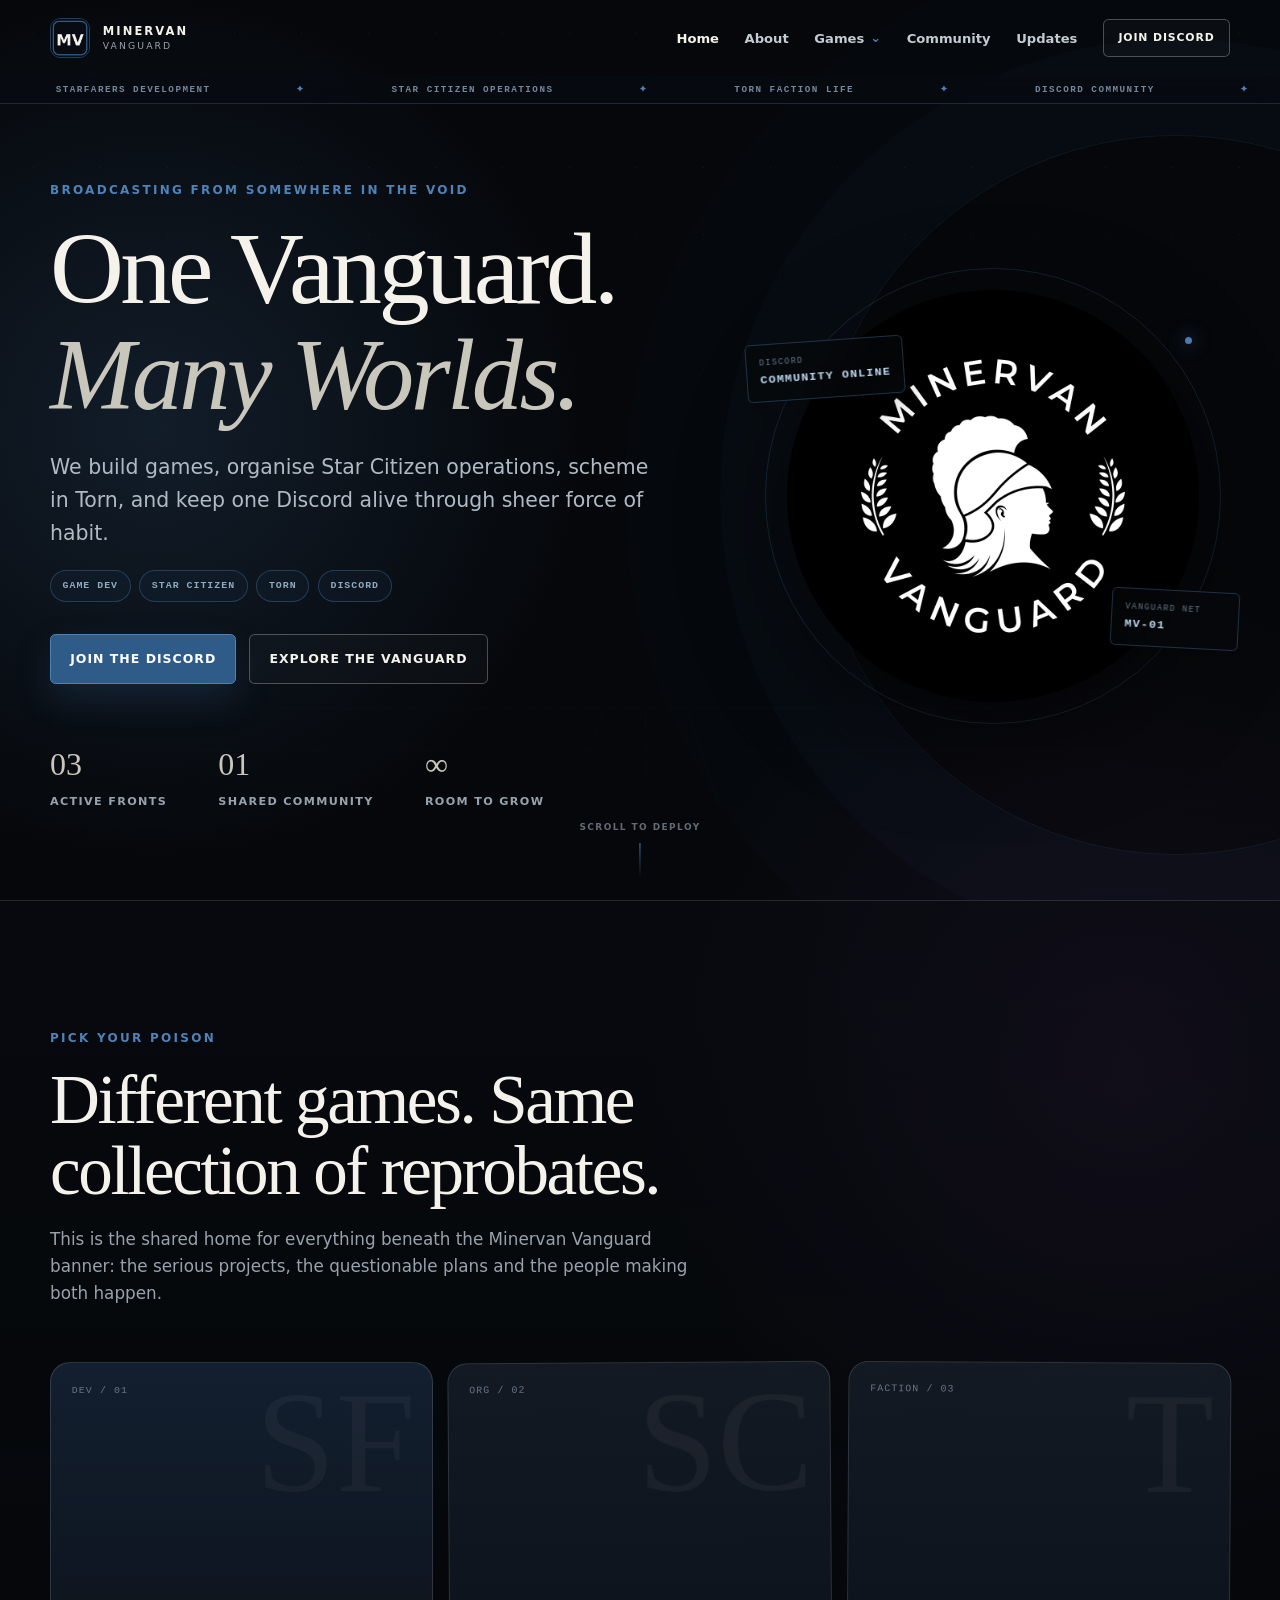
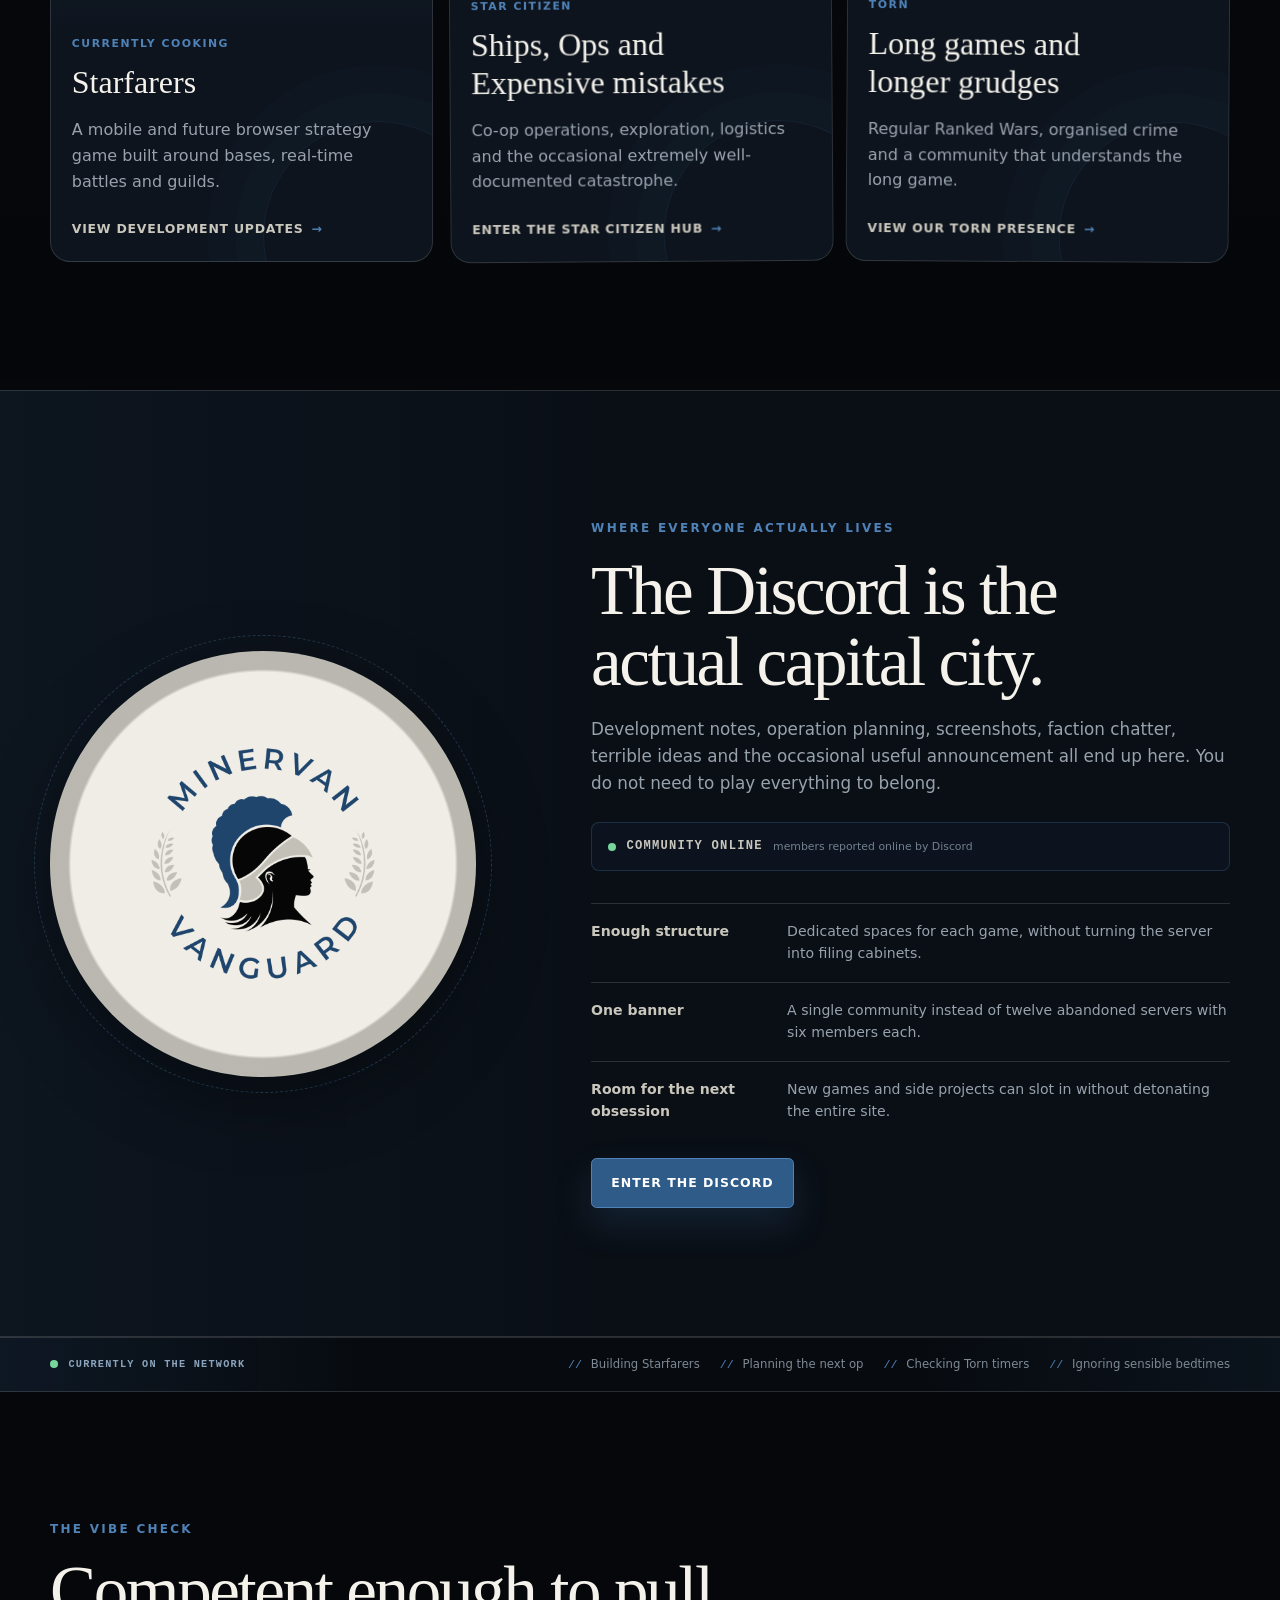
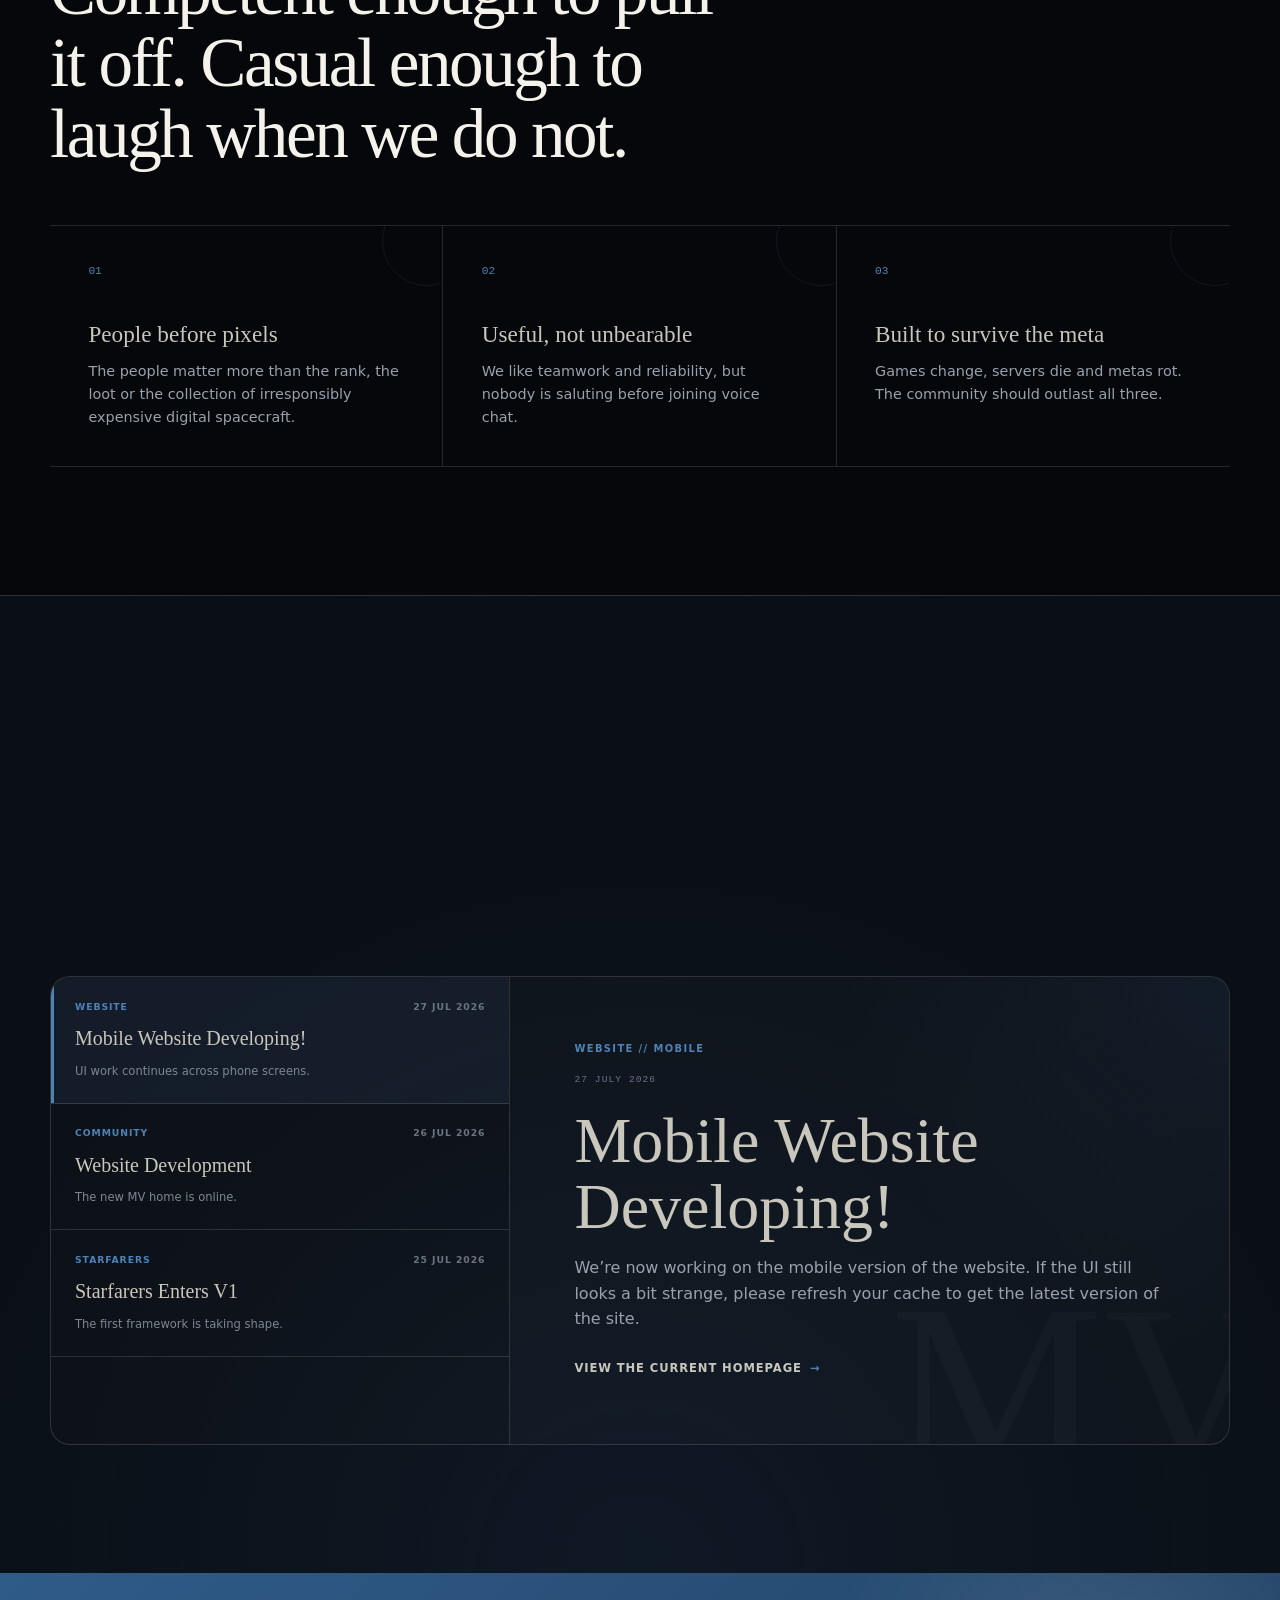
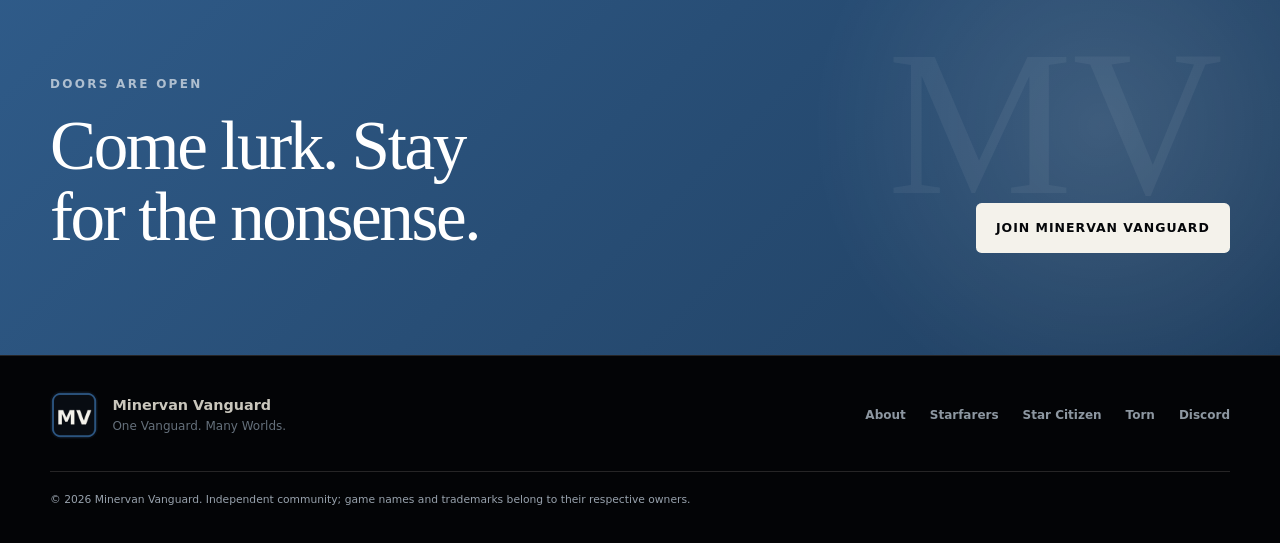
==== index.html @ 2a3d291f "Add files via upload Cloudflare Web Analytics" ====
<!doctype html>
<html lang="en-GB">
<head>
  <meta charset="utf-8"><meta name="viewport" content="width=device-width, initial-scale=1">
  <meta name="theme-color" content="#06090e">
  <meta name="description" content="Minervan Vanguard — an international gaming community, MMO guild and home of Starfarers.">
  <title>Minervan Vanguard | One Vanguard. Many Worlds.</title>
  <link rel="icon" type="image/png" href="./assets/favicon.png">
  <link rel="stylesheet" href="./styles.css?v=7"><link rel="stylesheet" href="./mobile-fix.css?v=3"><link rel="stylesheet" href="./ticker-fix.css?v=1"><link rel="stylesheet" href="./navigation-fix.css?v=2">
  <script src="./site-config.js" defer></script><script src="./script.js?v=7" defer></script>
  <script>
    if (window.location.pathname.endsWith("/index.html")) {
      window.history.replaceState(null, "", "/" + window.location.search + window.location.hash);
    }
  </script>
</head>
<body>
  <a class="skip-link" href="#main-content">Skip to content</a>
  <header class="site-header" data-header>
    <div class="container nav-wrap">
      <a class="brand" href="/" aria-label="Minervan Vanguard home">
        <img src="./assets/favicon.png" alt="" width="40" height="40">
        <span><strong>MINERVAN</strong><small>VANGUARD</small></span>
      </a>
      <button class="nav-toggle" type="button" aria-expanded="false" aria-controls="site-nav" data-nav-toggle>
        <span class="sr-only">Open navigation</span><span></span><span></span><span></span>
      </button>
      <nav class="site-nav" id="site-nav" aria-label="Main navigation" data-nav>
        <a href="/" aria-current="page">Home</a>
        <a href="./about.html">About</a>
        <div class="nav-dropdown" data-nav-dropdown>
          <button class="nav-dropdown-toggle" type="button" aria-expanded="false" data-dropdown-toggle>
            Games <span aria-hidden="true">⌄</span>
          </button>
          <div class="nav-dropdown-menu" data-dropdown-menu>
            <a href="./starfarers.html"><strong>Starfarers</strong><span>Our game in development</span></a><a href="./star-citizen.html"><strong>Star Citizen</strong><span>Organisation hub</span></a><a href="./torn.html"><strong>Torn</strong><span>Faction profile</span></a>
          </div>
        </div>
        <a href="#community">Community</a>
        <a href="#updates">Updates</a>
        <a class="button button-small button-outline js-discord-link" href="#community">Join Discord</a>
      </nav>
    </div>
  </header>
  <div class="signal-strip" aria-hidden="true"><div class="signal-track"><div class="signal-group">
        <span>STARFARERS DEVELOPMENT</span><i>✦</i>
        <span>STAR CITIZEN OPERATIONS</span><i>✦</i>
        <span>TORN FACTION LIFE</span><i>✦</i>
        <span>DISCORD COMMUNITY</span><i>✦</i>
      </div><div class="signal-group">
        <span>STARFARERS DEVELOPMENT</span><i>✦</i>
        <span>STAR CITIZEN OPERATIONS</span><i>✦</i>
        <span>TORN FACTION LIFE</span><i>✦</i>
        <span>DISCORD COMMUNITY</span><i>✦</i>
      </div></div></div>
  <main id="main-content">
    <section class="hero" id="top">
      <div class="hero-grid container">
        <div class="hero-copy reveal">
          <p class="eyebrow">Broadcasting from somewhere in the void</p>
          <h1>One Vanguard.<br><span>Many Worlds.</span></h1>
          <p class="hero-lead">We build games, organise Star Citizen operations, scheme in Torn, and keep one Discord alive through sheer force of habit.</p>
          <div class="hero-tags" aria-label="Community areas"><span>Game Dev</span><span>Star Citizen</span><span>Torn</span><span>Discord</span></div>
          <div class="hero-actions"><a class="button button-primary js-discord-link" href="#community">Join the Discord</a><a class="button button-ghost" href="#divisions">Explore the Vanguard</a></div>
          <dl class="hero-stats" aria-label="Minervan Vanguard at a glance"><div><dt>03</dt><dd>Active fronts</dd></div><div><dt>01</dt><dd>Shared community</dd></div><div><dt>∞</dt><dd>Room to grow</dd></div></dl>
        </div>
        <div class="hero-emblem reveal" aria-label="Minervan Vanguard crest">
          <div class="emblem-orbit" aria-hidden="true"></div>
          <div class="signal-card signal-card-top"><span>DISCORD</span><strong data-discord-count>CONNECTING</strong></div>
          <div class="signal-card signal-card-bottom" aria-hidden="true"><span>VANGUARD NET</span><strong>MV-01</strong></div>
          <img src="./assets/minervan-vanguard-white.png" alt="Minervan Vanguard crest">
        </div>
      </div>
      <div class="hero-scroll" aria-hidden="true"><span>Scroll to deploy</span><i></i></div>
    </section>

    <section class="section intro" id="divisions">
      <div class="container">
        <div class="section-heading reveal"><p class="eyebrow">Pick your poison</p><h2>Different games. Same collection of reprobates.</h2><p>This is the shared home for everything beneath the Minervan Vanguard banner: the serious projects, the questionable plans and the people making both happen.</p></div>
        <div class="division-grid">
          <article class="division-card division-card-game reveal" id="game"><div class="card-code">DEV / 01</div><div class="card-mark">SF</div><div class="card-content"><p class="card-label">Currently cooking</p><h3>Starfarers</h3><p>A mobile and future browser strategy game built around bases, real-time battles and guilds.</p><a class="text-link" href="./starfarers.html">View development updates <span>→</span></a></div></article>
          <article class="division-card reveal" id="star-citizen"><div class="card-code">ORG / 02</div><div class="card-mark">SC</div><div class="card-content"><p class="card-label">Star Citizen</p><h3>Ships, Ops and Expensive mistakes</h3><p>Co-op operations, exploration, logistics and the occasional extremely well-documented catastrophe.</p><a class="text-link" href="./star-citizen.html">Enter the Star Citizen hub <span>→</span></a></div></article>
          <article class="division-card reveal" id="torn"><div class="card-code">FACTION / 03</div><div class="card-mark">T</div><div class="card-content"><p class="card-label">Torn</p><h3>Long games and longer grudges</h3><p>Regular Ranked Wars, organised crime and a community that understands the long game.</p><a class="text-link" href="./torn.html">View our Torn presence <span>→</span></a></div></article>
        </div>
      </div>
    </section>

    <section class="section community-section" id="community">
      <div class="container community-grid">
        <div class="community-logo reveal"><div class="colour-logo-panel"><img src="./assets/minervan-vanguard-colour.png" alt="Coloured Minervan Vanguard crest"></div></div>
        <div class="community-copy reveal"><p class="eyebrow">Where everyone actually lives</p><h2>The Discord is the actual capital city.</h2><p>Development notes, operation planning, screenshots, faction chatter, terrible ideas and the occasional useful announcement all end up here. You do not need to play everything to belong.</p>
          <div class="discord-live-row" aria-live="polite"><span class="pulse-dot"></span><strong data-discord-count>CONNECTING</strong><small>members reported online by Discord</small></div>
          <div class="community-points"><div><strong>Enough structure</strong><span>Dedicated spaces for each game, without turning the server into filing cabinets.</span></div><div><strong>One banner</strong><span>A single community instead of twelve abandoned servers with six members each.</span></div><div><strong>Room for the next obsession</strong><span>New games and side projects can slot in without detonating the entire site.</span></div></div>
          <a class="button button-primary js-discord-link" href="#">Enter the Discord</a><p class="config-note" data-config-note>Add your real invite link in <code>site-config.js</code> to activate this button.</p>
        </div>
      </div>
    </section>

    <section class="now-playing"><div class="container now-playing-grid reveal"><div class="now-playing-label"><span class="pulse-dot"></span>CURRENTLY ON THE NETWORK</div><div class="now-playing-items"><span>Building Starfarers</span><span>Planning the next op</span><span>Checking Torn timers</span><span>Ignoring sensible bedtimes</span></div></div></section>

    <section class="section principles"><div class="container"><div class="section-heading compact reveal"><p class="eyebrow">The vibe check</p><h2>Competent enough to pull it off. Casual enough to laugh when we do not.</h2></div><div class="principle-grid"><article class="reveal"><span>01</span><h3>People before pixels</h3><p>The people matter more than the rank, the loot or the collection of irresponsibly expensive digital spacecraft.</p></article><article class="reveal"><span>02</span><h3>Useful, not unbearable</h3><p>We like teamwork and reliability, but nobody is saluting before joining voice chat.</p></article><article class="reveal"><span>03</span><h3>Built to survive the meta</h3><p>Games change, servers die and metas rot. The community should outlast all three.</p></article></div></div></section>

    <section class="section updates-section" id="updates">
      <div class="container">
        <div class="section-heading split reveal"><div><p class="eyebrow">Network feed</p><h2>Latest from across the Vanguard</h2></div><p>Select a transmission to open the brief. Newest reports appear first.</p></div>
        <div class="news-console reveal">
          <div class="news-list" role="tablist" aria-label="Latest news">
            <button class="news-item is-active" type="button" role="tab" aria-selected="true" aria-controls="news-mobile" data-news-target="news-mobile"><span><b>Website</b><time datetime="2026-07-27">27 Jul 2026</time></span><strong>Mobile Website Developing!</strong><small>UI work continues across phone screens.</small></button>
            <button class="news-item" type="button" role="tab" aria-selected="false" aria-controls="news-website" data-news-target="news-website"><span><b>Community</b><time datetime="2026-07-26">26 Jul 2026</time></span><strong>Website Development</strong><small>The new MV home is online.</small></button>
            <button class="news-item" type="button" role="tab" aria-selected="false" aria-controls="news-starfarers" data-news-target="news-starfarers"><span><b>Starfarers</b><time datetime="2026-07-25">25 Jul 2026</time></span><strong>Starfarers Enters V1</strong><small>The first framework is taking shape.</small></button>
          </div>
          <div class="news-stage">
            <article class="news-detail is-active" id="news-mobile" role="tabpanel"><p class="news-category">WEBSITE // MOBILE</p><time datetime="2026-07-27">27 JULY 2026</time><h3>Mobile Website Developing!</h3><p>We’re now working on the mobile version of the website. If the UI still looks a bit strange, please refresh your cache to get the latest version of the site.</p><a href="#top">View the current homepage <span>→</span></a></article>
            <article class="news-detail" id="news-website" role="tabpanel" hidden><p class="news-category">COMMUNITY // WEBSITE</p><time datetime="2026-07-26">26 JULY 2026</time><h3>Website Development</h3><p>Our new website is up and running. Please be patient while we troubleshoot issues and continue developing it to meet our growing needs.</p><a href="./about.html">Read about the Vanguard <span>→</span></a></article>
            <article class="news-detail" id="news-starfarers" role="tabpanel" hidden><p class="news-category">DEVELOPMENT // V1</p><time datetime="2026-07-25">25 JULY 2026</time><h3>Starfarers Enters V1</h3><p>Starfarers entered its first phase of coding today, with Unity being powered up for the first time and the initial code laid down. The framework is starting to take shape, and we hope to show more on the Starfarers site soon.</p><a href="./starfarers.html">Visit Starfarers <span>→</span></a></article>
          </div>
        </div>
      </div>
    </section>

    <section class="cta-section"><div class="container cta-inner reveal"><div><p class="eyebrow">Doors are open</p><h2>Come lurk. Stay for the nonsense.</h2></div><a class="button button-light js-discord-link" href="#community">Join Minervan Vanguard</a></div></section>
  </main>
  <footer class="site-footer">
    <div class="container footer-grid">
      <div class="footer-brand"><img src="./assets/favicon.png" alt="" width="48" height="48"><div><strong>Minervan Vanguard</strong><span>One Vanguard. Many Worlds.</span></div></div>
      <div class="footer-links"><a href="./about.html">About</a><a href="./starfarers.html">Starfarers</a><a href="./star-citizen.html">Star Citizen</a><a href="./torn.html">Torn</a><a class="js-discord-link" href="#">Discord</a></div>
      <p class="footer-legal">© <span data-current-year></span> Minervan Vanguard. Independent community; game names and trademarks belong to their respective owners.</p>
    </div>
  </footer>
  <!-- Cloudflare Web Analytics --><script type='module' src='https://static.cloudflareinsights.com/beacon.min.js' data-cf-beacon='{"token": "9397f7ea9f2148079393e1a5a0f765e2"}'></script><!-- End Cloudflare Web Analytics -->
</body></html>
---- styles.css ----
:root {
  --ink: #05070a;
  --ink-soft: #0a0f16;
  --panel: #0d141e;
  --panel-light: #111b28;
  --blue: #2f5b89;
  --blue-bright: #4f82b7;
  --ivory: #c9c6bc;
  --paper: #f4f2eb;
  --muted: #98a2ad;
  --line: rgba(244, 242, 235, 0.14);
  --line-strong: rgba(244, 242, 235, 0.28);
  --shadow: 0 24px 70px rgba(0, 0, 0, 0.36);
  --radius: 1.25rem;
  --container: 1180px;
  --header-height: 76px;
}

*,
*::before,
*::after {
  box-sizing: border-box;
}

html {
  scroll-behavior: smooth;
  scroll-padding-top: calc(var(--header-height) + 1.5rem);
}

body {
  margin: 0;
  color: var(--paper);
  background:
    radial-gradient(circle at 16% 5%, rgba(47, 91, 137, 0.15), transparent 31rem),
    radial-gradient(circle at 91% 22%, rgba(47, 91, 137, 0.08), transparent 28rem),
    var(--ink);
  font-family: Inter, ui-sans-serif, system-ui, -apple-system, BlinkMacSystemFont, "Segoe UI", sans-serif;
  line-height: 1.6;
  overflow-x: hidden;
}

body::before {
  position: fixed;
  inset: 0;
  z-index: -1;
  content: "";
  pointer-events: none;
  opacity: 0.35;
  background-image:
    radial-gradient(circle, rgba(255,255,255,0.24) 0.7px, transparent 0.9px),
    radial-gradient(circle, rgba(79,130,183,0.22) 0.7px, transparent 0.9px);
  background-size: 67px 67px, 113px 113px;
  background-position: 0 0, 34px 17px;
  mask-image: linear-gradient(to bottom, black, transparent 80%);
}

img {
  display: block;
  max-width: 100%;
}

a {
  color: inherit;
  text-decoration: none;
}

button,
a {
  -webkit-tap-highlight-color: transparent;
}

button {
  font: inherit;
}

h1,
h2,
h3,
p {
  margin-top: 0;
}

h1,
h2,
h3 {
  text-wrap: balance;
}

h1,
h2 {
  font-family: Georgia, "Times New Roman", serif;
  font-weight: 500;
  line-height: 1.03;
  letter-spacing: -0.035em;
}

h1 {
  max-width: 880px;
  margin-bottom: 1.5rem;
  font-size: clamp(3.4rem, 8vw, 7.7rem);
}

h1 span {
  color: var(--ivory);
  font-style: italic;
}

h2 {
  margin-bottom: 1.2rem;
  font-size: clamp(2.5rem, 5.4vw, 5rem);
}

h3 {
  line-height: 1.17;
}

p {
  color: var(--muted);
}

.container {
  width: min(calc(100% - 2.5rem), var(--container));
  margin-inline: auto;
}

.section {
  position: relative;
  padding: clamp(5.5rem, 10vw, 9rem) 0;
}

.sr-only {
  position: absolute;
  width: 1px;
  height: 1px;
  padding: 0;
  margin: -1px;
  overflow: hidden;
  clip: rect(0, 0, 0, 0);
  white-space: nowrap;
  border: 0;
}

.skip-link {
  position: fixed;
  top: 0.75rem;
  left: 0.75rem;
  z-index: 999;
  padding: 0.75rem 1rem;
  color: var(--ink);
  background: var(--paper);
  transform: translateY(-150%);
  transition: transform 160ms ease;
}

.skip-link:focus {
  transform: translateY(0);
}

.eyebrow {
  margin-bottom: 1rem;
  color: var(--blue-bright);
  font-size: 0.75rem;
  font-weight: 800;
  letter-spacing: 0.19em;
  text-transform: uppercase;
}

.site-header {
  position: fixed;
  top: 0;
  right: 0;
  left: 0;
  z-index: 100;
  min-height: var(--header-height);
  border-bottom: 1px solid transparent;
  transition:
    background 220ms ease,
    border-color 220ms ease,
    backdrop-filter 220ms ease;
}

.site-header.is-scrolled {
  background: rgba(5, 7, 10, 0.78);
  border-color: var(--line);
  backdrop-filter: blur(18px);
}

.nav-wrap {
  display: flex;
  align-items: center;
  justify-content: space-between;
  min-height: var(--header-height);
}

.brand {
  display: inline-flex;
  align-items: center;
  gap: 0.8rem;
  letter-spacing: 0.13em;
}

.brand img {
  border: 1px solid rgba(79, 130, 183, 0.45);
  border-radius: 0.65rem;
}

.brand span {
  display: grid;
  line-height: 1.05;
}

.brand strong {
  font-size: 0.72rem;
}

.brand small {
  margin-top: 0.25rem;
  color: var(--muted);
  font-size: 0.58rem;
}

.site-nav {
  display: flex;
  align-items: center;
  gap: clamp(1rem, 2vw, 1.8rem);
}

.site-nav > a:not(.button) {
  position: relative;
  color: #c4cbd2;
  font-size: 0.82rem;
  font-weight: 650;
}

.site-nav > a:not(.button)::after {
  position: absolute;
  right: 0;
  bottom: -0.45rem;
  left: 0;
  height: 1px;
  content: "";
  background: var(--blue-bright);
  transform: scaleX(0);
  transform-origin: right;
  transition: transform 180ms ease;
}

.site-nav > a:not(.button):hover::after,
.site-nav > a:not(.button):focus-visible::after {
  transform: scaleX(1);
  transform-origin: left;
}

.nav-toggle {
  display: none;
  width: 46px;
  height: 42px;
  padding: 0;
  border: 1px solid var(--line);
  border-radius: 0.7rem;
  background: transparent;
}

.nav-toggle span:not(.sr-only) {
  display: block;
  width: 20px;
  height: 1px;
  margin: 5px auto;
  background: var(--paper);
}

.button {
  display: inline-flex;
  align-items: center;
  justify-content: center;
  min-height: 50px;
  padding: 0.78rem 1.2rem;
  border: 1px solid transparent;
  border-radius: 0.35rem;
  font-size: 0.78rem;
  font-weight: 800;
  letter-spacing: 0.08em;
  text-transform: uppercase;
  transition:
    transform 180ms ease,
    border-color 180ms ease,
    background 180ms ease,
    color 180ms ease;
}

.button:hover,
.button:focus-visible {
  transform: translateY(-2px);
}

.button-primary {
  color: white;
  background: var(--blue);
  border-color: var(--blue-bright);
  box-shadow: 0 16px 34px rgba(47, 91, 137, 0.25);
}

.button-primary:hover,
.button-primary:focus-visible {
  background: var(--blue-bright);
}

.button-ghost,
.button-outline {
  color: var(--paper);
  background: rgba(255, 255, 255, 0.025);
  border-color: var(--line-strong);
}

.button-ghost:hover,
.button-ghost:focus-visible,
.button-outline:hover,
.button-outline:focus-visible {
  border-color: var(--ivory);
  background: rgba(255, 255, 255, 0.06);
}

.button-small {
  min-height: 38px;
  padding: 0.55rem 0.9rem;
  font-size: 0.68rem;
}

.button-light {
  color: var(--ink);
  background: var(--paper);
}

.button-light:hover,
.button-light:focus-visible {
  background: white;
}

.button.is-disabled,
.text-link.is-disabled,
.update-card a.is-disabled {
  cursor: not-allowed;
  opacity: 0.5;
}

.hero {
  position: relative;
  display: grid;
  align-items: center;
  min-height: 100svh;
  padding: calc(var(--header-height) + 4rem) 0 5rem;
  overflow: hidden;
}

.hero::before {
  position: absolute;
  top: 15%;
  right: -16rem;
  width: 45rem;
  height: 45rem;
  content: "";
  border: 1px solid rgba(79, 130, 183, 0.14);
  border-radius: 50%;
  box-shadow:
    0 0 0 6rem rgba(79, 130, 183, 0.025),
    0 0 0 12rem rgba(79, 130, 183, 0.018);
}

.hero-grid {
  display: grid;
  grid-template-columns: minmax(0, 1.12fr) minmax(350px, 0.88fr);
  align-items: center;
  gap: clamp(2rem, 8vw, 7rem);
}

.hero-lead {
  max-width: 680px;
  margin-bottom: 2rem;
  font-size: clamp(1.05rem, 1.6vw, 1.28rem);
}

.hero-actions {
  display: flex;
  flex-wrap: wrap;
  gap: 0.8rem;
}

.hero-stats {
  display: flex;
  gap: clamp(1.5rem, 4vw, 3.8rem);
  margin: 3.4rem 0 0;
}

.hero-stats div {
  display: grid;
  gap: 0.2rem;
}

.hero-stats dt {
  color: var(--ivory);
  font-family: Georgia, "Times New Roman", serif;
  font-size: 2rem;
}

.hero-stats dd {
  margin: 0;
  color: var(--muted);
  font-size: 0.7rem;
  font-weight: 700;
  letter-spacing: 0.12em;
  text-transform: uppercase;
}

.hero-emblem {
  position: relative;
  display: grid;
  place-items: center;
  aspect-ratio: 1;
}

.hero-emblem::before,
.hero-emblem::after {
  position: absolute;
  content: "";
  border-radius: 50%;
}

.hero-emblem::before {
  inset: 8%;
  border: 1px solid rgba(201, 198, 188, 0.15);
}

.hero-emblem::after {
  inset: 18%;
  border: 1px dashed rgba(79, 130, 183, 0.25);
  animation: rotate 48s linear infinite reverse;
}

.emblem-orbit {
  position: absolute;
  inset: 2%;
  border: 1px solid rgba(79, 130, 183, 0.22);
  border-radius: 50%;
  animation: rotate 70s linear infinite;
}

.emblem-orbit::after {
  position: absolute;
  top: 15%;
  right: 6%;
  width: 7px;
  height: 7px;
  content: "";
  border-radius: 50%;
  background: var(--blue-bright);
  box-shadow: 0 0 18px var(--blue-bright);
}

.hero-emblem img {
  position: relative;
  z-index: 2;
  width: min(87%, 610px);
  border-radius: 50%;
  filter: drop-shadow(0 28px 55px rgba(0, 0, 0, 0.48));
}

.hero-scroll {
  position: absolute;
  bottom: 1.4rem;
  left: 50%;
  display: grid;
  justify-items: center;
  gap: 0.5rem;
  color: #626c76;
  font-size: 0.56rem;
  font-weight: 700;
  letter-spacing: 0.16em;
  text-transform: uppercase;
  transform: translateX(-50%);
}

.hero-scroll i {
  display: block;
  width: 1px;
  height: 35px;
  background: linear-gradient(var(--blue-bright), transparent);
}

@keyframes rotate {
  to { transform: rotate(360deg); }
}

.intro {
  border-top: 1px solid var(--line);
  background: linear-gradient(180deg, rgba(13, 20, 30, 0.2), transparent);
}

.section-heading {
  max-width: 800px;
  margin-bottom: 3.5rem;
}

.section-heading > p:last-child {
  max-width: 670px;
  font-size: 1.05rem;
}

.section-heading.compact {
  max-width: 900px;
}

.section-heading.split {
  display: grid;
  grid-template-columns: 1.25fr 0.75fr;
  align-items: end;
  max-width: none;
  gap: 3rem;
}

.section-heading.split > p:last-child {
  margin-bottom: 0.6rem;
}

.division-grid {
  display: grid;
  grid-template-columns: repeat(3, 1fr);
  gap: 1rem;
}

.division-card {
  position: relative;
  display: flex;
  min-height: 500px;
  padding: 1.3rem;
  border: 1px solid var(--line);
  border-radius: var(--radius);
  background:
    linear-gradient(180deg, rgba(255,255,255,0.025), transparent 50%),
    var(--panel);
  overflow: hidden;
  transition:
    transform 250ms ease,
    border-color 250ms ease;
}

.division-card:hover {
  z-index: 2;
  border-color: rgba(79, 130, 183, 0.55);
  transform: translateY(-7px);
}

.division-card::before {
  position: absolute;
  inset: 0;
  content: "";
  background: radial-gradient(circle at 80% 10%, rgba(47, 91, 137, 0.2), transparent 42%);
  opacity: 0;
  transition: opacity 250ms ease;
}

.division-card:hover::before {
  opacity: 1;
}

.division-card-game {
  background:
    linear-gradient(180deg, rgba(47, 91, 137, 0.16), transparent 55%),
    var(--panel);
}

.card-code {
  position: absolute;
  top: 1.2rem;
  left: 1.3rem;
  color: #687585;
  font-family: ui-monospace, SFMono-Regular, Menlo, Consolas, monospace;
  font-size: 0.62rem;
  letter-spacing: 0.11em;
}

.card-mark {
  position: absolute;
  top: 0.5rem;
  right: 1rem;
  color: rgba(244, 242, 235, 0.045);
  font-family: Georgia, "Times New Roman", serif;
  font-size: 9rem;
  line-height: 1;
}

.card-content {
  position: relative;
  z-index: 1;
  align-self: end;
  width: 100%;
}

.card-label {
  margin-bottom: 0.75rem;
  color: var(--blue-bright);
  font-size: 0.68rem;
  font-weight: 800;
  letter-spacing: 0.14em;
  text-transform: uppercase;
}

.card-content h3 {
  margin-bottom: 1rem;
  font-family: Georgia, "Times New Roman", serif;
  font-size: 2rem;
  font-weight: 500;
}

.card-content p:not(.card-label) {
  min-height: 5.1rem;
}

.text-link,
.update-card a {
  display: inline-flex;
  gap: 0.5rem;
  align-items: center;
  color: var(--ivory);
  font-size: 0.78rem;
  font-weight: 800;
  letter-spacing: 0.06em;
  text-transform: uppercase;
}

.text-link span,
.update-card a span {
  color: var(--blue-bright);
  transition: transform 170ms ease;
}

.text-link:hover span,
.text-link:focus-visible span,
.update-card a:hover span,
.update-card a:focus-visible span {
  transform: translateX(4px);
}

.community-section {
  border-block: 1px solid var(--line);
  background:
    linear-gradient(90deg, rgba(47, 91, 137, 0.08), transparent 47%),
    var(--ink-soft);
}

.community-grid {
  display: grid;
  grid-template-columns: 0.8fr 1.2fr;
  align-items: center;
  gap: clamp(3rem, 9vw, 8rem);
}

.colour-logo-panel {
  position: relative;
  max-width: 500px;
  padding: 9%;
  border: 1px solid rgba(201, 198, 188, 0.18);
  border-radius: 50%;
  background:
    radial-gradient(circle, rgba(244, 242, 235, 0.98) 0 64%, rgba(201, 198, 188, 0.92) 65% 72%, transparent 73%);
  box-shadow: var(--shadow);
}

.colour-logo-panel::after {
  position: absolute;
  inset: -4%;
  content: "";
  border: 1px dashed rgba(79, 130, 183, 0.32);
  border-radius: 50%;
}

.community-copy > p:not(.eyebrow) {
  max-width: 660px;
  font-size: 1.05rem;
}

.community-points {
  display: grid;
  gap: 1.05rem;
  margin: 2rem 0 2.2rem;
}

.community-points div {
  display: grid;
  grid-template-columns: 180px 1fr;
  gap: 1rem;
  padding-top: 1rem;
  border-top: 1px solid var(--line);
}

.community-points strong {
  color: var(--ivory);
  font-size: 0.88rem;
}

.community-points span {
  color: var(--muted);
  font-size: 0.88rem;
}

.config-note {
  margin: 1rem 0 0;
  font-size: 0.75rem !important;
}

code {
  padding: 0.12rem 0.35rem;
  border: 1px solid var(--line);
  border-radius: 0.25rem;
  color: var(--ivory);
  background: rgba(255,255,255,0.04);
}

.principles {
  background: var(--ink);
}

.principle-grid {
  display: grid;
  grid-template-columns: repeat(3, 1fr);
  gap: 0;
  border-block: 1px solid var(--line);
}

.principle-grid article {
  padding: 2.3rem clamp(1rem, 3vw, 2.4rem);
  border-right: 1px solid var(--line);
}

.principle-grid article:last-child {
  border-right: 0;
}

.principle-grid span {
  display: block;
  margin-bottom: 2.5rem;
  color: var(--blue-bright);
  font-family: ui-monospace, SFMono-Regular, Menlo, Consolas, monospace;
  font-size: 0.7rem;
}

.principle-grid h3 {
  margin-bottom: 0.75rem;
  color: var(--ivory);
  font-family: Georgia, "Times New Roman", serif;
  font-size: 1.45rem;
  font-weight: 500;
}

.principle-grid p {
  margin-bottom: 0;
  font-size: 0.9rem;
}

.updates-section {
  border-top: 1px solid var(--line);
  background:
    radial-gradient(circle at 50% 100%, rgba(47, 91, 137, 0.13), transparent 45rem),
    var(--ink-soft);
}

.updates-grid {
  display: grid;
  grid-template-columns: repeat(3, 1fr);
  gap: 1rem;
}

.update-card {
  padding: 1.5rem;
  border: 1px solid var(--line);
  border-radius: var(--radius);
  background: rgba(255,255,255,0.024);
}

.update-meta {
  display: flex;
  justify-content: space-between;
  gap: 1rem;
  margin-bottom: 3rem;
  color: #697581;
  font-size: 0.63rem;
  font-weight: 800;
  letter-spacing: 0.1em;
  text-transform: uppercase;
}

.update-meta span {
  color: var(--blue-bright);
}

.update-card h3 {
  margin-bottom: 1rem;
  color: var(--ivory);
  font-family: Georgia, "Times New Roman", serif;
  font-size: 1.55rem;
  font-weight: 500;
}

.update-card p {
  min-height: 6rem;
  font-size: 0.9rem;
}

.cta-section {
  padding: clamp(4rem, 8vw, 6.5rem) 0;
  background: var(--blue);
}

.cta-inner {
  display: flex;
  align-items: end;
  justify-content: space-between;
  gap: 2rem;
}

.cta-inner .eyebrow {
  color: rgba(255,255,255,0.62);
}

.cta-inner h2 {
  max-width: 760px;
  margin-bottom: 0;
  color: white;
}

.site-footer {
  padding: 2.2rem 0;
  border-top: 1px solid var(--line);
  background: #030406;
}

.footer-grid {
  display: grid;
  grid-template-columns: 1fr auto;
  align-items: center;
  gap: 2rem;
}

.footer-brand {
  display: flex;
  align-items: center;
  gap: 0.9rem;
}

.footer-brand img {
  border-radius: 0.7rem;
}

.footer-brand div {
  display: grid;
}

.footer-brand strong {
  color: var(--ivory);
  font-size: 0.9rem;
}

.footer-brand span {
  color: #65707b;
  font-size: 0.75rem;
}

.footer-links {
  display: flex;
  gap: 1.5rem;
  color: #8d97a1;
  font-size: 0.75rem;
  font-weight: 700;
}

.footer-links a:hover,
.footer-links a:focus-visible {
  color: var(--paper);
}

.footer-legal {
  grid-column: 1 / -1;
  margin: 0;
  padding-top: 1.2rem;
  border-top: 1px solid var(--line);
  font-size: 0.67rem;
}

.reveal {
  opacity: 0;
  transform: translateY(22px);
  transition:
    opacity 650ms ease,
    transform 650ms ease;
}

.reveal.is-visible {
  opacity: 1;
  transform: translateY(0);
}

@media (max-width: 980px) {
  .nav-toggle {
    display: block;
  }

  .site-nav {
    position: absolute;
    top: calc(var(--header-height) - 1px);
    right: 1.25rem;
    left: 1.25rem;
    display: grid;
    gap: 0;
    padding: 0.8rem;
    border: 1px solid var(--line);
    border-radius: 0 0 1rem 1rem;
    background: rgba(5, 7, 10, 0.97);
    box-shadow: var(--shadow);
    transform: translateY(-12px);
    opacity: 0;
    pointer-events: none;
    transition:
      opacity 180ms ease,
      transform 180ms ease;
  }

  .site-nav.is-open {
    opacity: 1;
    transform: translateY(0);
    pointer-events: auto;
  }

  .site-nav > a:not(.button) {
    padding: 0.9rem 0.7rem;
    border-bottom: 1px solid var(--line);
  }

  .site-nav .button {
    margin-top: 0.75rem;
  }

  .hero-grid {
    grid-template-columns: 1fr;
  }

  .hero-copy {
    position: relative;
    z-index: 3;
  }

  .hero-emblem {
    position: absolute;
    right: -8rem;
    bottom: -2rem;
    width: min(70vw, 620px);
    opacity: 0.22;
  }

  .division-grid,
  .updates-grid {
    grid-template-columns: 1fr;
  }

  .division-card {
    min-height: 410px;
  }

  .community-grid {
    grid-template-columns: 0.75fr 1.25fr;
    gap: 3rem;
  }
}

@media (max-width: 720px) {
  :root {
    --header-height: 68px;
  }

  .container {
    width: min(calc(100% - 1.5rem), var(--container));
  }

  .hero {
    min-height: 920px;
    padding-top: calc(var(--header-height) + 3rem);
  }

  h1 {
    font-size: clamp(3.25rem, 18vw, 5.3rem);
  }

  .hero-stats {
    display: grid;
    grid-template-columns: repeat(3, 1fr);
    gap: 0.8rem;
  }

  .hero-stats dt {
    font-size: 1.55rem;
  }

  .hero-stats dd {
    font-size: 0.56rem;
  }

  .hero-emblem {
    right: -7rem;
    bottom: 3rem;
    width: 125vw;
  }

  .hero-scroll {
    display: none;
  }

  .section-heading.split,
  .community-grid {
    grid-template-columns: 1fr;
  }

  .community-logo {
    max-width: 380px;
    margin-inline: auto;
  }

  .community-points div {
    grid-template-columns: 1fr;
    gap: 0.25rem;
  }

  .principle-grid {
    grid-template-columns: 1fr;
  }

  .principle-grid article {
    border-right: 0;
    border-bottom: 1px solid var(--line);
  }

  .principle-grid article:last-child {
    border-bottom: 0;
  }

  .cta-inner {
    align-items: stretch;
    flex-direction: column;
  }

  .footer-grid {
    grid-template-columns: 1fr;
  }

  .footer-links {
    flex-wrap: wrap;
  }
}

@media (prefers-reduced-motion: reduce) {
  *,
  *::before,
  *::after {
    scroll-behavior: auto !important;
    animation-duration: 0.01ms !important;
    animation-iteration-count: 1 !important;
    transition-duration: 0.01ms !important;
  }

  .reveal {
    opacity: 1;
    transform: none;
  }
}


/* =========================================================
   V2 — less corporate, more gaming collective
   ========================================================= */

body {
  background:
    radial-gradient(circle at 12% 8%, rgba(63, 107, 154, 0.22), transparent 28rem),
    radial-gradient(circle at 88% 20%, rgba(119, 61, 132, 0.11), transparent 30rem),
    radial-gradient(circle at 50% 88%, rgba(22, 84, 100, 0.11), transparent 36rem),
    var(--ink);
}

body::after {
  position: fixed;
  inset: 0;
  z-index: 9999;
  content: "";
  pointer-events: none;
  opacity: 0.055;
  background: repeating-linear-gradient(
    to bottom,
    transparent 0,
    transparent 3px,
    rgba(255, 255, 255, 0.12) 4px
  );
  mix-blend-mode: soft-light;
}

.signal-strip {
  position: fixed;
  top: var(--header-height);
  right: 0;
  left: 0;
  z-index: 90;
  height: 28px;
  overflow: hidden;
  border-bottom: 1px solid rgba(79,130,183,0.25);
  background: rgba(7, 11, 17, 0.86);
  backdrop-filter: blur(12px);
}

.signal-track {
  display: flex;
  align-items: center;
  width: max-content;
  min-height: 28px;
  animation: signal-marquee 28s linear infinite;
  color: #75889b;
  font-family: ui-monospace, SFMono-Regular, Menlo, Consolas, monospace;
  font-size: 0.58rem;
  font-weight: 800;
  letter-spacing: 0.16em;
}

.signal-track span { padding-inline: 1.6rem; }
.signal-track i { color: var(--blue-bright); font-style: normal; }

@keyframes signal-marquee {
  to { transform: translateX(-50%); }
}

.hero {
  padding-top: calc(var(--header-height) + 6rem);
}

.hero::after {
  position: absolute;
  inset: 0;
  z-index: -1;
  content: "";
  background:
    linear-gradient(rgba(79,130,183,0.07) 1px, transparent 1px),
    linear-gradient(90deg, rgba(79,130,183,0.07) 1px, transparent 1px);
  background-size: 72px 72px;
  mask-image: linear-gradient(to bottom, black, transparent 80%);
  transform: perspective(700px) rotateX(64deg) scale(1.35) translateY(18%);
  transform-origin: center bottom;
  opacity: 0.36;
}

.hero-copy { max-width: 760px; }
.hero-lead { color: #b0bac4; }

.hero-tags {
  display: flex;
  flex-wrap: wrap;
  gap: 0.55rem;
  margin: -0.7rem 0 2rem;
}

.hero-tags span {
  padding: 0.44rem 0.72rem;
  border: 1px solid rgba(79,130,183,0.35);
  border-radius: 999px;
  color: #92a9bf;
  background: rgba(47,91,137,0.08);
  font-family: ui-monospace, SFMono-Regular, Menlo, Consolas, monospace;
  font-size: 0.62rem;
  font-weight: 800;
  letter-spacing: 0.1em;
  text-transform: uppercase;
}

.signal-card {
  position: absolute;
  z-index: 4;
  display: grid;
  gap: 0.12rem;
  min-width: 128px;
  padding: 0.68rem 0.8rem;
  border: 1px solid rgba(79,130,183,0.35);
  border-radius: 0.35rem;
  background: rgba(5,7,10,0.72);
  box-shadow: 0 14px 34px rgba(0,0,0,0.22);
  backdrop-filter: blur(12px);
}

.signal-card span {
  color: #667788;
  font-family: ui-monospace, SFMono-Regular, Menlo, Consolas, monospace;
  font-size: 0.52rem;
  letter-spacing: 0.16em;
}

.signal-card strong {
  color: #bcd7ef;
  font-family: ui-monospace, SFMono-Regular, Menlo, Consolas, monospace;
  font-size: 0.73rem;
  letter-spacing: 0.1em;
}

.signal-card-top { top: 17%; left: -2%; transform: rotate(-4deg); }
.signal-card-bottom { right: -2%; bottom: 18%; transform: rotate(3deg); }

.division-card { isolation: isolate; }

.division-card::after {
  position: absolute;
  inset: auto -16% -18% auto;
  width: 230px;
  height: 230px;
  content: "";
  border: 1px solid rgba(79,130,183,0.12);
  border-radius: 50%;
  box-shadow:
    0 0 0 28px rgba(79,130,183,0.02),
    0 0 0 56px rgba(79,130,183,0.015);
  transition: transform 320ms ease;
}

.division-card:hover::after { transform: scale(1.08) rotate(10deg); }
.division-card:nth-child(2) { transform: rotate(-0.4deg); }
.division-card:nth-child(3) { transform: rotate(0.35deg); }
.division-card:nth-child(2):hover,
.division-card:nth-child(3):hover { transform: translateY(-7px) rotate(0); }

.now-playing {
  padding: 1.05rem 0;
  border-block: 1px solid var(--line);
  background:
    linear-gradient(90deg, rgba(47,91,137,0.16), transparent 28%, transparent 72%, rgba(47,91,137,0.10)),
    #070b10;
}

.now-playing-grid {
  display: grid;
  grid-template-columns: auto 1fr;
  align-items: center;
  gap: 2rem;
}

.now-playing-label {
  display: flex;
  align-items: center;
  gap: 0.65rem;
  color: #8aa4bd;
  font-family: ui-monospace, SFMono-Regular, Menlo, Consolas, monospace;
  font-size: 0.64rem;
  font-weight: 800;
  letter-spacing: 0.12em;
}

.pulse-dot {
  width: 8px;
  height: 8px;
  border-radius: 50%;
  background: #77d69b;
  box-shadow: 0 0 0 0 rgba(119,214,155,0.55);
  animation: pulse-dot 2s infinite;
}

@keyframes pulse-dot {
  70% { box-shadow: 0 0 0 9px rgba(119,214,155,0); }
  100% { box-shadow: 0 0 0 0 rgba(119,214,155,0); }
}

.now-playing-items {
  display: flex;
  flex-wrap: wrap;
  gap: 0.55rem 1.25rem;
  justify-content: flex-end;
}

.now-playing-items span { color: #7e8994; font-size: 0.73rem; }

.now-playing-items span::before {
  margin-right: 0.55rem;
  color: var(--blue-bright);
  content: "//";
  font-family: ui-monospace, SFMono-Regular, Menlo, Consolas, monospace;
}

.principle-grid article,
.update-card {
  position: relative;
  overflow: hidden;
}

.principle-grid article::after,
.update-card::after {
  position: absolute;
  top: -30px;
  right: -30px;
  width: 90px;
  height: 90px;
  content: "";
  border: 1px solid rgba(79,130,183,0.14);
  border-radius: 50%;
}

.update-card:nth-child(2) { transform: translateY(14px); }
.update-card:nth-child(3) { transform: translateY(28px); }

.update-card:hover {
  border-color: rgba(79,130,183,0.45);
  background: rgba(255,255,255,0.04);
}

.cta-section {
  position: relative;
  overflow: hidden;
  background:
    radial-gradient(circle at 86% 40%, rgba(255,255,255,0.12), transparent 18rem),
    linear-gradient(135deg, #2f5b89, #203f60);
}

.cta-section::after {
  position: absolute;
  top: 50%;
  right: 8%;
  width: 290px;
  height: 290px;
  content: "MV";
  color: rgba(255,255,255,0.055);
  font-family: Georgia, "Times New Roman", serif;
  font-size: 13rem;
  line-height: 1;
  transform: translateY(-50%);
}

@media (max-width: 980px) {
  .hero { padding-top: calc(var(--header-height) + 5rem); }
  .signal-card { display: none; }
  .update-card:nth-child(2),
  .update-card:nth-child(3) { transform: none; }
}

@media (max-width: 720px) {
  .signal-strip { height: 24px; }
  .signal-track { min-height: 24px; }
  .hero { padding-top: calc(var(--header-height) + 4.2rem); }

  .now-playing-grid {
    grid-template-columns: 1fr;
    gap: 0.75rem;
  }

  .now-playing-items { justify-content: flex-start; }
}

@media (prefers-reduced-motion: reduce) {
  .signal-track,
  .pulse-dot { animation: none !important; }
}


/* =========================================================
   V7 — navigation, live Discord status and network news feed
   ========================================================= */
.site-nav > a[aria-current="page"] { color: var(--paper); }
.nav-dropdown { position: relative; }
.nav-dropdown-toggle { display: inline-flex; align-items: center; gap: .38rem; padding: 0; border: 0; color: #c4cbd2; background: transparent; cursor: pointer; font-size: .82rem; font-weight: 650; }
.nav-dropdown-toggle span { color: var(--blue-bright); font-size: .8rem; transition: transform .18s ease; }
.nav-dropdown-menu { position: absolute; top: calc(100% + 1rem); left: 50%; z-index: 120; display: grid; width: 245px; padding: .55rem; border: 1px solid var(--line); border-radius: .7rem; background: rgba(5,7,10,.97); box-shadow: var(--shadow); opacity: 0; transform: translate(-50%, -8px); pointer-events: none; transition: opacity .18s ease, transform .18s ease; }
.nav-dropdown:hover .nav-dropdown-menu, .nav-dropdown:focus-within .nav-dropdown-menu, .nav-dropdown.is-open .nav-dropdown-menu { opacity: 1; transform: translate(-50%, 0); pointer-events: auto; }
.nav-dropdown:hover .nav-dropdown-toggle span, .nav-dropdown.is-open .nav-dropdown-toggle span { transform: rotate(180deg); }
.nav-dropdown-menu a { display: grid; gap: .1rem; padding: .75rem .8rem; border-radius: .4rem; }
.nav-dropdown-menu a:hover, .nav-dropdown-menu a:focus-visible, .nav-dropdown-menu a[aria-current="page"] { background: rgba(79,130,183,.13); }
.nav-dropdown-menu strong { color: var(--paper); font-size: .78rem; }
.nav-dropdown-menu span { color: #687584; font-size: .62rem; }

.signal-strip { width: 100vw; }
.signal-track { display: flex; width: max-content; min-width: max-content; transform: translate3d(0,0,0); animation: signal-marquee-v7 34s linear infinite; }
.signal-group { display: flex; flex: 0 0 auto; align-items: center; min-width: max-content; }
.signal-group span { padding-inline: 1.6rem; }
.signal-group i { color: var(--blue-bright); font-style: normal; }
@keyframes signal-marquee-v7 { to { transform: translate3d(-50%,0,0); } }

.discord-live-row { display: flex; flex-wrap: wrap; align-items: center; gap: .65rem; margin: 1.6rem 0 0; padding: .85rem 1rem; border: 1px solid rgba(79,130,183,.25); border-radius: .5rem; background: rgba(47,91,137,.07); }
.discord-live-row strong { color: var(--ivory); font-family: ui-monospace, SFMono-Regular, Menlo, Consolas, monospace; font-size: .76rem; letter-spacing: .1em; }
.discord-live-row small { color: #71808e; font-size: .68rem; }

.news-console { display: grid; grid-template-columns: minmax(310px,.78fr) minmax(0,1.22fr); min-height: 465px; border: 1px solid var(--line); border-radius: var(--radius); background: rgba(255,255,255,.018); overflow: hidden; }
.news-list { display: grid; align-content: start; border-right: 1px solid var(--line); background: rgba(0,0,0,.12); }
.news-item { position: relative; display: grid; gap: .48rem; width: 100%; padding: 1.4rem 1.5rem; border: 0; border-bottom: 1px solid var(--line); color: inherit; background: transparent; cursor: pointer; text-align: left; transition: background .18s ease; }
.news-item::before { position: absolute; top: 0; bottom: 0; left: 0; width: 3px; content: ""; background: var(--blue-bright); transform: scaleY(0); transition: transform .18s ease; }
.news-item:hover, .news-item:focus-visible, .news-item.is-active { background: rgba(79,130,183,.1); }
.news-item.is-active::before { transform: scaleY(1); }
.news-item > span { display: flex; justify-content: space-between; gap: 1rem; color: #697581; font-size: .58rem; font-weight: 800; letter-spacing: .1em; text-transform: uppercase; }
.news-item b { color: var(--blue-bright); }
.news-item strong { color: var(--ivory); font-family: Georgia, "Times New Roman", serif; font-size: 1.25rem; font-weight: 500; }
.news-item small { color: #7c8792; font-size: .72rem; }
.news-stage { position: relative; display: grid; align-items: center; padding: clamp(2rem,5vw,4.5rem); background: radial-gradient(circle at 100% 0, rgba(47,91,137,.13), transparent 24rem); }
.news-stage::after { position: absolute; right: -3rem; bottom: -4rem; content: "MV"; color: rgba(244,242,235,.025); font-family: Georgia, "Times New Roman", serif; font-size: 15rem; line-height: 1; }
.news-detail { position: relative; z-index: 1; max-width: 690px; animation: news-enter .28s ease; }
.news-detail[hidden] { display: none; }
.news-detail .news-category { margin-bottom: .4rem; color: var(--blue-bright); font-size: .62rem; font-weight: 850; letter-spacing: .14em; }
.news-detail time { color: #687584; font-family: ui-monospace, SFMono-Regular, Menlo, Consolas, monospace; font-size: .6rem; letter-spacing: .11em; }
.news-detail h3 { margin: 1.2rem 0 1rem; color: var(--ivory); font-family: Georgia, "Times New Roman", serif; font-size: clamp(2.2rem,5vw,4.6rem); font-weight: 500; line-height: 1.02; }
.news-detail p:not(.news-category) { max-width: 650px; font-size: 1rem; }
.news-detail a { display: inline-flex; gap: .5rem; margin-top: .7rem; color: var(--ivory); font-size: .72rem; font-weight: 850; letter-spacing: .08em; text-transform: uppercase; }
.news-detail a span { color: var(--blue-bright); }
@keyframes news-enter { from { opacity: 0; transform: translateX(12px); } }

@media (max-width:980px) {
  .nav-dropdown { display: grid; }
  .nav-dropdown-toggle { width: 100%; justify-content: space-between; padding: .9rem .7rem; border-bottom: 1px solid var(--line); }
  .nav-dropdown-menu { position: static; width: auto; padding: 0 .45rem; border: 0; border-radius: 0; box-shadow: none; background: rgba(79,130,183,.05); opacity: 1; transform: none; pointer-events: auto; display: none; }
  .nav-dropdown.is-open .nav-dropdown-menu { display: grid; transform: none; }
  .nav-dropdown-menu a { padding: .7rem .75rem; border-bottom: 1px solid rgba(244,242,235,.07); }
  .news-console { grid-template-columns: 1fr; }
  .news-list { border-right: 0; border-bottom: 1px solid var(--line); }
}

@media (max-width:720px) {
  .news-console { min-height: 0; }
  .news-stage { min-height: 390px; padding: 2rem 1.25rem; }
  .news-item { padding: 1.1rem 1rem; }
  .news-detail h3 { font-size: 2.5rem; }
  .signal-group span { padding-inline: 1.15rem; }
}
---- mobile-fix.css ----
/* Minervan Vanguard mobile homepage overrides — V3 */
@media (max-width:720px) {
  .hero-emblem, .hero-emblem.reveal, .hero-emblem.reveal.is-visible { display:none !important; }
  .hero { display:block; min-height:0; padding-top:calc(var(--header-height) + 4.25rem); padding-bottom:4.5rem; overflow:hidden; }
  .hero-grid { display:block; }.hero-copy { position:relative; z-index:2; width:100%; }
  .hero h1 { max-width:100%; margin-bottom:1.25rem; font-size:clamp(3rem,14vw,4.15rem); line-height:.98; letter-spacing:-.045em; }.hero h1 span { font-size:.96em; }
  .hero-lead { max-width:36rem; margin-bottom:1.4rem; font-size:1rem; line-height:1.55; }
  .hero-tags { display:grid; grid-template-columns:repeat(2,minmax(0,1fr)); gap:.48rem; margin:0 0 1.25rem; }.hero-tags span { min-width:0; padding:.5rem .35rem; text-align:center; }
  .hero-actions { display:grid; grid-template-columns:1fr; gap:.7rem; }.hero-actions .button { width:100%; }
  .hero-stats { display:grid; grid-template-columns:repeat(3,minmax(0,1fr)); gap:.55rem; margin:2.1rem 0 0; }.hero-stats div { min-width:0; text-align:center; }.hero-stats dt { font-size:1.55rem; }.hero-stats dd { max-width:100%; font-size:.54rem; line-height:1.35; letter-spacing:.08em; overflow-wrap:anywhere; }
  .hero::before { top:auto; right:-22rem; bottom:-25rem; width:38rem; height:38rem; opacity:.45; }
  .intro { padding-top:4.5rem; }
}
@media (max-width:390px) {
  .hero { padding-bottom:4rem; }.hero h1 { font-size:clamp(2.75rem,13.4vw,3.3rem); }.hero-tags span { font-size:.54rem; letter-spacing:.065em; }.hero-stats dt { font-size:1.38rem; }.hero-stats dd { font-size:.5rem; }
}
---- ticker-fix.css ----
/*
  MINERVAN VANGUARD — SEAMLESS FULL-WIDTH TICKER FIX

  Each repeated group is at least one viewport wide. On narrower screens,
  the natural width of the labels may be greater than the viewport; both
  repeated groups remain identical, so translating by 50% loops cleanly.
*/

.signal-strip {
  width: 100%;
  max-width: none;
  overflow: hidden;
}

.signal-track {
  display: flex;
  align-items: center;
  gap: 0;
  width: max-content;
  min-width: max-content;
  white-space: nowrap;
  will-change: transform;
  animation: mv-ticker-loop 34s linear infinite;
}

.signal-group {
  display: flex;
  flex: 0 0 auto;
  align-items: center;
  justify-content: space-around;
  width: max-content;
  min-width: 100vw;
  white-space: nowrap;
}

.signal-group span,
.signal-group i {
  flex: 0 0 auto;
}

@keyframes mv-ticker-loop {
  from {
    transform: translate3d(0, 0, 0);
  }

  to {
    transform: translate3d(-50%, 0, 0);
  }
}

@media (max-width: 720px) {
  .signal-track {
    animation-duration: 27s;
  }
}

@media (prefers-reduced-motion: reduce) {
  .signal-track {
    animation: none;
  }
}
---- navigation-fix.css ----
/*
  MINERVAN VANGUARD — GAMES DROPDOWN FIX V2

  Desktop: the menu sits directly below the Games control and JavaScript
  provides a short grace period while the pointer travels into the menu.
  Mobile click-to-expand behaviour is unchanged.
*/

@media (min-width: 981px) {
  .nav-dropdown {
    position: relative;
    padding-bottom: 0.35rem;
    margin-bottom: -0.35rem;
  }

  .nav-dropdown-menu {
    top: 100%;
    margin-top: 0;
  }

  .nav-dropdown:hover .nav-dropdown-menu,
  .nav-dropdown:focus-within .nav-dropdown-menu,
  .nav-dropdown.is-open .nav-dropdown-menu,
  .nav-dropdown.is-hover-open .nav-dropdown-menu {
    opacity: 1;
    transform: translate(-50%, 0);
    pointer-events: auto;
  }

  .nav-dropdown:hover .nav-dropdown-toggle span,
  .nav-dropdown.is-open .nav-dropdown-toggle span,
  .nav-dropdown.is-hover-open .nav-dropdown-toggle span {
    transform: rotate(180deg);
  }
}
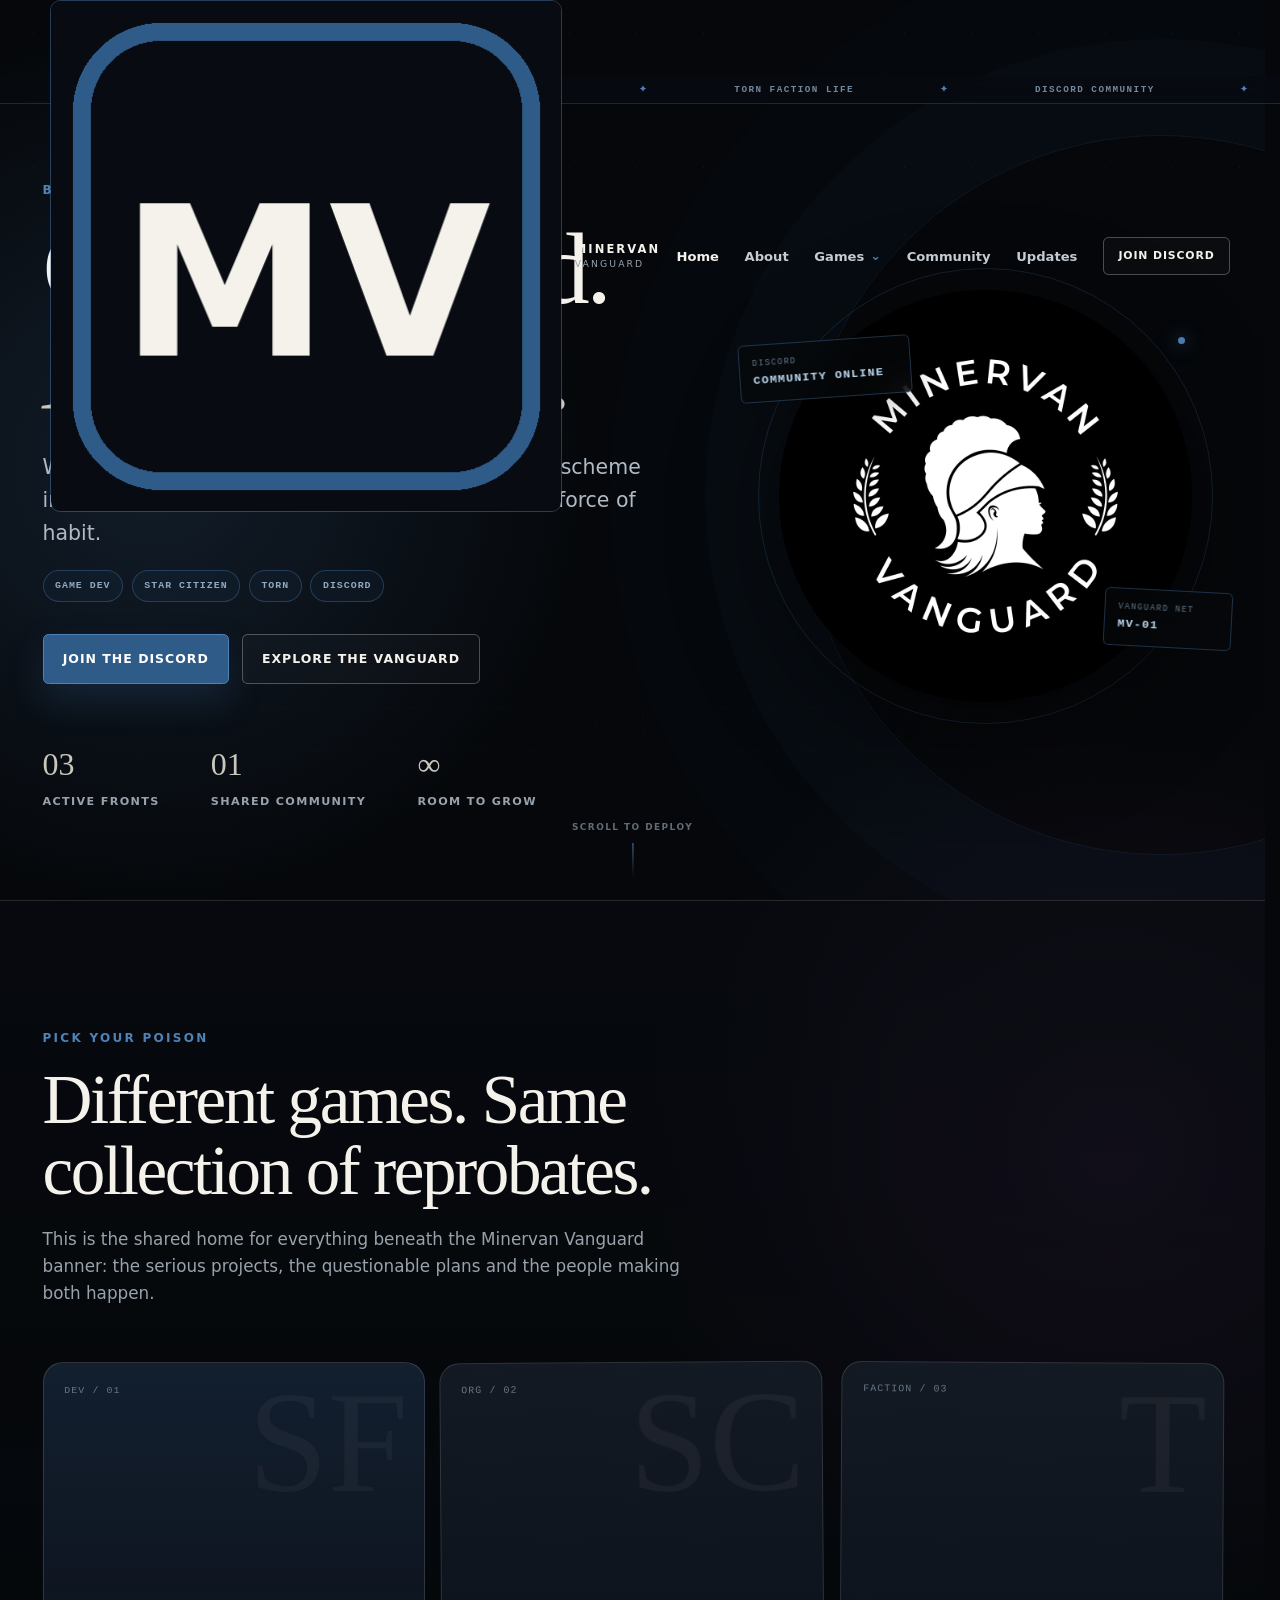
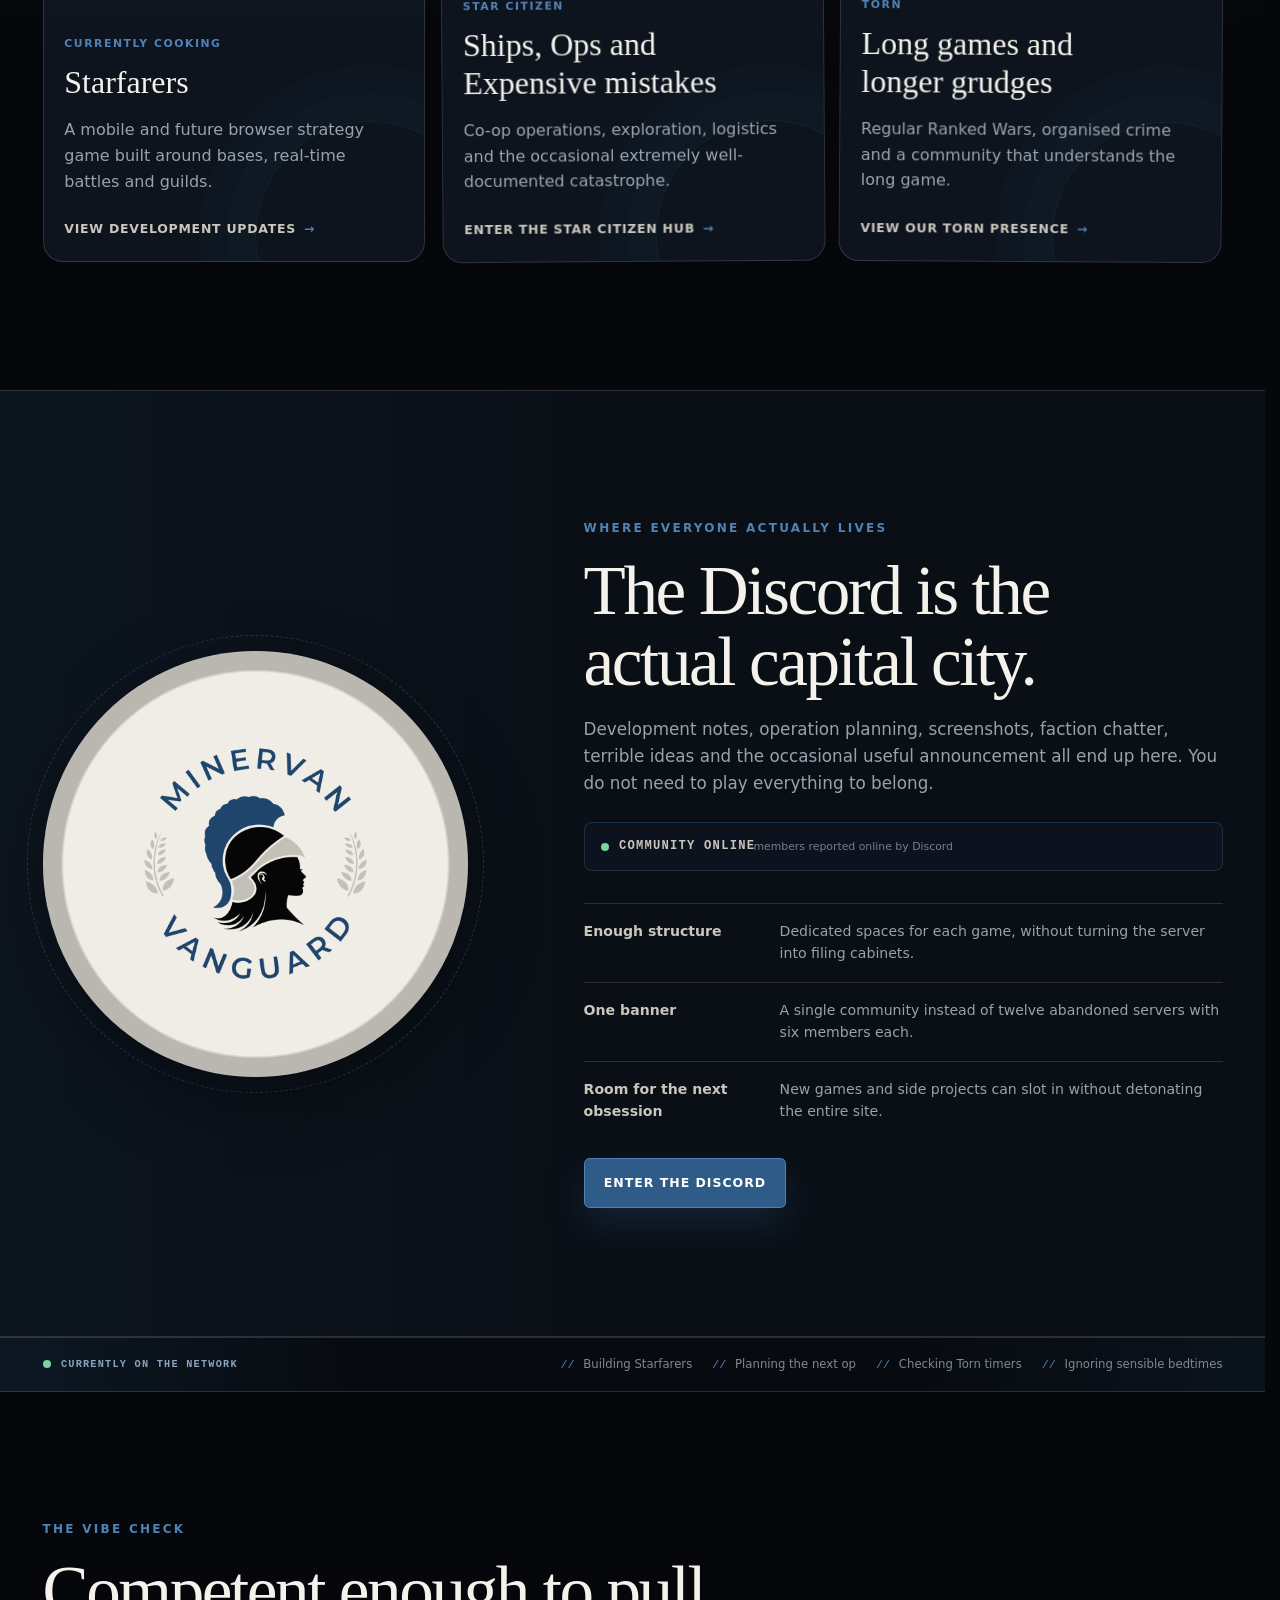
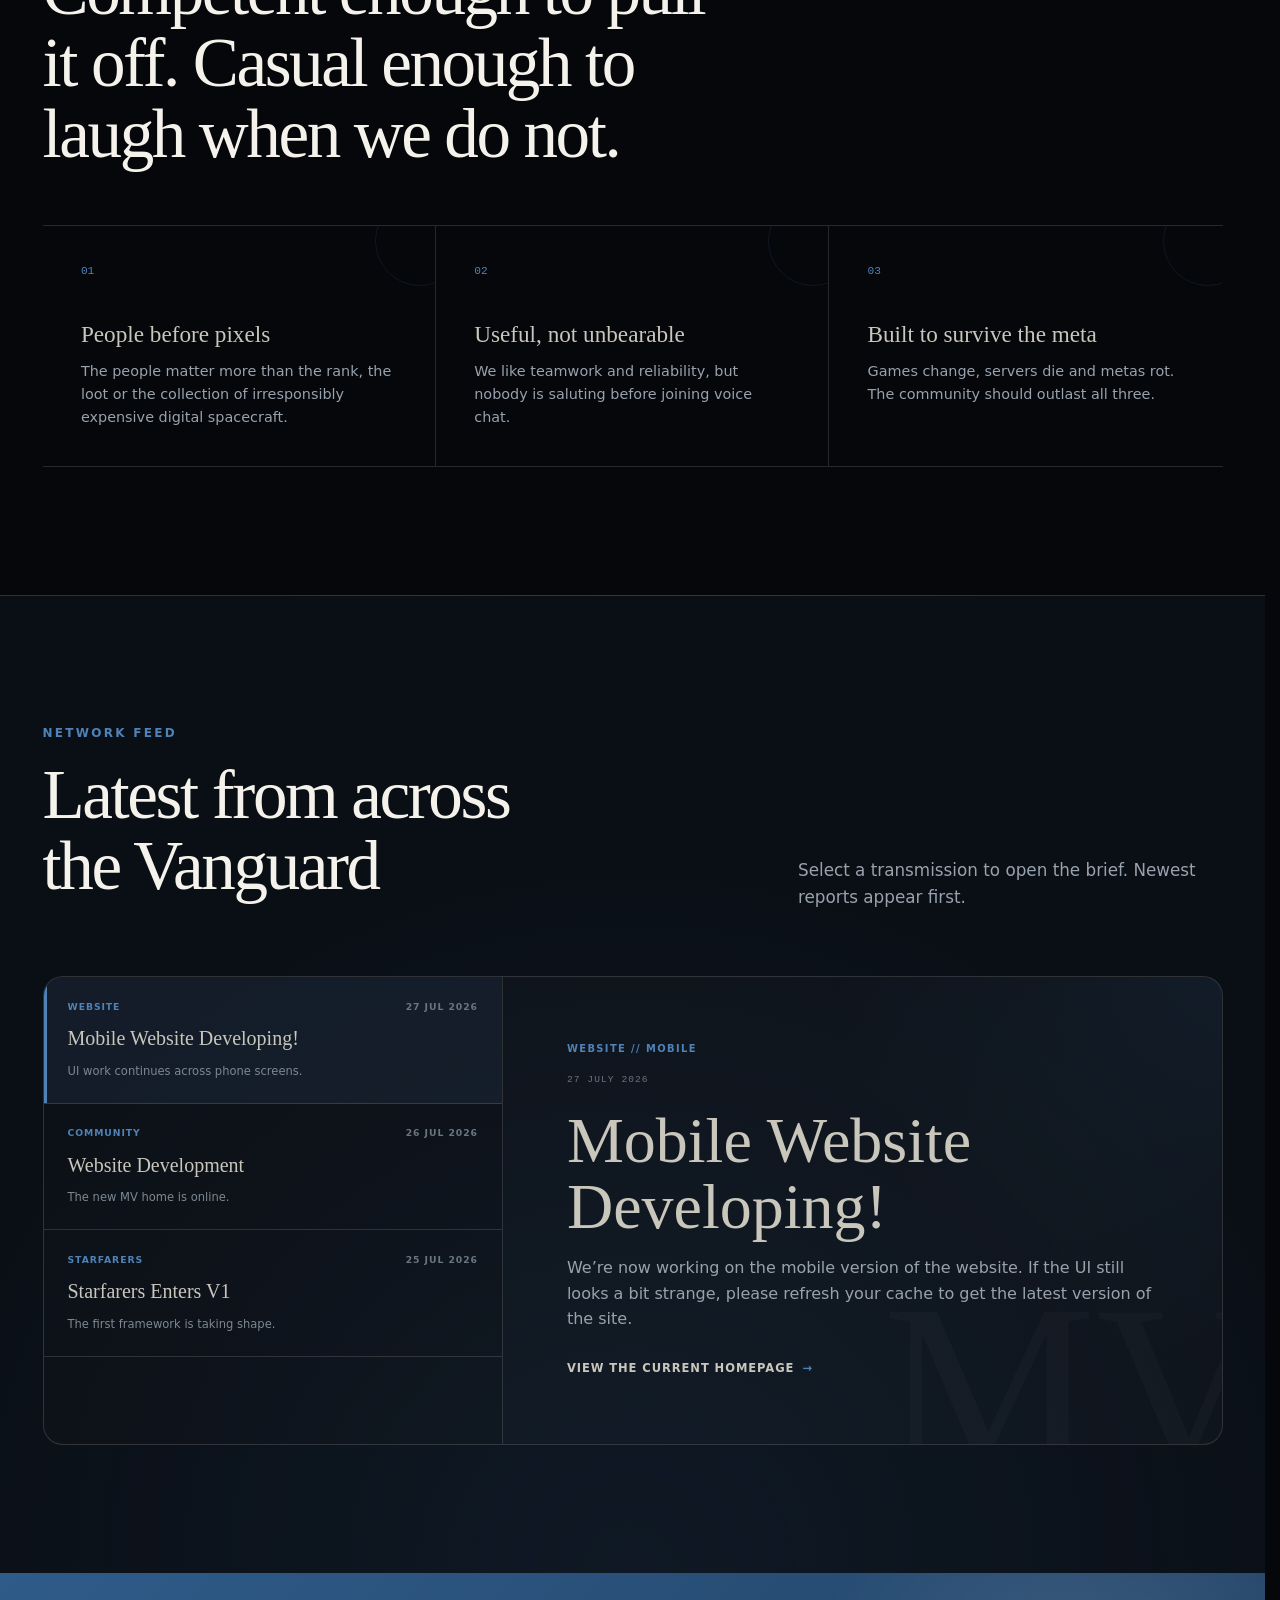
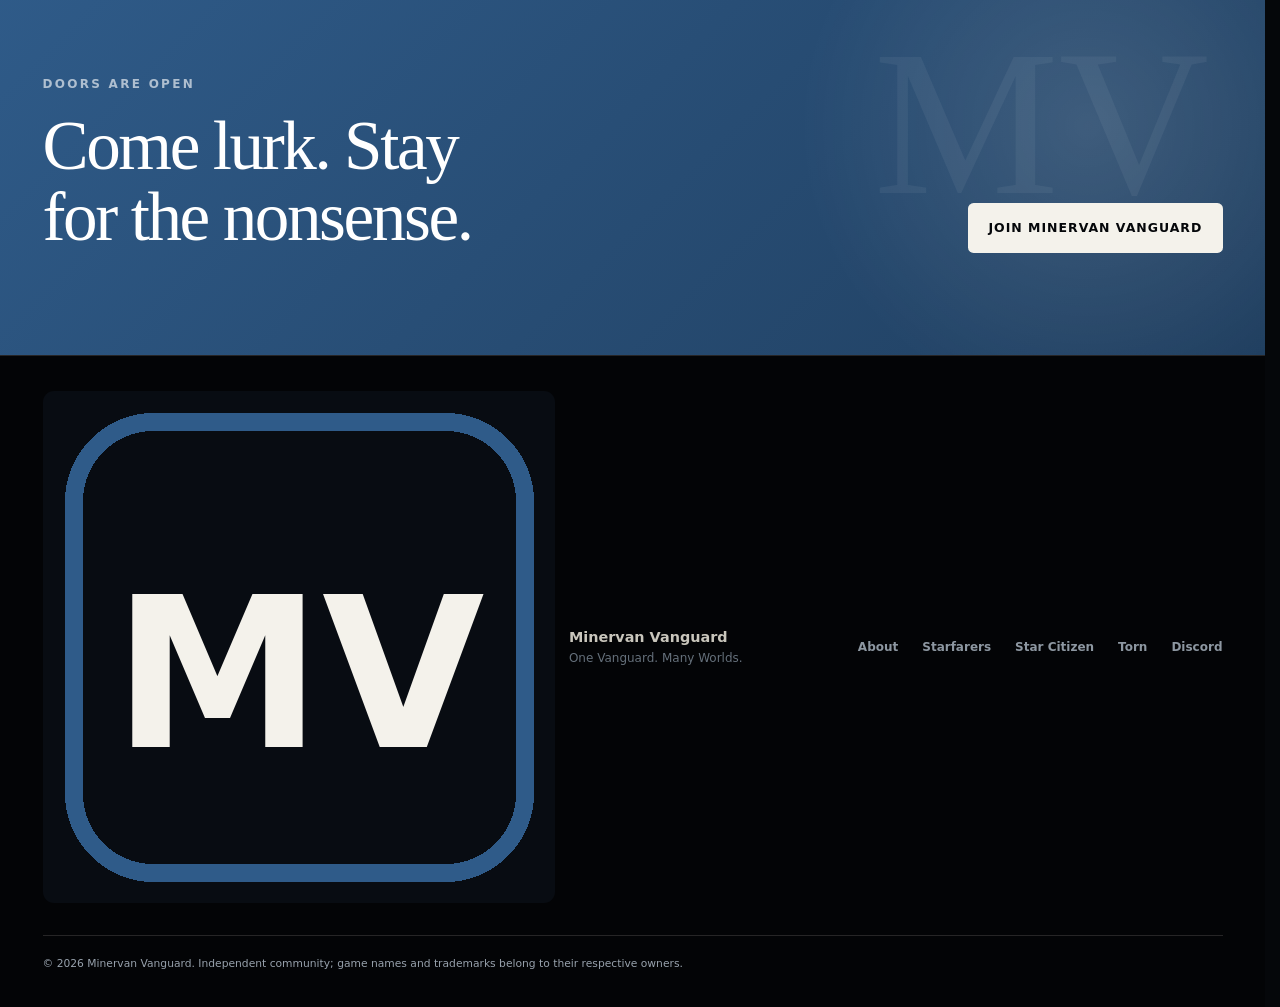
==== commit 2aba99c6: "Add files via upload" ====
--- a/index.html
+++ b/index.html
@@ -6,7 +6,7 @@
   <meta name="description" content="Minervan Vanguard — an international gaming community, MMO guild and home of Starfarers.">
   <title>Minervan Vanguard | One Vanguard. Many Worlds.</title>
   <link rel="icon" type="image/png" href="./assets/favicon.png">
-  <link rel="stylesheet" href="./styles.css?v=7"><link rel="stylesheet" href="./mobile-fix.css?v=3"><link rel="stylesheet" href="./ticker-fix.css?v=1"><link rel="stylesheet" href="./navigation-fix.css?v=2">
+  <link rel="stylesheet" href="./styles.css?v=7"><link rel="stylesheet" href="./mobile-fix.css?v=3"><link rel="stylesheet" href="./ticker-fix.css?v=1"><link rel="stylesheet" href="./navigation-fix.css?v=2"><link rel="stylesheet" href="./cls-fix.css?v=1">
   <script src="./site-config.js" defer></script><script src="./script.js?v=7" defer></script>
   <script>
     if (window.location.pathname.endsWith("/index.html")) {
@@ -19,7 +19,7 @@
   <header class="site-header" data-header>
     <div class="container nav-wrap">
       <a class="brand" href="/" aria-label="Minervan Vanguard home">
-        <img src="./assets/favicon.png" alt="" width="40" height="40">
+        <img src="./assets/favicon.png" alt="" width="512" height="512">
         <span><strong>MINERVAN</strong><small>VANGUARD</small></span>
       </a>
       <button class="nav-toggle" type="button" aria-expanded="false" aria-controls="site-nav" data-nav-toggle>
@@ -68,7 +68,7 @@
           <div class="emblem-orbit" aria-hidden="true"></div>
           <div class="signal-card signal-card-top"><span>DISCORD</span><strong data-discord-count>CONNECTING</strong></div>
           <div class="signal-card signal-card-bottom" aria-hidden="true"><span>VANGUARD NET</span><strong>MV-01</strong></div>
-          <img src="./assets/minervan-vanguard-white.png" alt="Minervan Vanguard crest">
+          <img src="./assets/minervan-vanguard-white.png" alt="Minervan Vanguard crest" width="2048" height="2048" decoding="async" fetchpriority="high" loading="eager">
         </div>
       </div>
       <div class="hero-scroll" aria-hidden="true"><span>Scroll to deploy</span><i></i></div>
@@ -87,11 +87,11 @@
 
     <section class="section community-section" id="community">
       <div class="container community-grid">
-        <div class="community-logo reveal"><div class="colour-logo-panel"><img src="./assets/minervan-vanguard-colour.png" alt="Coloured Minervan Vanguard crest"></div></div>
+        <div class="community-logo reveal"><div class="colour-logo-panel"><img src="./assets/minervan-vanguard-colour.png" alt="Coloured Minervan Vanguard crest" width="2048" height="2048" decoding="async" loading="lazy" fetchpriority="low"></div></div>
         <div class="community-copy reveal"><p class="eyebrow">Where everyone actually lives</p><h2>The Discord is the actual capital city.</h2><p>Development notes, operation planning, screenshots, faction chatter, terrible ideas and the occasional useful announcement all end up here. You do not need to play everything to belong.</p>
           <div class="discord-live-row" aria-live="polite"><span class="pulse-dot"></span><strong data-discord-count>CONNECTING</strong><small>members reported online by Discord</small></div>
           <div class="community-points"><div><strong>Enough structure</strong><span>Dedicated spaces for each game, without turning the server into filing cabinets.</span></div><div><strong>One banner</strong><span>A single community instead of twelve abandoned servers with six members each.</span></div><div><strong>Room for the next obsession</strong><span>New games and side projects can slot in without detonating the entire site.</span></div></div>
-          <a class="button button-primary js-discord-link" href="#">Enter the Discord</a><p class="config-note" data-config-note>Add your real invite link in <code>site-config.js</code> to activate this button.</p>
+          <a class="button button-primary js-discord-link" href="#">Enter the Discord</a>
         </div>
       </div>
     </section>
@@ -122,9 +122,9 @@
   </main>
   <footer class="site-footer">
     <div class="container footer-grid">
-      <div class="footer-brand"><img src="./assets/favicon.png" alt="" width="48" height="48"><div><strong>Minervan Vanguard</strong><span>One Vanguard. Many Worlds.</span></div></div>
+      <div class="footer-brand"><img src="./assets/favicon.png" alt="" width="512" height="512"><div><strong>Minervan Vanguard</strong><span>One Vanguard. Many Worlds.</span></div></div>
       <div class="footer-links"><a href="./about.html">About</a><a href="./starfarers.html">Starfarers</a><a href="./star-citizen.html">Star Citizen</a><a href="./torn.html">Torn</a><a class="js-discord-link" href="#">Discord</a></div>
-      <p class="footer-legal">© <span data-current-year></span> Minervan Vanguard. Independent community; game names and trademarks belong to their respective owners.</p>
+      <p class="footer-legal">© <span data-current-year>2026</span> Minervan Vanguard. Independent community; game names and trademarks belong to their respective owners.</p>
     </div>
   </footer>
   <!-- Cloudflare Web Analytics --><script type='module' src='https://static.cloudflareinsights.com/beacon.min.js' data-cf-beacon='{"token": "9397f7ea9f2148079393e1a5a0f765e2"}'></script><!-- End Cloudflare Web Analytics -->
--- a/cls-fix.css
+++ b/cls-fix.css
@@ -0,0 +1,91 @@
+/*
+  MINERVAN VANGUARD — CUMULATIVE LAYOUT SHIFT HARDENING
+
+  Loaded after the visual stylesheets. These rules reserve space for content
+  that loads or changes after the first HTML layout without changing the
+  site's desktop or mobile design.
+*/
+
+/* Prevent the viewport width changing when the vertical scrollbar appears. */
+html {
+  scrollbar-gutter: stable;
+}
+
+/*
+  Width and height HTML attributes now provide the intrinsic aspect ratio.
+  Keeping height automatic lets the existing responsive widths scale safely.
+*/
+img {
+  height: auto;
+}
+
+/* Keep asynchronous Discord text updates inside a stable-width slot. */
+[data-discord-count] {
+  display: inline-block;
+  min-inline-size: 17ch;
+  font-variant-numeric: tabular-nums;
+  white-space: nowrap;
+}
+
+.signal-card-top {
+  inline-size: 172px;
+}
+
+.signal-card-top [data-discord-count] {
+  min-inline-size: 0;
+  overflow: hidden;
+  text-overflow: ellipsis;
+}
+
+.discord-live-row [data-discord-count] {
+  flex: 0 0 17ch;
+}
+
+/*
+  Browser autoplay policy can change "Mute" to "Play music" after load.
+  Reserve the longer label's width so the fixed control does not visibly jump.
+*/
+.sound-dock {
+  min-inline-size: 8.75rem;
+}
+
+[data-sound-label] {
+  display: inline-block;
+  min-inline-size: 8ch;
+  text-align: left;
+}
+
+/* Reserve each image-led hero's intended media box before decoding completes. */
+.starfarers-logo-wrap img {
+  aspect-ratio: 3 / 2;
+}
+
+.sc-wordmark,
+.join-card img {
+  aspect-ratio: 1280 / 175;
+}
+
+.hero-watermark,
+.about-panel > img {
+  aspect-ratio: 588 / 717;
+}
+
+.operation-card img {
+  aspect-ratio: 16 / 9;
+}
+
+/* Fixed model canvas space was already reserved; make that contract explicit. */
+.model-stage {
+  contain: layout paint;
+}
+
+.model-stage canvas {
+  display: block;
+}
+
+/* Footer year is present in the original HTML and remains a fixed-width value. */
+[data-current-year] {
+  display: inline-block;
+  min-inline-size: 4ch;
+  font-variant-numeric: tabular-nums;
+}
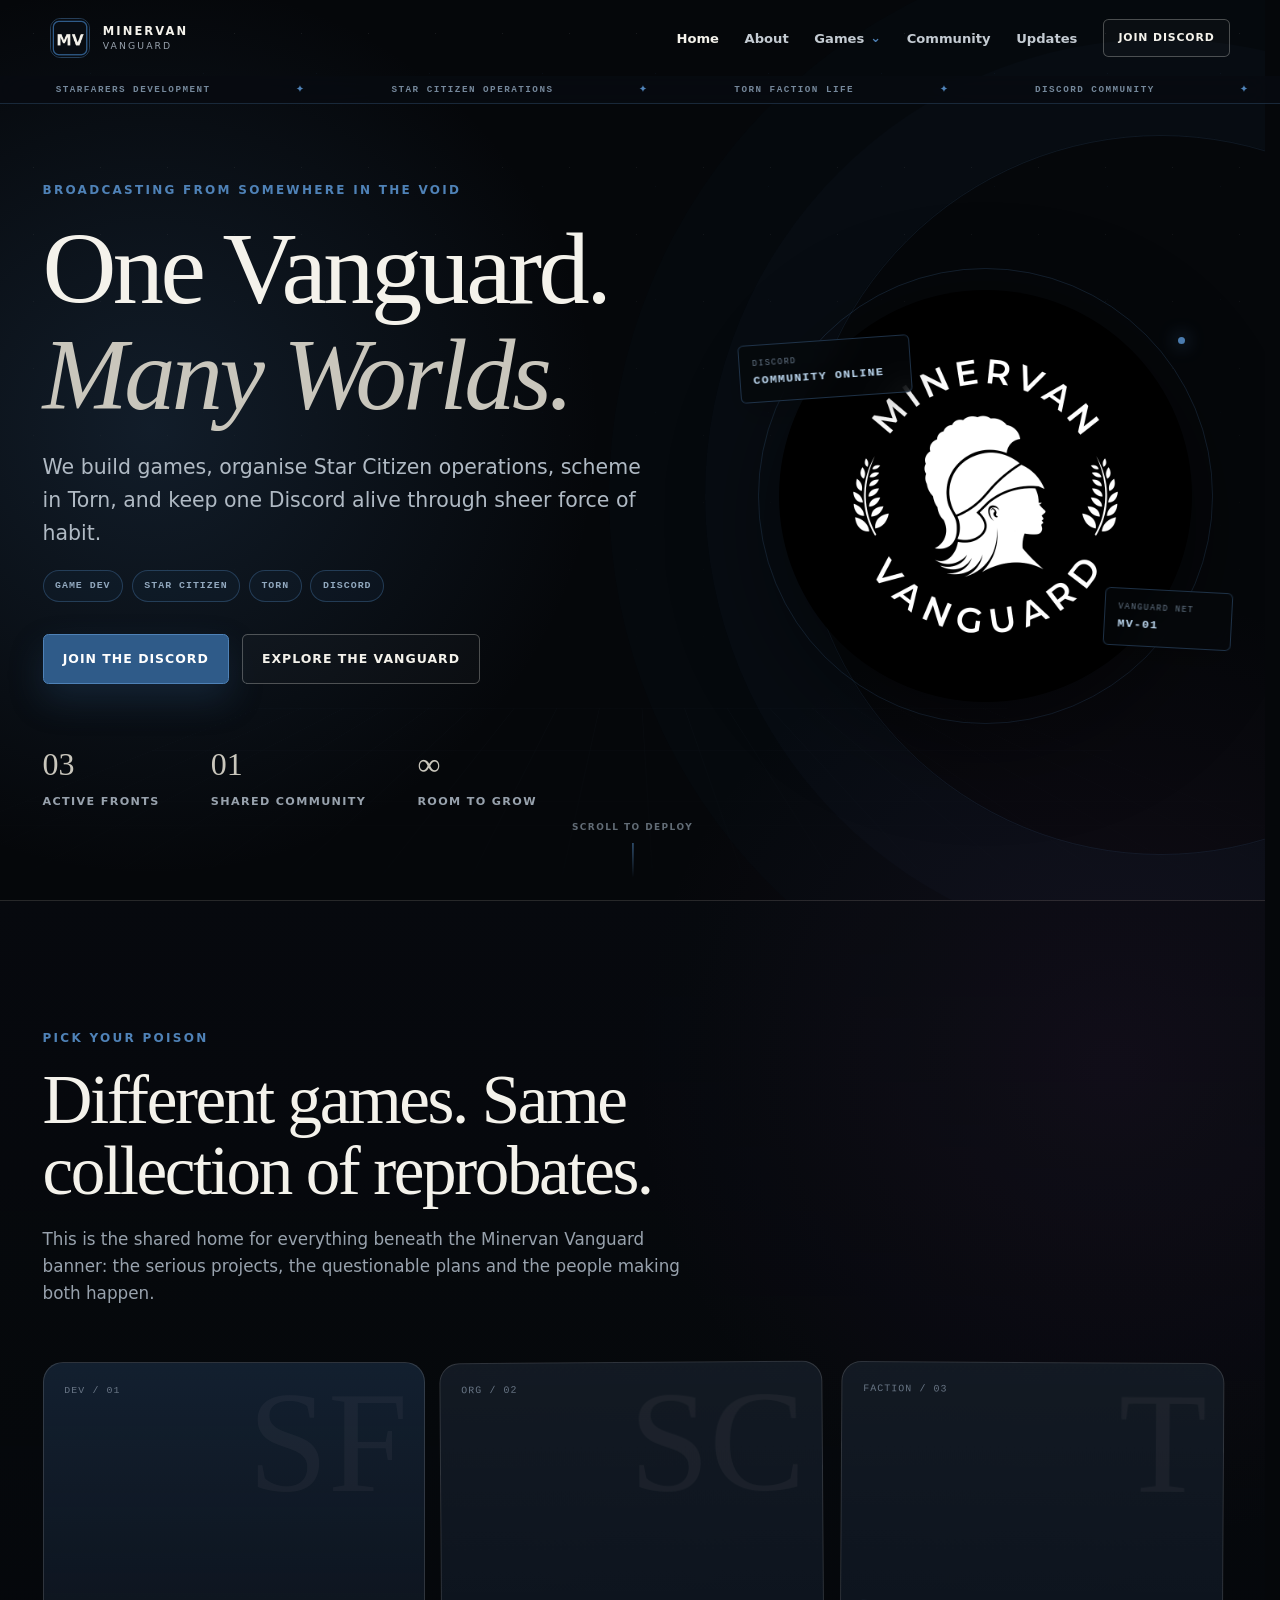
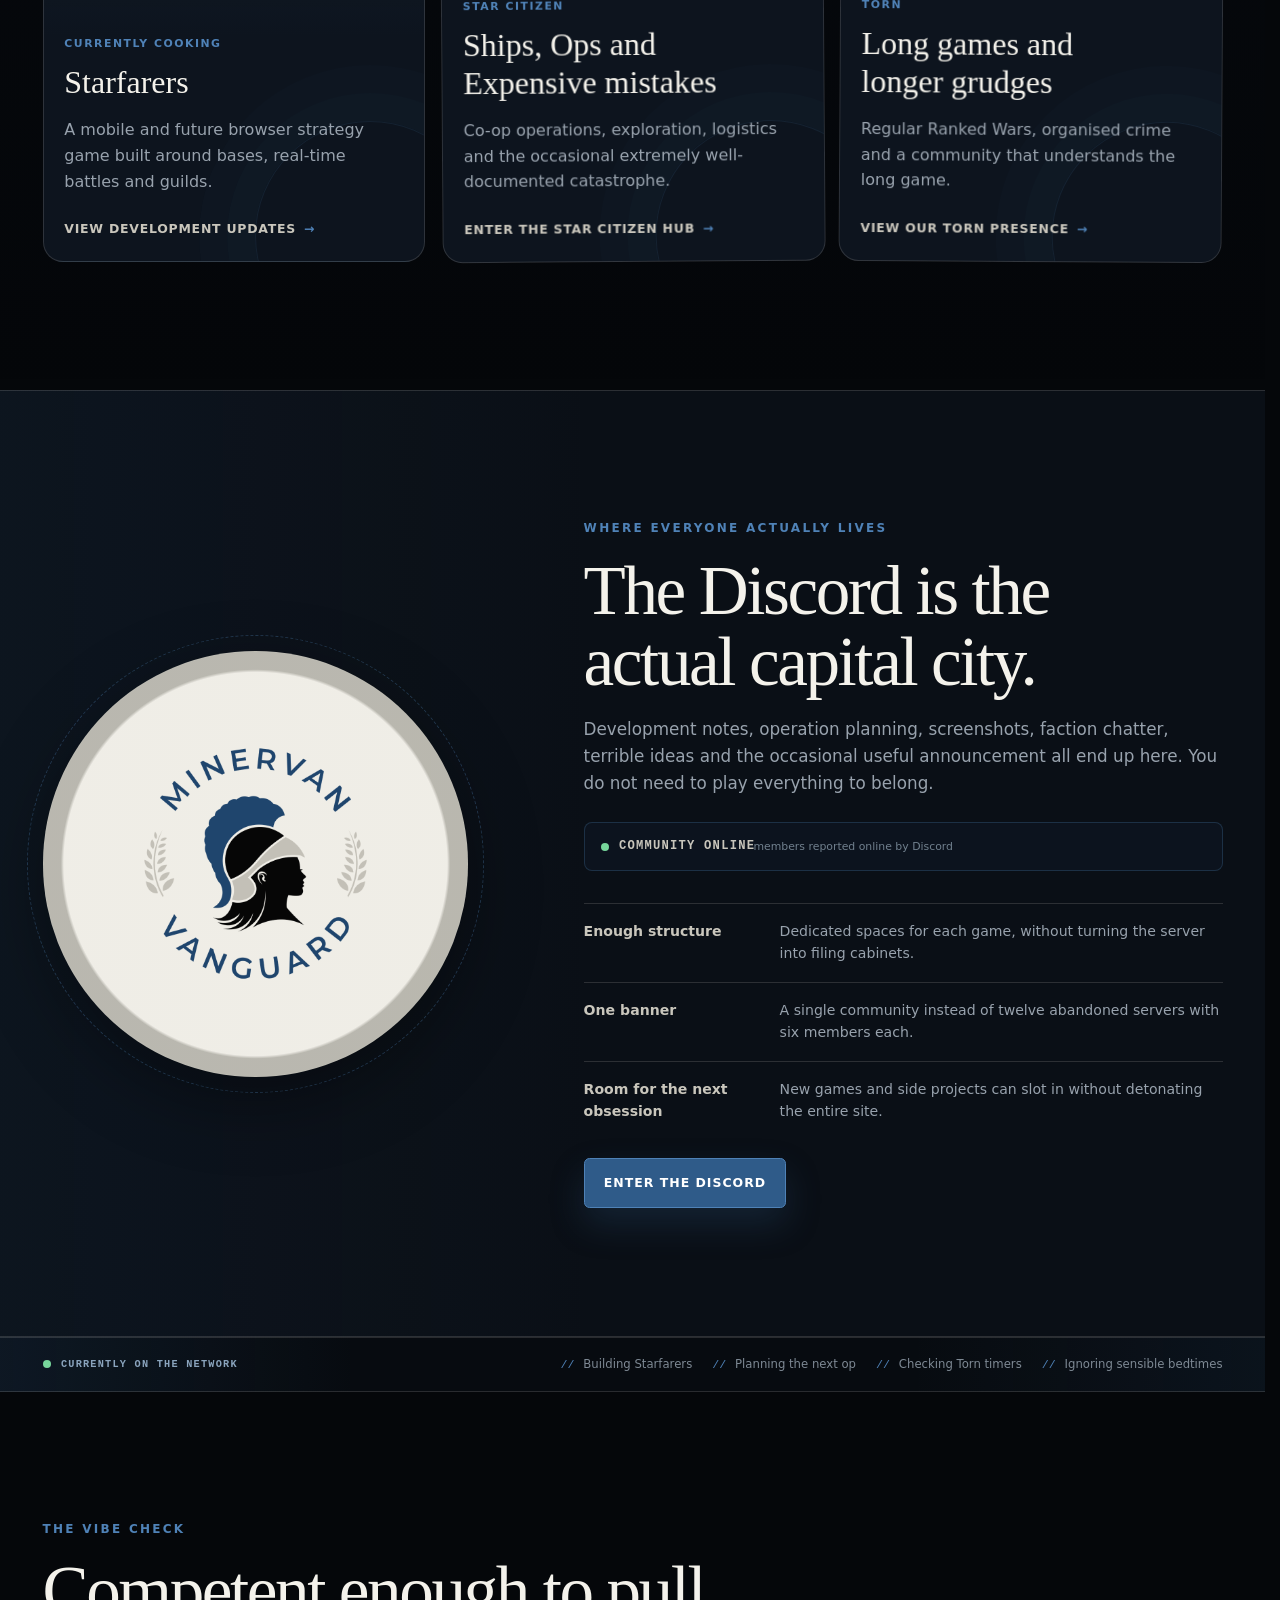
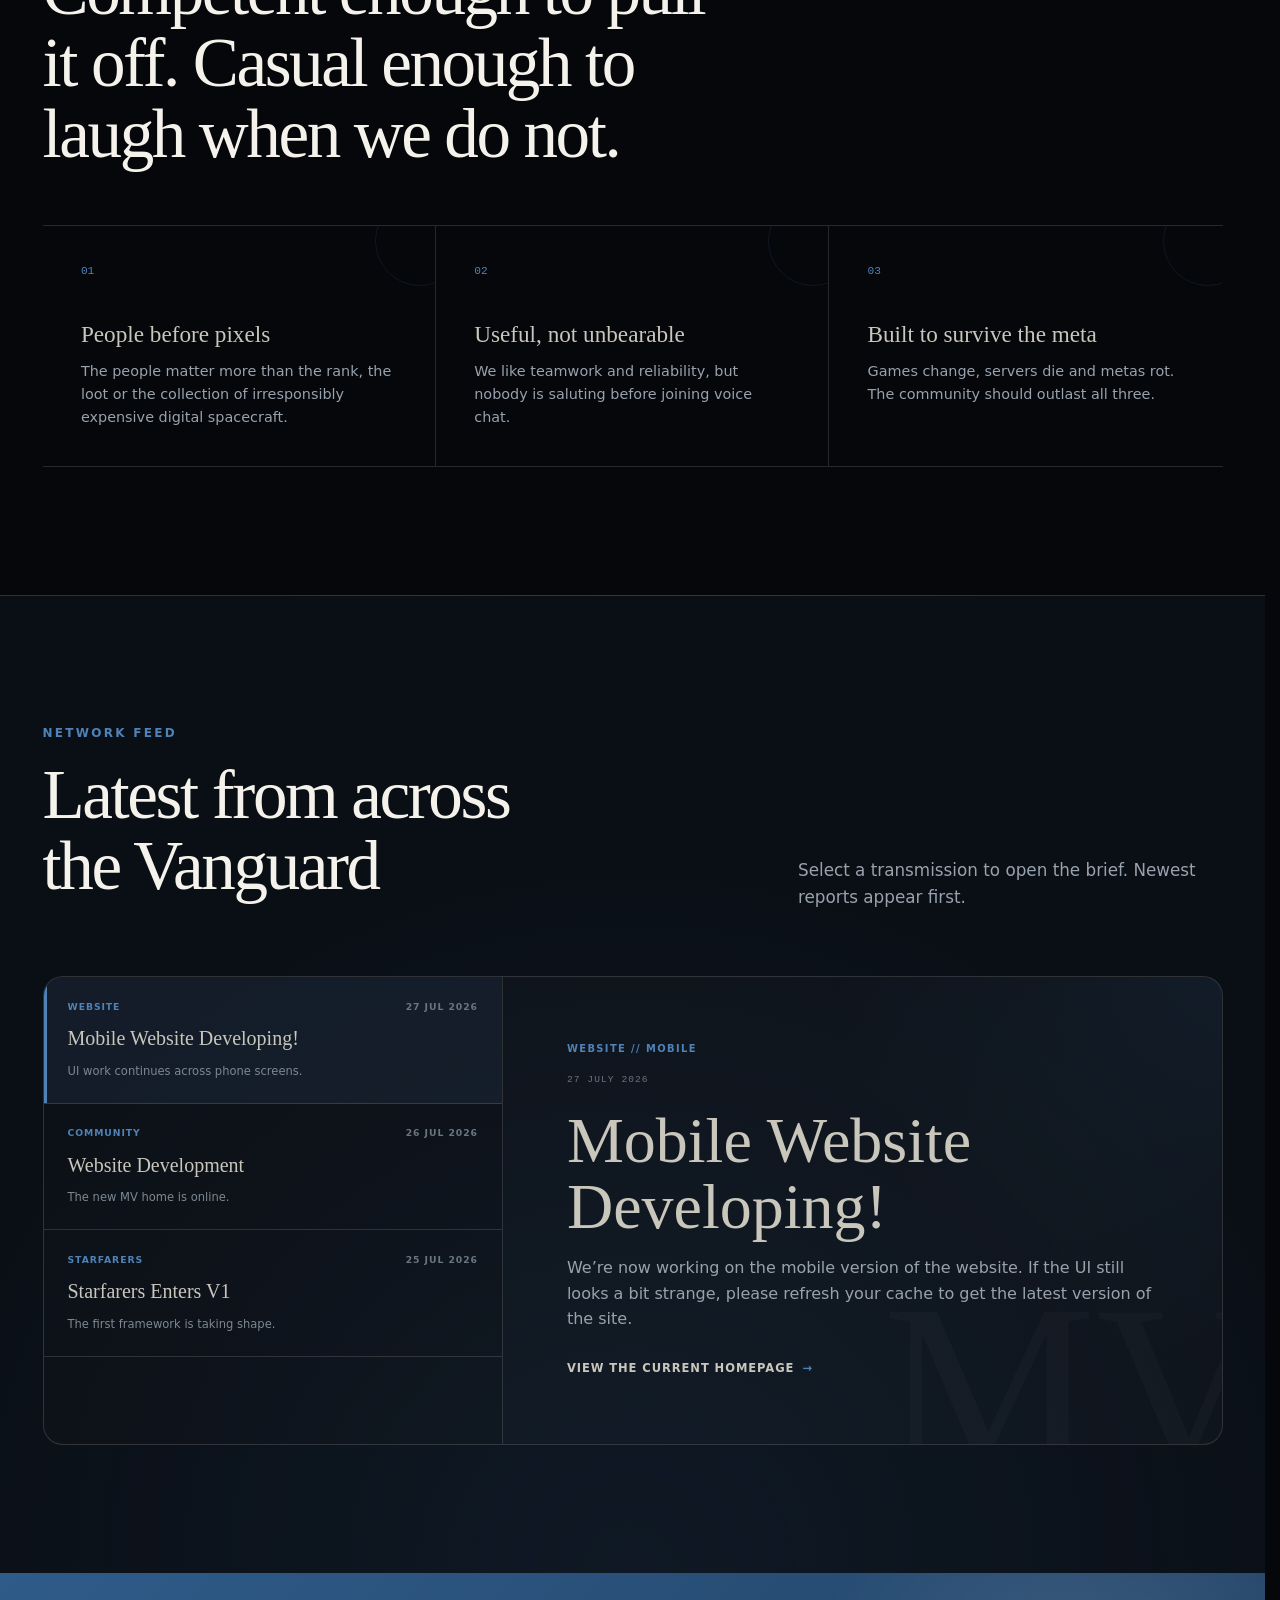
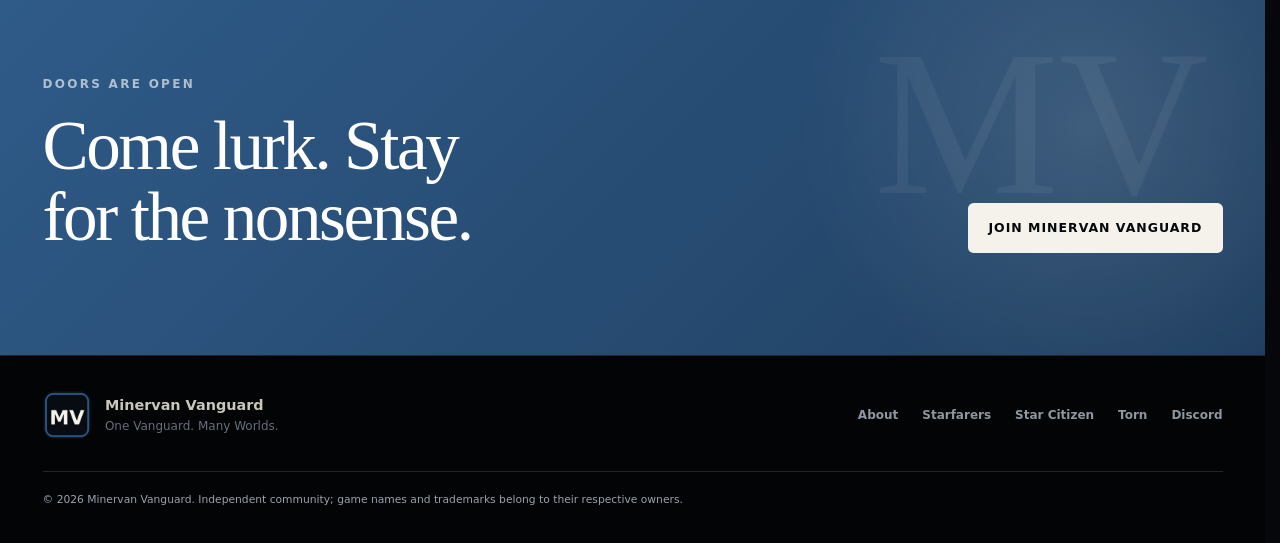
==== commit c2e1fd1f: "Add files via upload" ====
--- a/index.html
+++ b/index.html
@@ -6,7 +6,7 @@
   <meta name="description" content="Minervan Vanguard — an international gaming community, MMO guild and home of Starfarers.">
   <title>Minervan Vanguard | One Vanguard. Many Worlds.</title>
   <link rel="icon" type="image/png" href="./assets/favicon.png">
-  <link rel="stylesheet" href="./styles.css?v=7"><link rel="stylesheet" href="./mobile-fix.css?v=3"><link rel="stylesheet" href="./ticker-fix.css?v=1"><link rel="stylesheet" href="./navigation-fix.css?v=2"><link rel="stylesheet" href="./cls-fix.css?v=1">
+  <link rel="stylesheet" href="./styles.css?v=7"><link rel="stylesheet" href="./mobile-fix.css?v=3"><link rel="stylesheet" href="./ticker-fix.css?v=1"><link rel="stylesheet" href="./navigation-fix.css?v=2"><link rel="stylesheet" href="./cls-fix.css?v=2">
   <script src="./site-config.js" defer></script><script src="./script.js?v=7" defer></script>
   <script>
     if (window.location.pathname.endsWith("/index.html")) {
@@ -19,7 +19,7 @@
   <header class="site-header" data-header>
     <div class="container nav-wrap">
       <a class="brand" href="/" aria-label="Minervan Vanguard home">
-        <img src="./assets/favicon.png" alt="" width="512" height="512">
+        <img src="./assets/favicon.png" alt="" width="40" height="40">
         <span><strong>MINERVAN</strong><small>VANGUARD</small></span>
       </a>
       <button class="nav-toggle" type="button" aria-expanded="false" aria-controls="site-nav" data-nav-toggle>
@@ -122,7 +122,7 @@
   </main>
   <footer class="site-footer">
     <div class="container footer-grid">
-      <div class="footer-brand"><img src="./assets/favicon.png" alt="" width="512" height="512"><div><strong>Minervan Vanguard</strong><span>One Vanguard. Many Worlds.</span></div></div>
+      <div class="footer-brand"><img src="./assets/favicon.png" alt="" width="48" height="48"><div><strong>Minervan Vanguard</strong><span>One Vanguard. Many Worlds.</span></div></div>
       <div class="footer-links"><a href="./about.html">About</a><a href="./starfarers.html">Starfarers</a><a href="./star-citizen.html">Star Citizen</a><a href="./torn.html">Torn</a><a class="js-discord-link" href="#">Discord</a></div>
       <p class="footer-legal">© <span data-current-year>2026</span> Minervan Vanguard. Independent community; game names and trademarks belong to their respective owners.</p>
     </div>
--- a/cls-fix.css
+++ b/cls-fix.css
@@ -89,3 +89,23 @@
   min-inline-size: 4ch;
   font-variant-numeric: tabular-nums;
 }
+
+
+/* Emergency guard: small navigation/footer marks must never use source-pixel size. */
+.brand > img {
+  width: 40px;
+  height: 40px;
+  flex: 0 0 40px;
+}
+
+.mv-brand > img {
+  width: 42px;
+  height: 42px;
+  flex: 0 0 42px;
+}
+
+.footer-brand > img {
+  width: 48px;
+  height: 48px;
+  flex: 0 0 48px;
+}
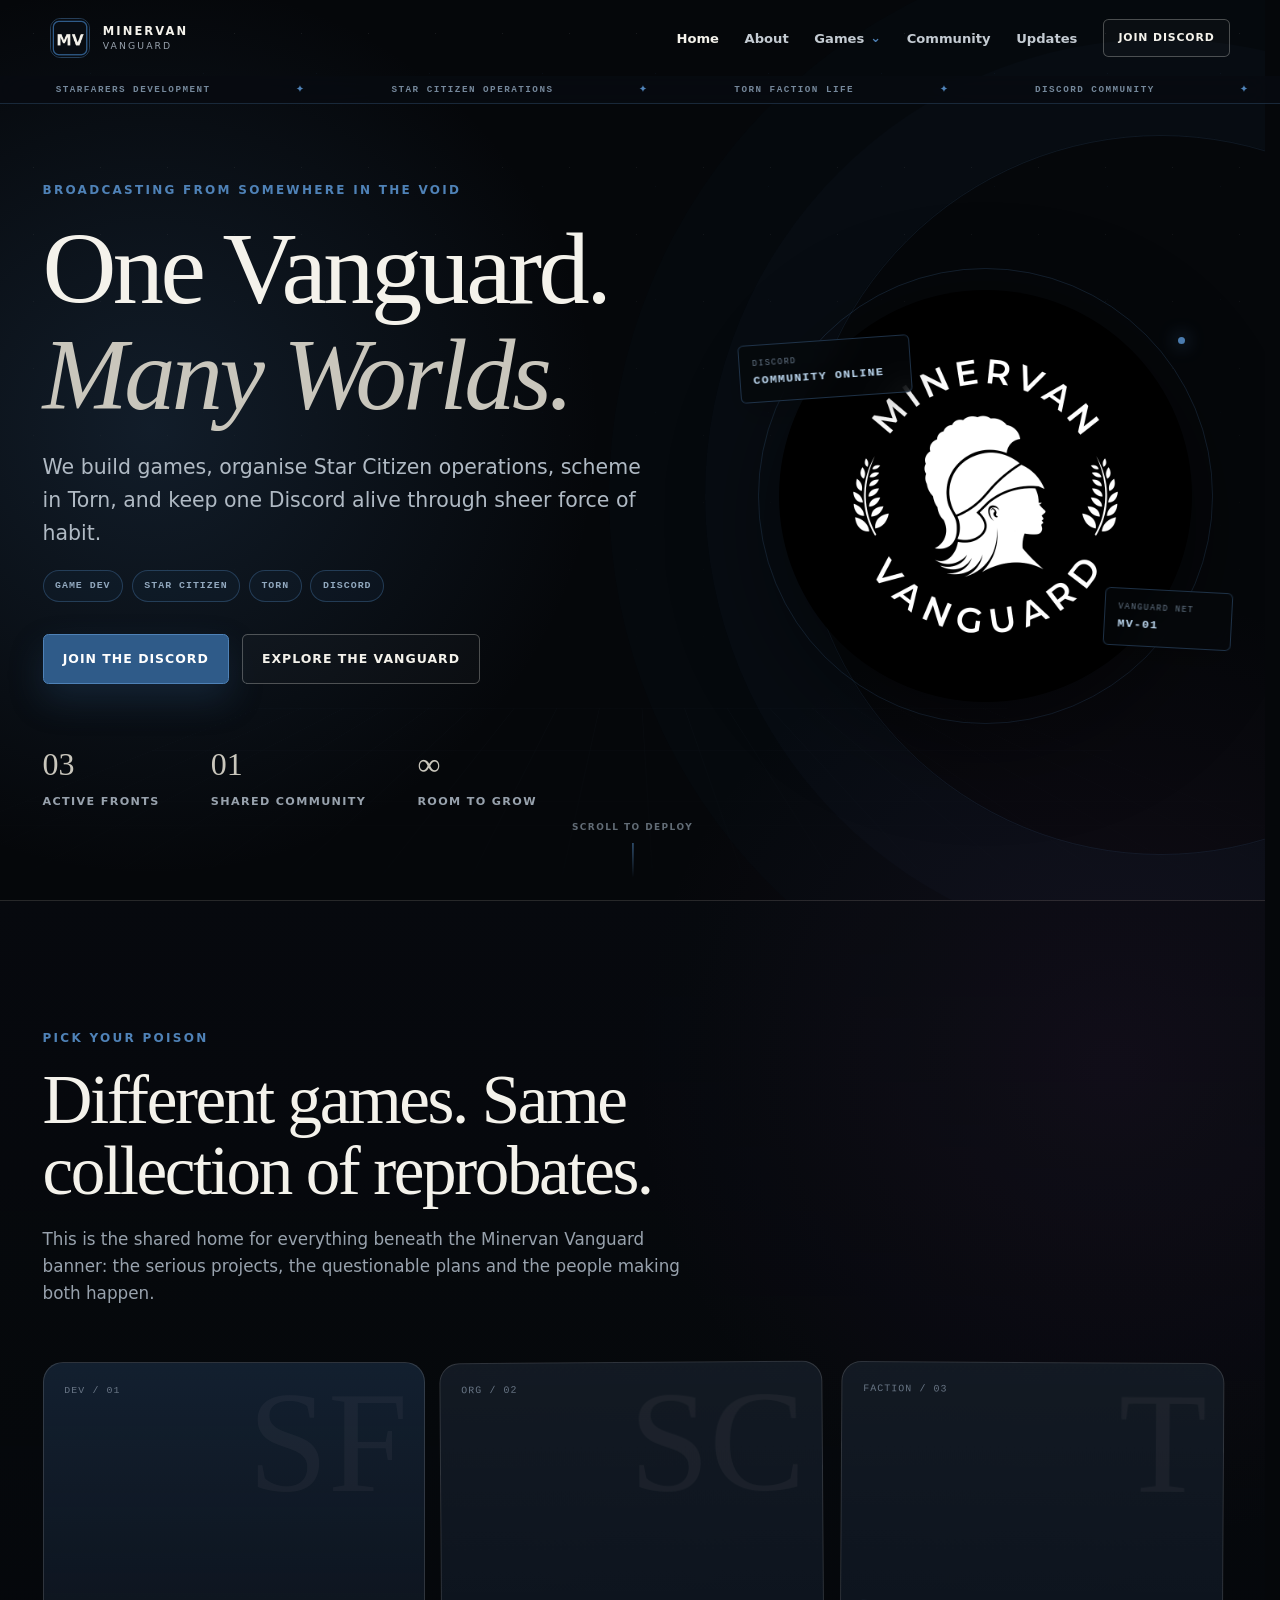
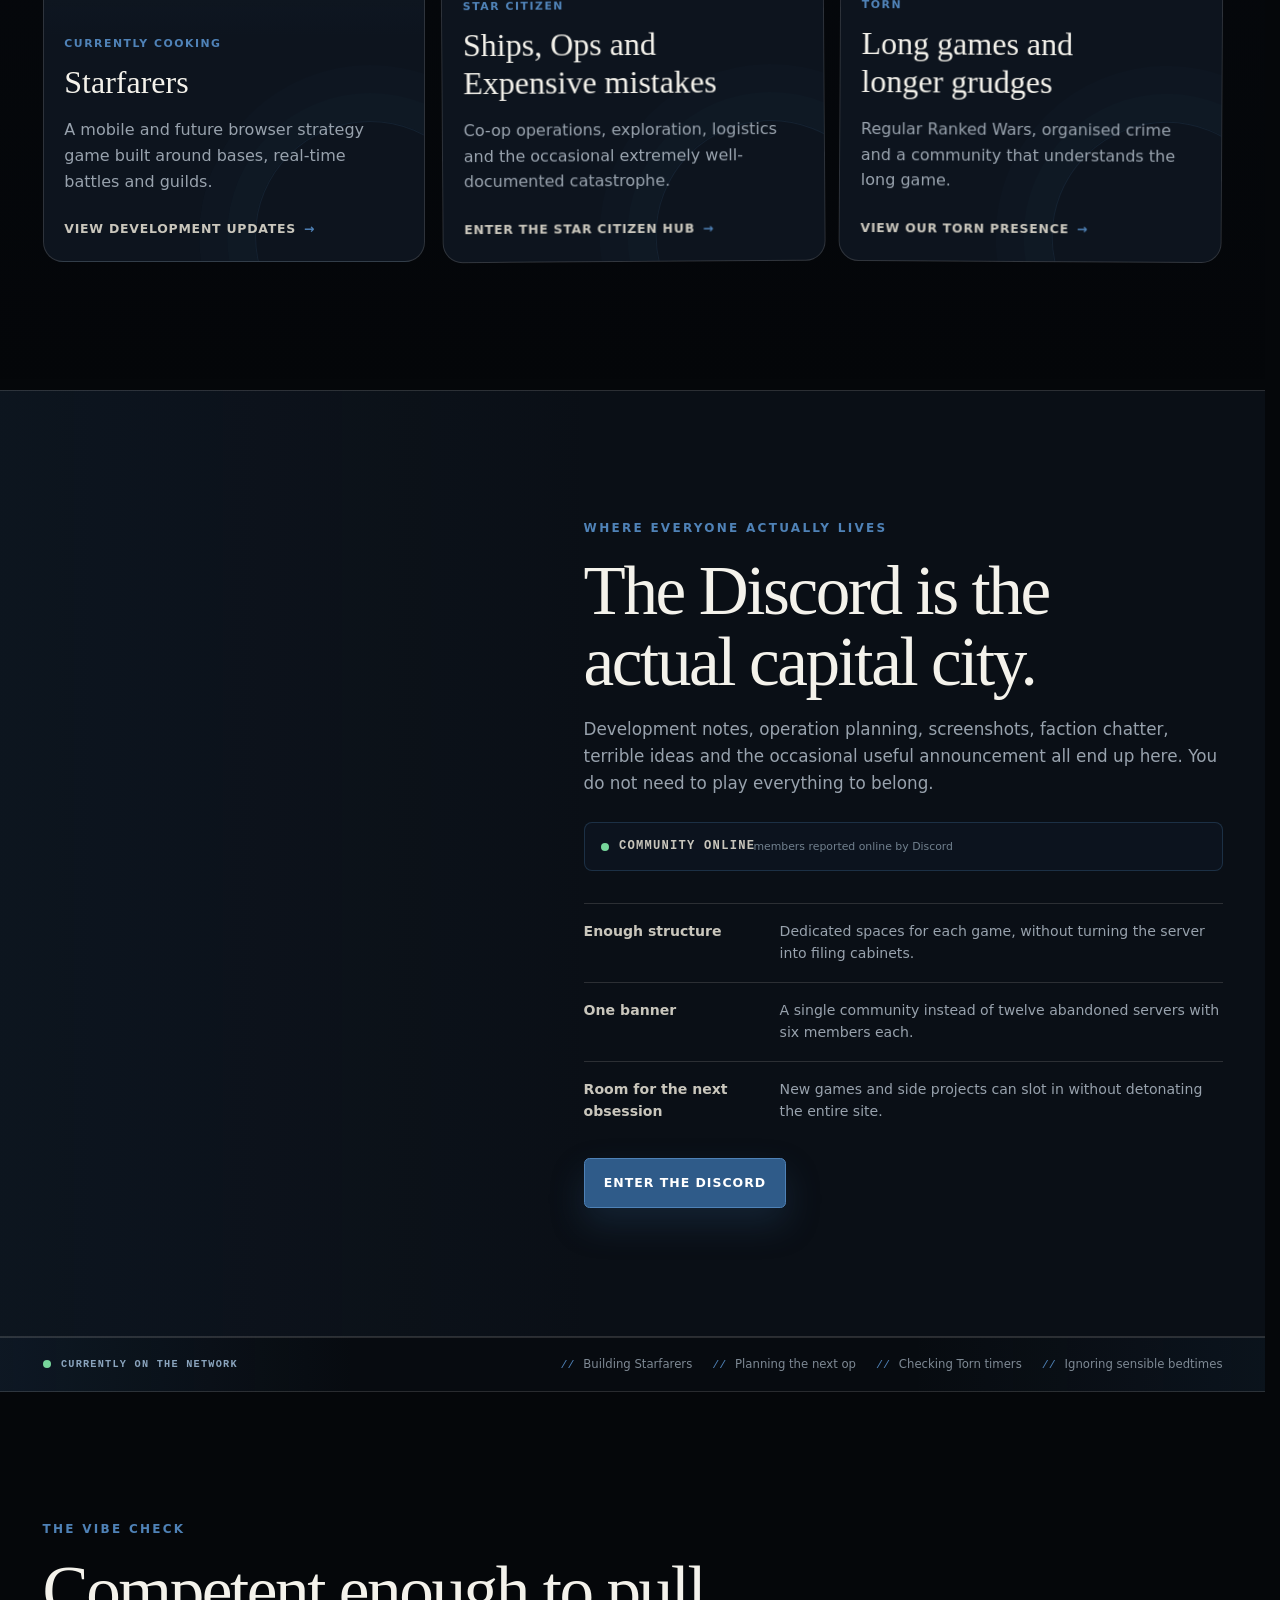
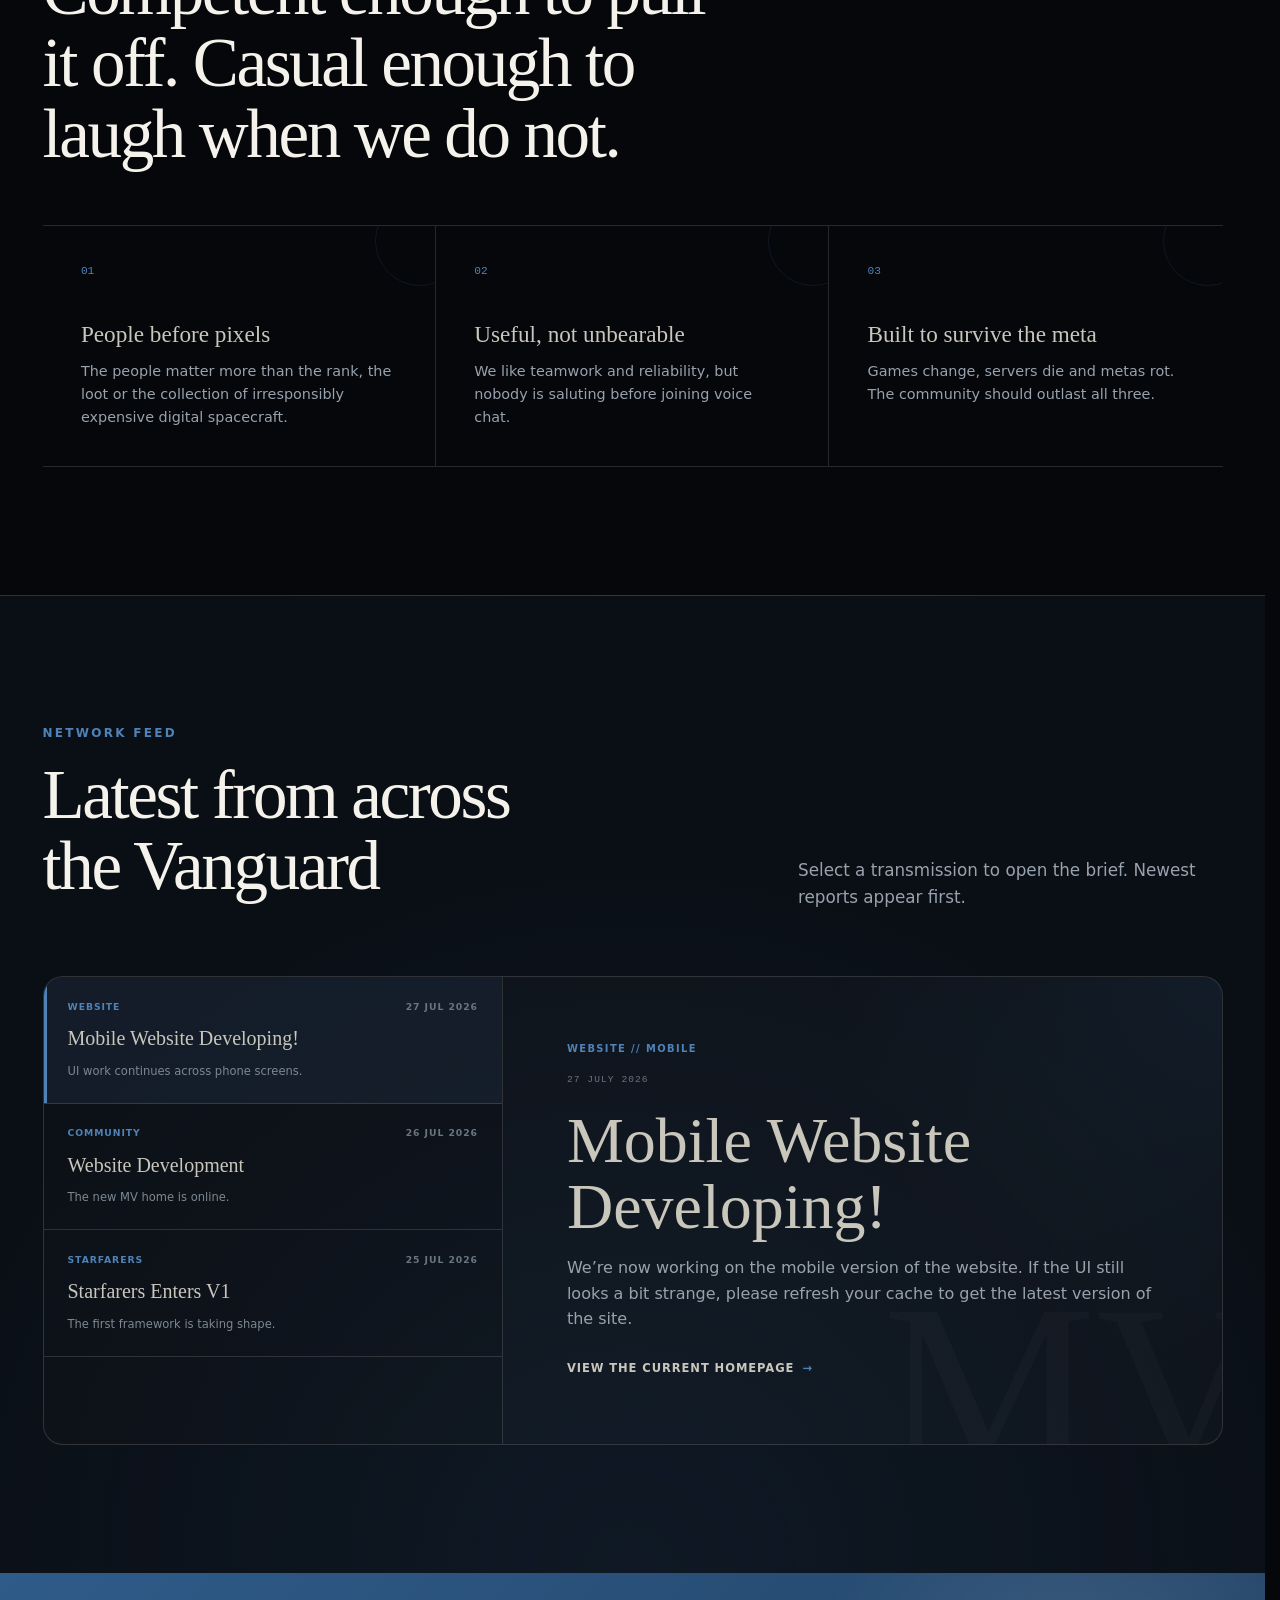
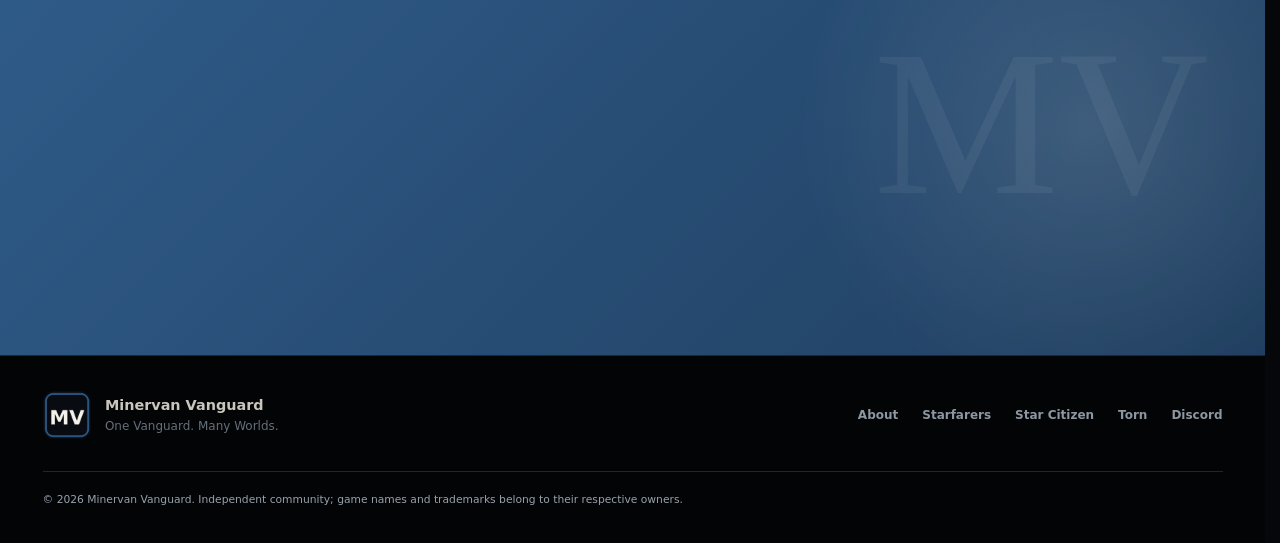
==== commit 2e252f04: "Add files via upload Google SEO patch" ====
--- a/index.html
+++ b/index.html
@@ -4,7 +4,7 @@
   <meta charset="utf-8"><meta name="viewport" content="width=device-width, initial-scale=1">
   <meta name="theme-color" content="#06090e">
   <meta name="description" content="Minervan Vanguard — an international gaming community, MMO guild and home of Starfarers.">
-  <title>Minervan Vanguard | One Vanguard. Many Worlds.</title>
+  <title>Minervan Vanguard | One Vanguard. Many Worlds.</title><link rel="canonical" href="https://mvgaming.org/">
   <link rel="icon" type="image/png" href="./assets/favicon.png">
   <link rel="stylesheet" href="./styles.css?v=7"><link rel="stylesheet" href="./mobile-fix.css?v=3"><link rel="stylesheet" href="./ticker-fix.css?v=1"><link rel="stylesheet" href="./navigation-fix.css?v=2"><link rel="stylesheet" href="./cls-fix.css?v=2">
   <script src="./site-config.js" defer></script><script src="./script.js?v=7" defer></script>
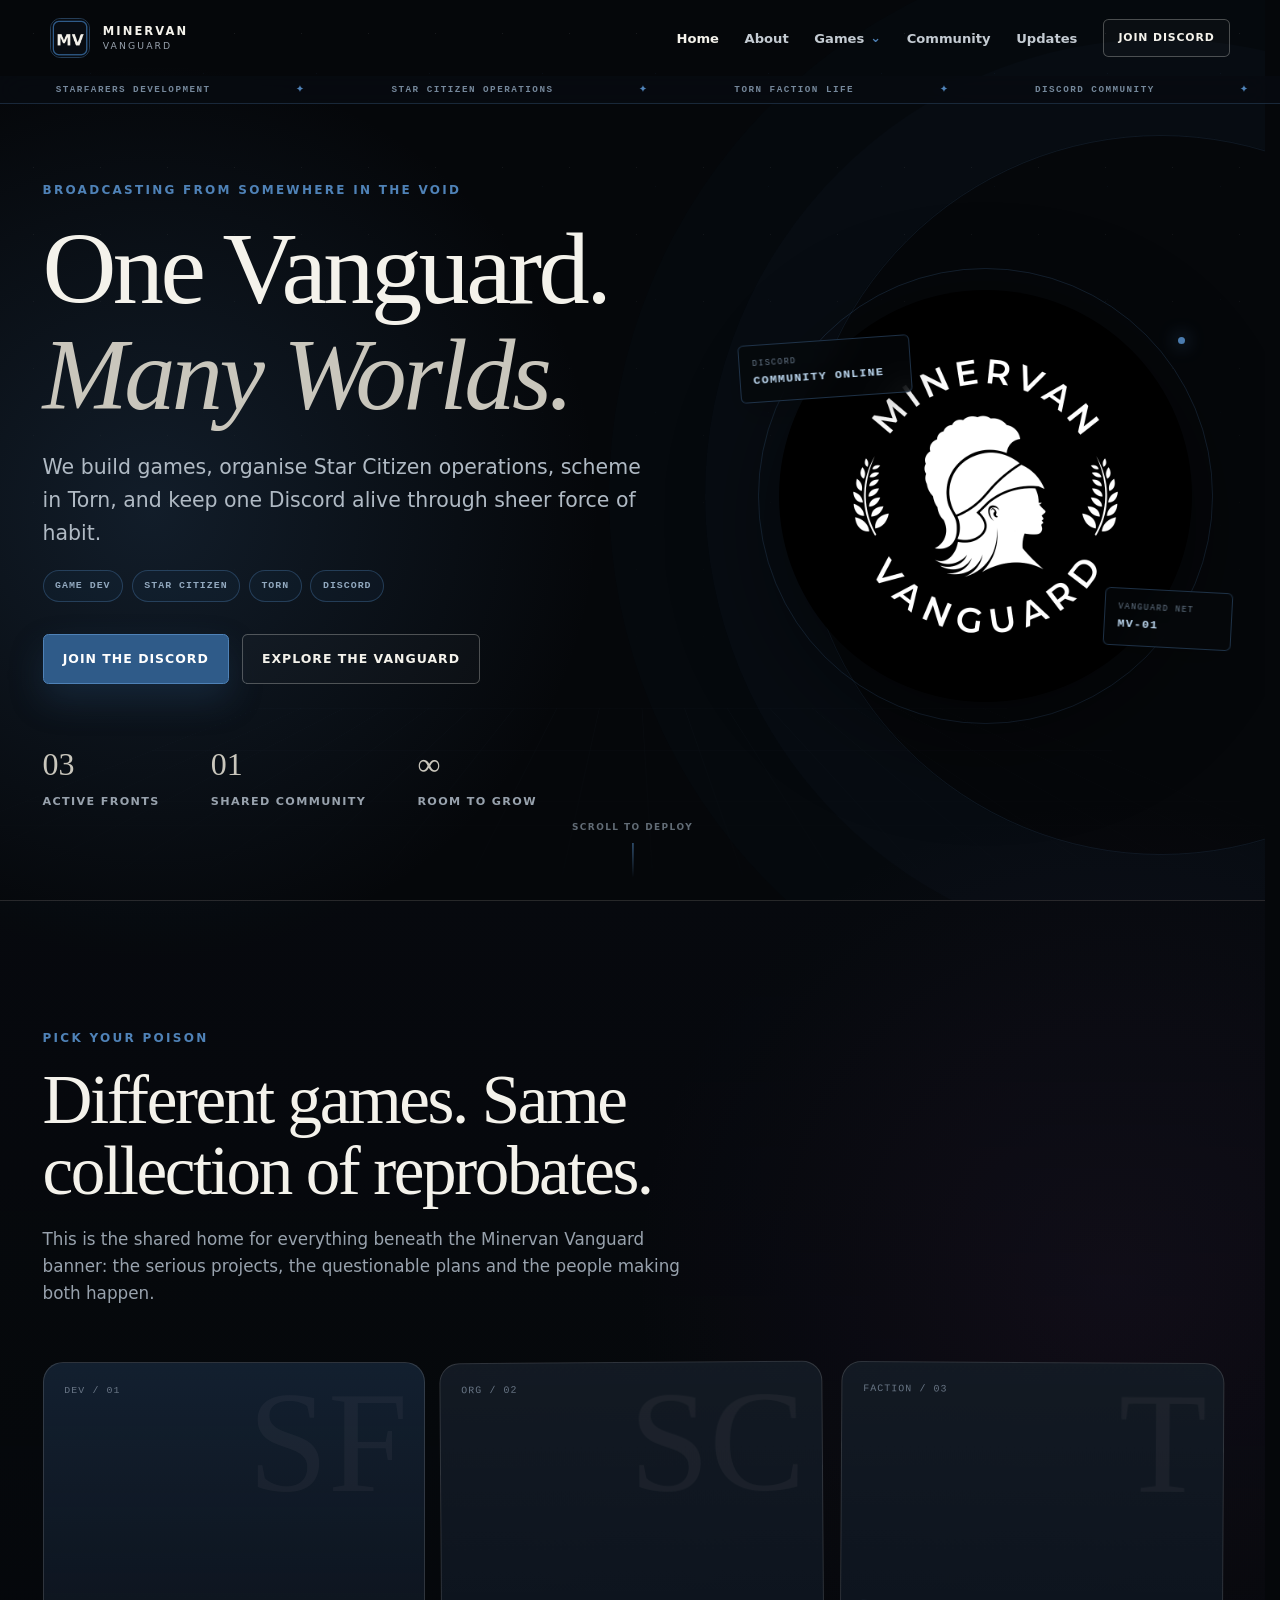
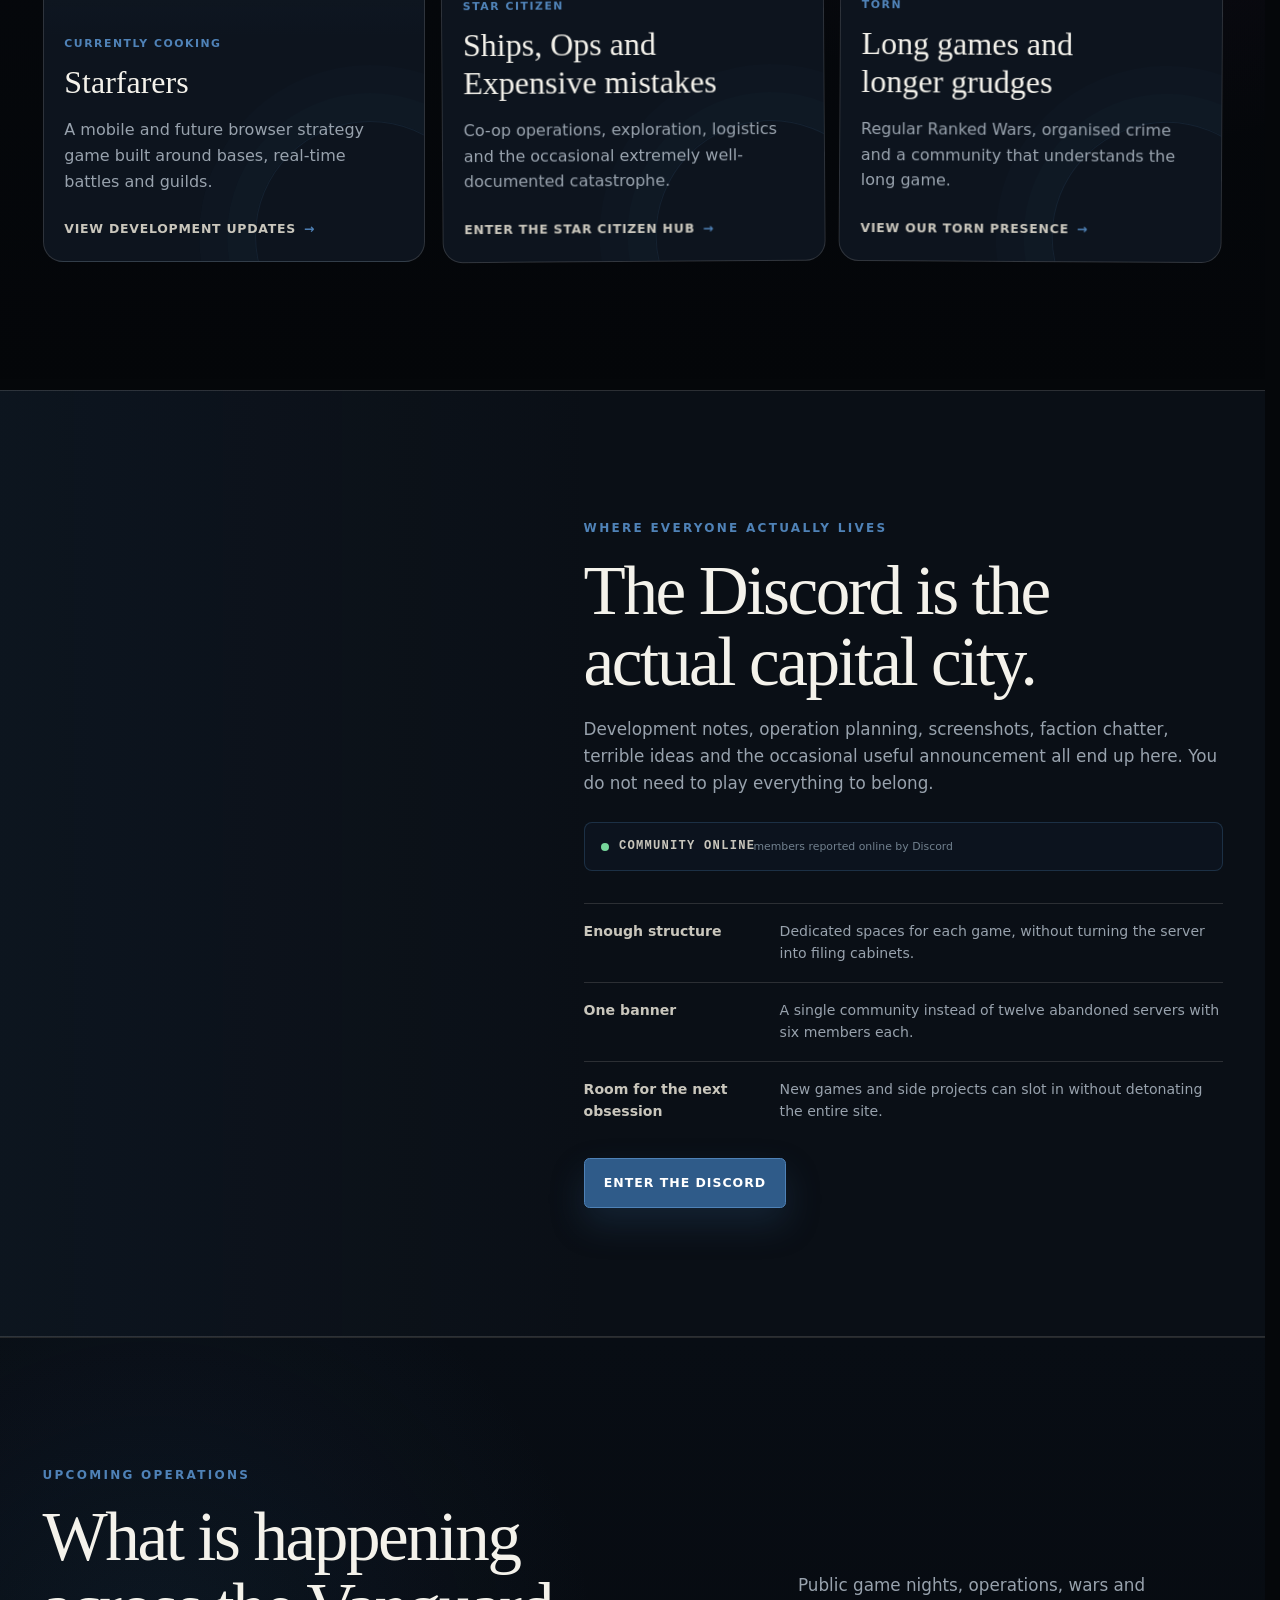
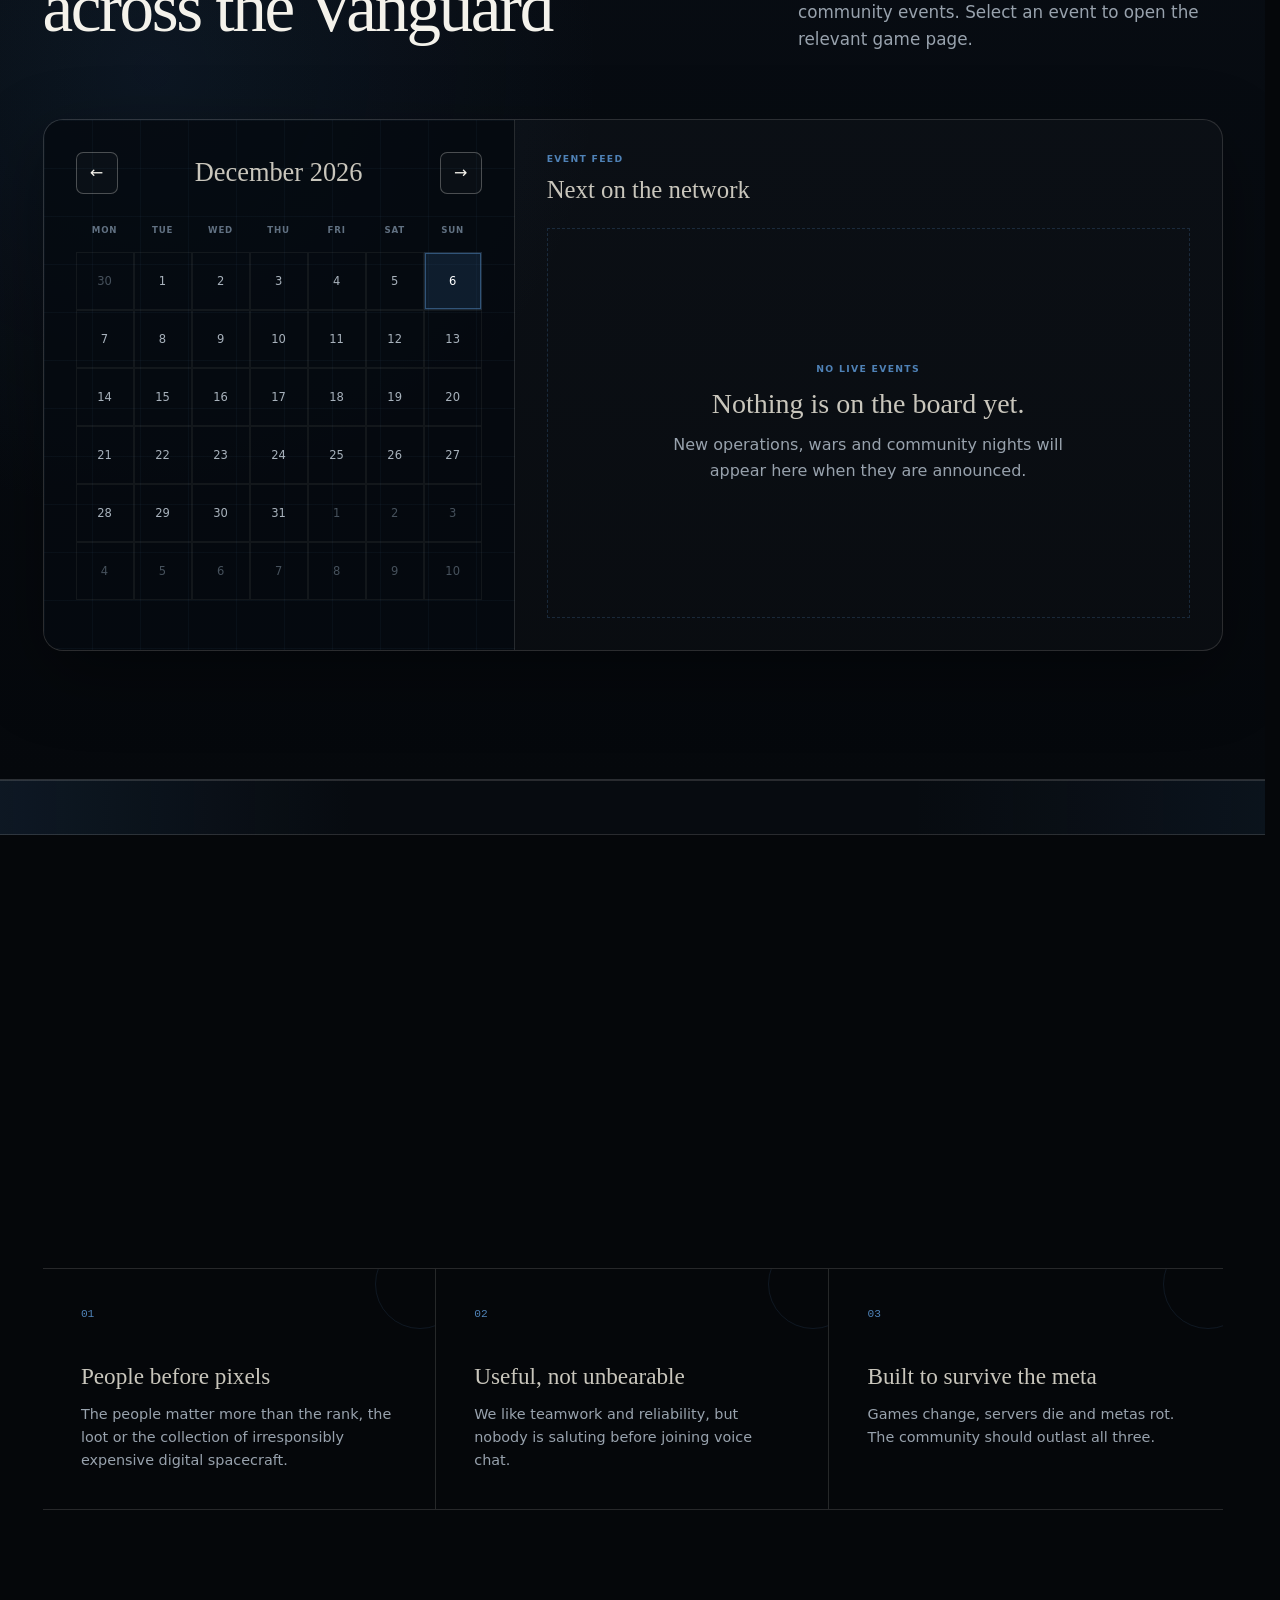
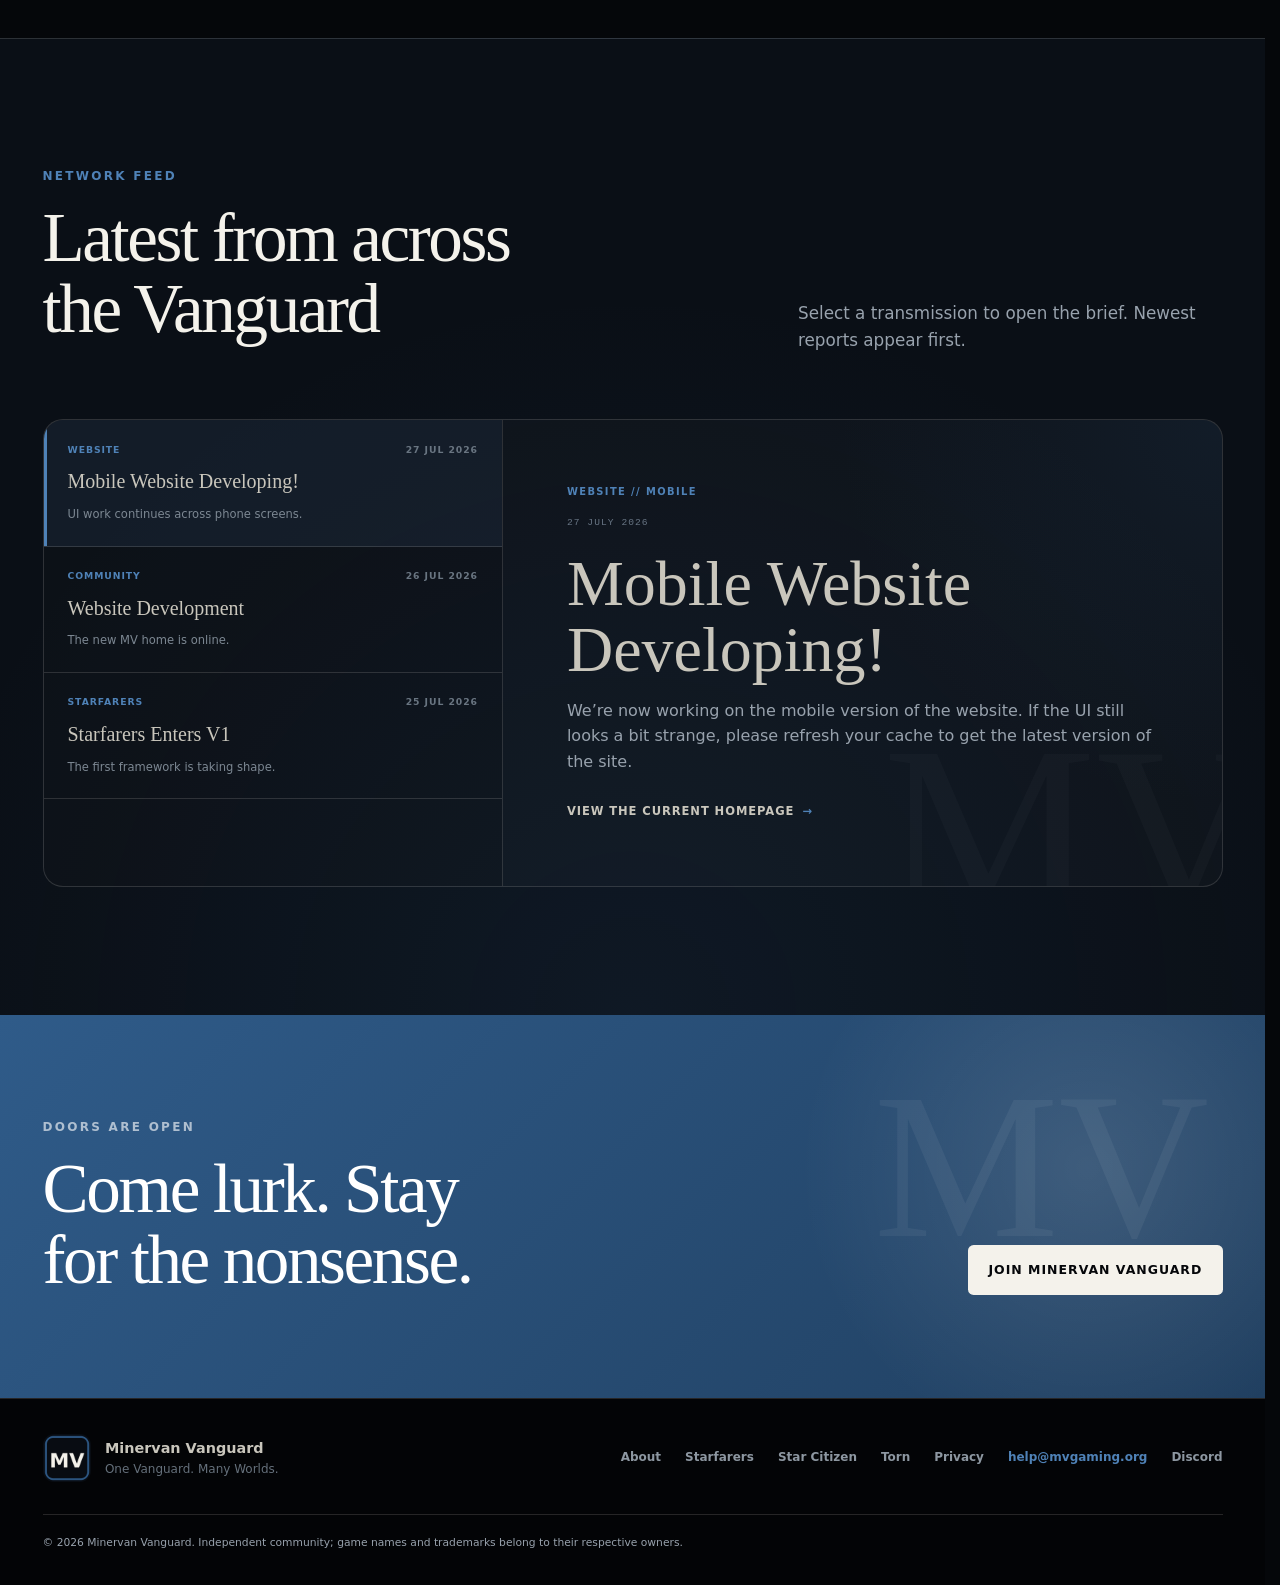
==== commit 29cf327c: "Add files via upload Final V1 pass.  Event box, Discord window and stuff" ====
--- a/index.html
+++ b/index.html
@@ -4,15 +4,35 @@
   <meta charset="utf-8"><meta name="viewport" content="width=device-width, initial-scale=1">
   <meta name="theme-color" content="#06090e">
   <meta name="description" content="Minervan Vanguard — an international gaming community, MMO guild and home of Starfarers.">
-  <title>Minervan Vanguard | One Vanguard. Many Worlds.</title><link rel="canonical" href="https://mvgaming.org/">
+  <title>Minervan Vanguard | One Vanguard. Many Worlds.</title>
+<!-- Social sharing preview -->
+  <meta property="og:type" content="website">
+  <meta property="og:site_name" content="Minervan Vanguard">
+  <meta property="og:locale" content="en_GB">
+  <meta property="og:title" content="Minervan Vanguard | One Vanguard. Many Worlds.">
+  <meta property="og:description" content="An international gaming community, MMO guild and home of Starfarers.">
+  <meta property="og:url" content="https://mvgaming.org/">
+  <meta property="og:image" content="https://mvgaming.org/assets/social/homepage-social.jpg">
+  <meta property="og:image:secure_url" content="https://mvgaming.org/assets/social/homepage-social.jpg">
+  <meta property="og:image:type" content="image/jpeg">
+  <meta property="og:image:width" content="1200">
+  <meta property="og:image:height" content="630">
+  <meta property="og:image:alt" content="Minervan Vanguard crest beside the words One Vanguard, Many Worlds.">
+  <meta name="twitter:card" content="summary_large_image">
+  <meta name="twitter:title" content="Minervan Vanguard | One Vanguard. Many Worlds.">
+  <meta name="twitter:description" content="An international gaming community, MMO guild and home of Starfarers.">
+  <meta name="twitter:image" content="https://mvgaming.org/assets/social/homepage-social.jpg">
+  <meta name="twitter:image:alt" content="Minervan Vanguard crest beside the words One Vanguard, Many Worlds."><link rel="canonical" href="https://mvgaming.org/">
   <link rel="icon" type="image/png" href="./assets/favicon.png">
-  <link rel="stylesheet" href="./styles.css?v=7"><link rel="stylesheet" href="./mobile-fix.css?v=3"><link rel="stylesheet" href="./ticker-fix.css?v=1"><link rel="stylesheet" href="./navigation-fix.css?v=2"><link rel="stylesheet" href="./cls-fix.css?v=2">
+  <link rel="stylesheet" href="./styles.css?v=7"><link rel="stylesheet" href="./mobile-fix.css?v=3"><link rel="stylesheet" href="./ticker-fix.css?v=1"><link rel="stylesheet" href="./navigation-fix.css?v=2"><link rel="stylesheet" href="./cls-fix.css?v=2"><link rel="stylesheet" href="./site-extras.css?v=1">
   <script src="./site-config.js" defer></script><script src="./script.js?v=7" defer></script>
   <script>
     if (window.location.pathname.endsWith("/index.html")) {
       window.history.replaceState(null, "", "/" + window.location.search + window.location.hash);
     }
   </script>
+  <script src="./events-data.js?v=1" defer></script>
+  <script src="./events-widget.js?v=1" defer></script>
 </head>
 <body>
   <a class="skip-link" href="#main-content">Skip to content</a>
@@ -96,6 +116,20 @@
       </div>
     </section>
 
+    <section class="section events-section" id="events">
+      <div class="container">
+        <div class="section-heading split reveal"><div><p class="eyebrow">Upcoming operations</p><h2>What is happening across the Vanguard</h2></div><p>Public game nights, operations, wars and community events. Select an event to open the relevant game page.</p></div>
+        <div class="events-widget reveal" data-events-widget>
+          <section class="events-calendar-panel" aria-label="Event calendar">
+            <div class="calendar-toolbar"><button type="button" data-calendar-previous aria-label="Previous month">←</button><h3 data-calendar-month>Calendar</h3><button type="button" data-calendar-next aria-label="Next month">→</button></div>
+            <div class="calendar-weekdays" aria-hidden="true"><span>MON</span><span>TUE</span><span>WED</span><span>THU</span><span>FRI</span><span>SAT</span><span>SUN</span></div>
+            <div class="calendar-grid" data-calendar-grid aria-live="polite"></div>
+          </section>
+          <section class="events-list-panel" aria-label="Upcoming events"><div class="events-list-heading"><span>EVENT FEED</span><strong>Next on the network</strong></div><div class="events-list" data-events-list aria-live="polite"><div class="events-empty"><span>LOADING EVENTS</span><h3>Checking the board…</h3></div></div></section>
+        </div>
+      </div>
+    </section>
+
     <section class="now-playing"><div class="container now-playing-grid reveal"><div class="now-playing-label"><span class="pulse-dot"></span>CURRENTLY ON THE NETWORK</div><div class="now-playing-items"><span>Building Starfarers</span><span>Planning the next op</span><span>Checking Torn timers</span><span>Ignoring sensible bedtimes</span></div></div></section>
 
     <section class="section principles"><div class="container"><div class="section-heading compact reveal"><p class="eyebrow">The vibe check</p><h2>Competent enough to pull it off. Casual enough to laugh when we do not.</h2></div><div class="principle-grid"><article class="reveal"><span>01</span><h3>People before pixels</h3><p>The people matter more than the rank, the loot or the collection of irresponsibly expensive digital spacecraft.</p></article><article class="reveal"><span>02</span><h3>Useful, not unbearable</h3><p>We like teamwork and reliability, but nobody is saluting before joining voice chat.</p></article><article class="reveal"><span>03</span><h3>Built to survive the meta</h3><p>Games change, servers die and metas rot. The community should outlast all three.</p></article></div></div></section>
@@ -123,7 +157,7 @@
   <footer class="site-footer">
     <div class="container footer-grid">
       <div class="footer-brand"><img src="./assets/favicon.png" alt="" width="48" height="48"><div><strong>Minervan Vanguard</strong><span>One Vanguard. Many Worlds.</span></div></div>
-      <div class="footer-links"><a href="./about.html">About</a><a href="./starfarers.html">Starfarers</a><a href="./star-citizen.html">Star Citizen</a><a href="./torn.html">Torn</a><a class="js-discord-link" href="#">Discord</a></div>
+      <div class="footer-links"><a href="./about.html">About</a><a href="./starfarers.html">Starfarers</a><a href="./star-citizen.html">Star Citizen</a><a href="./torn.html">Torn</a><a href="./privacy.html">Privacy</a><a href="mailto:help@mvgaming.org">help@mvgaming.org</a><a class="js-discord-link" href="#">Discord</a></div>
       <p class="footer-legal">© <span data-current-year>2026</span> Minervan Vanguard. Independent community; game names and trademarks belong to their respective owners.</p>
     </div>
   </footer>
--- a/site-extras.css
+++ b/site-extras.css
@@ -0,0 +1,70 @@
+
+.footer-links a[href^="mailto:"] { color: var(--blue-bright); }
+
+.events-section { border-block:1px solid var(--line); background:radial-gradient(circle at 12% 32%,rgba(47,91,137,.14),transparent 28rem),linear-gradient(180deg,#080d14,#05080c); }
+.events-widget { display:grid; grid-template-columns:minmax(330px,.8fr) minmax(0,1.2fr); border:1px solid var(--line); border-radius:var(--radius); overflow:hidden; background:rgba(255,255,255,.018); box-shadow:var(--shadow); }
+.events-calendar-panel { min-height:520px; padding:clamp(1.25rem,3vw,2rem); border-right:1px solid var(--line); background:linear-gradient(rgba(79,130,183,.055) 1px,transparent 1px),linear-gradient(90deg,rgba(79,130,183,.055) 1px,transparent 1px),rgba(4,9,15,.82); background-size:48px 48px; }
+.calendar-toolbar { display:grid; grid-template-columns:42px 1fr 42px; align-items:center; gap:.7rem; margin-bottom:1.4rem; }
+.calendar-toolbar h3 { margin:0; color:var(--ivory); font-family:Georgia,"Times New Roman",serif; font-size:1.65rem; font-weight:500; text-align:center; }
+.calendar-toolbar button { width:42px; height:42px; border:1px solid var(--line-strong); border-radius:.45rem; color:var(--paper); background:rgba(255,255,255,.025); cursor:pointer; }
+.calendar-toolbar button:hover,.calendar-toolbar button:focus-visible { border-color:var(--blue-bright); color:var(--blue-bright); }
+.calendar-weekdays,.calendar-grid { display:grid; grid-template-columns:repeat(7,1fr); }
+.calendar-weekdays { margin-bottom:.4rem; }
+.calendar-weekdays span { padding:.5rem .15rem; color:#617182; font-size:.54rem; font-weight:800; letter-spacing:.09em; text-align:center; }
+.calendar-day { position:relative; display:grid; place-items:center; min-width:0; aspect-ratio:1; border:1px solid rgba(244,242,235,.055); color:#a8b2bc; font-size:.72rem; }
+.calendar-day.is-outside { color:#46515c; }
+.calendar-day.is-today { color:white; background:rgba(47,91,137,.24); outline:1px solid rgba(79,130,183,.55); outline-offset:-2px; }
+.calendar-day.has-event::after { position:absolute; bottom:13%; width:5px; height:5px; content:""; border-radius:50%; background:var(--blue-bright); box-shadow:0 0 10px var(--blue-bright); }
+.events-list-panel { min-height:520px; padding:clamp(1.25rem,3vw,2rem); }
+.events-list-heading { display:grid; gap:.2rem; margin-bottom:1.15rem; }
+.events-list-heading span,.events-empty>span { color:var(--blue-bright); font-size:.58rem; font-weight:850; letter-spacing:.14em; }
+.events-list-heading strong { color:var(--ivory); font-family:Georgia,"Times New Roman",serif; font-size:1.55rem; font-weight:500; }
+.events-list { display:grid; min-height:390px; align-content:start; }
+.event-item { display:grid; grid-template-columns:66px minmax(0,1fr) auto; align-items:center; gap:1rem; padding:1.15rem .4rem; border-top:1px solid var(--line); transition:background .18s ease,padding .18s ease; }
+.event-item:last-child { border-bottom:1px solid var(--line); }
+.event-item:hover,.event-item:focus-visible { padding-inline:.8rem; background:rgba(47,91,137,.09); }
+.event-date-block { display:grid; justify-items:center; padding:.55rem; border:1px solid rgba(79,130,183,.32); background:rgba(47,91,137,.08); }
+.event-date-block strong { color:var(--paper); font-family:Georgia,"Times New Roman",serif; font-size:1.65rem; line-height:1; }
+.event-date-block span,.event-copy>span,.event-copy small { color:#68819a; font-size:.55rem; font-weight:800; letter-spacing:.09em; text-transform:uppercase; }
+.event-copy h3 { margin:.2rem 0 .3rem; color:var(--ivory); font-family:Georgia,"Times New Roman",serif; font-size:1.25rem; font-weight:500; }
+.event-copy p { margin-bottom:.45rem; font-size:.82rem; }
+.event-arrow { color:var(--blue-bright); font-size:1.35rem; }
+.events-empty { display:grid; align-content:center; min-height:390px; padding:2rem; border:1px dashed rgba(79,130,183,.24); text-align:center; }
+.events-empty h3 { margin:.7rem 0; color:var(--ivory); font-family:Georgia,"Times New Roman",serif; font-size:1.75rem; font-weight:500; }
+.events-empty p { max-width:430px; margin:0 auto; }
+
+.privacy-hero { background:radial-gradient(circle at 78% 46%,rgba(47,91,137,.18),transparent 28rem),linear-gradient(135deg,#05080c,#09121c 62%,#030507); }
+.privacy-summary,.privacy-contact { padding:clamp(1.5rem,4vw,3rem); border:1px solid rgba(79,130,183,.3); background:rgba(5,12,20,.84); box-shadow:var(--shadow); }
+.privacy-summary>span,.privacy-contact>span { color:var(--blue-bright); font-size:.6rem; font-weight:850; letter-spacing:.14em; }
+.privacy-summary>strong { display:block; margin:.6rem 0 1rem; color:var(--paper); font-family:Georgia,"Times New Roman",serif; font-size:clamp(2rem,4vw,3.5rem); font-weight:500; line-height:1; }
+.privacy-layout { display:grid; grid-template-columns:minmax(0,1.4fr) minmax(280px,.6fr); align-items:start; gap:clamp(2rem,7vw,6rem); }
+.privacy-content { max-width:800px; }
+.privacy-content h2 { margin:2.6rem 0 1rem; font-size:clamp(2rem,4vw,3.2rem); }
+.privacy-content h2:first-child { margin-top:0; }
+.privacy-content h3 { margin:1.5rem 0 .55rem; color:var(--ivory); font-family:Georgia,"Times New Roman",serif; font-size:1.35rem; font-weight:500; }
+.privacy-content a { color:var(--blue-bright); text-decoration:underline; text-underline-offset:3px; }
+.privacy-contact { position:sticky; top:calc(var(--header-height) + 2rem); }
+.privacy-contact h3 { margin:.6rem 0; color:var(--ivory); font-family:Georgia,"Times New Roman",serif; font-size:2rem; font-weight:500; }
+
+.not-found-hero { display:grid; align-items:center; min-height:78svh; padding:calc(var(--header-height) + 4rem) 0 5rem; overflow:hidden; background:radial-gradient(circle at 75% 50%,rgba(47,91,137,.16),transparent 28rem),#05080c; }
+.not-found-grid { display:grid; grid-template-columns:1fr .8fr; align-items:center; gap:3rem; }
+.not-found-copy h1 { max-width:800px; font-size:clamp(4rem,9vw,8rem); }
+.not-found-copy>p:not(.eyebrow) { max-width:620px; font-size:1.05rem; }
+.not-found-mark { color:rgba(79,130,183,.08); font-family:Georgia,"Times New Roman",serif; font-size:clamp(12rem,28vw,28rem); line-height:.75; text-align:center; }
+
+.sc-footer-links { display:flex; flex-wrap:wrap; gap:1.2rem; }
+.sc-footer-links a { color:#8ea7b1; }
+.sc-footer-links a:hover,.sc-footer-links a:focus-visible { color:var(--cyan-bright,#8ee9f5); }
+
+@media (max-width:900px) {
+  .events-widget,.privacy-layout,.not-found-grid { grid-template-columns:1fr; }
+  .events-calendar-panel { min-height:0; border-right:0; border-bottom:1px solid var(--line); }
+  .privacy-contact { position:static; }
+  .not-found-mark { display:none; }
+}
+@media (max-width:620px) {
+  .events-list-panel,.events-calendar-panel { padding:1rem; }
+  .event-item { grid-template-columns:58px minmax(0,1fr); }
+  .event-arrow { display:none; }
+  .calendar-day { font-size:.64rem; }
+}
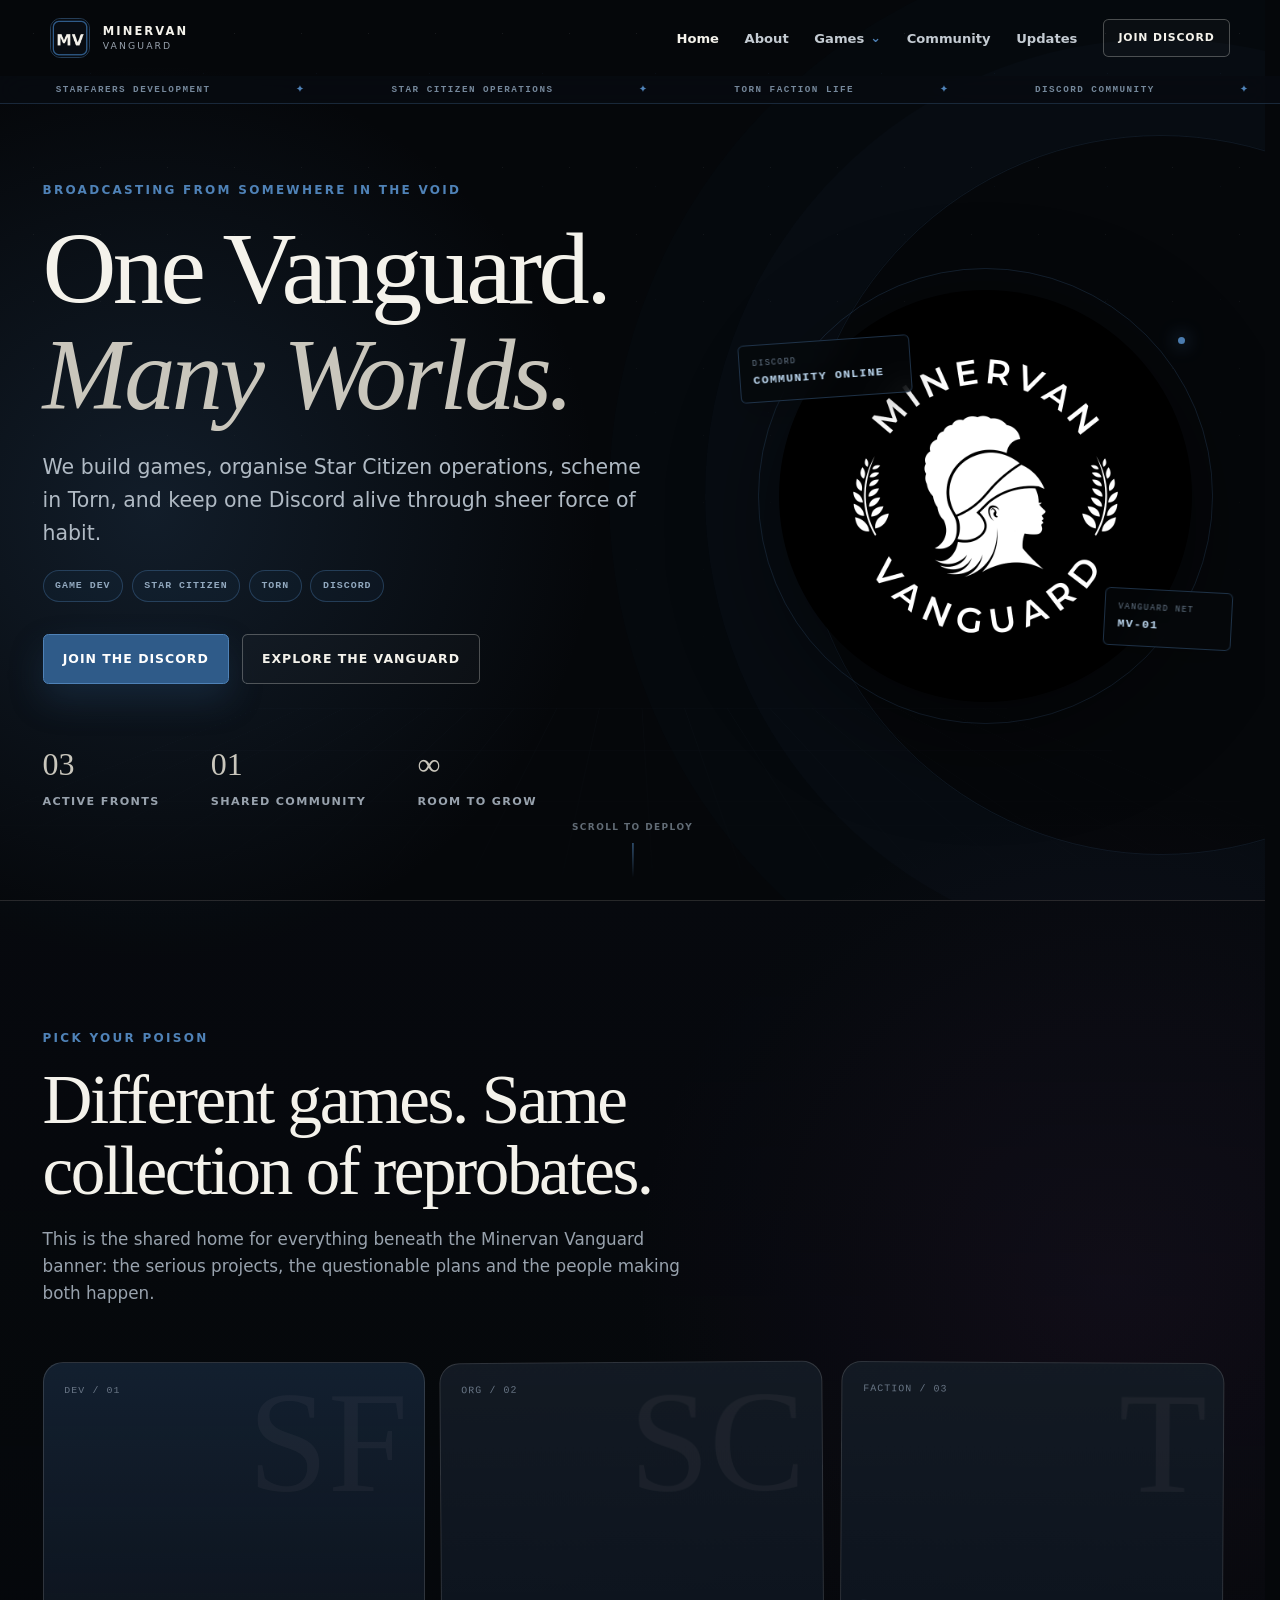
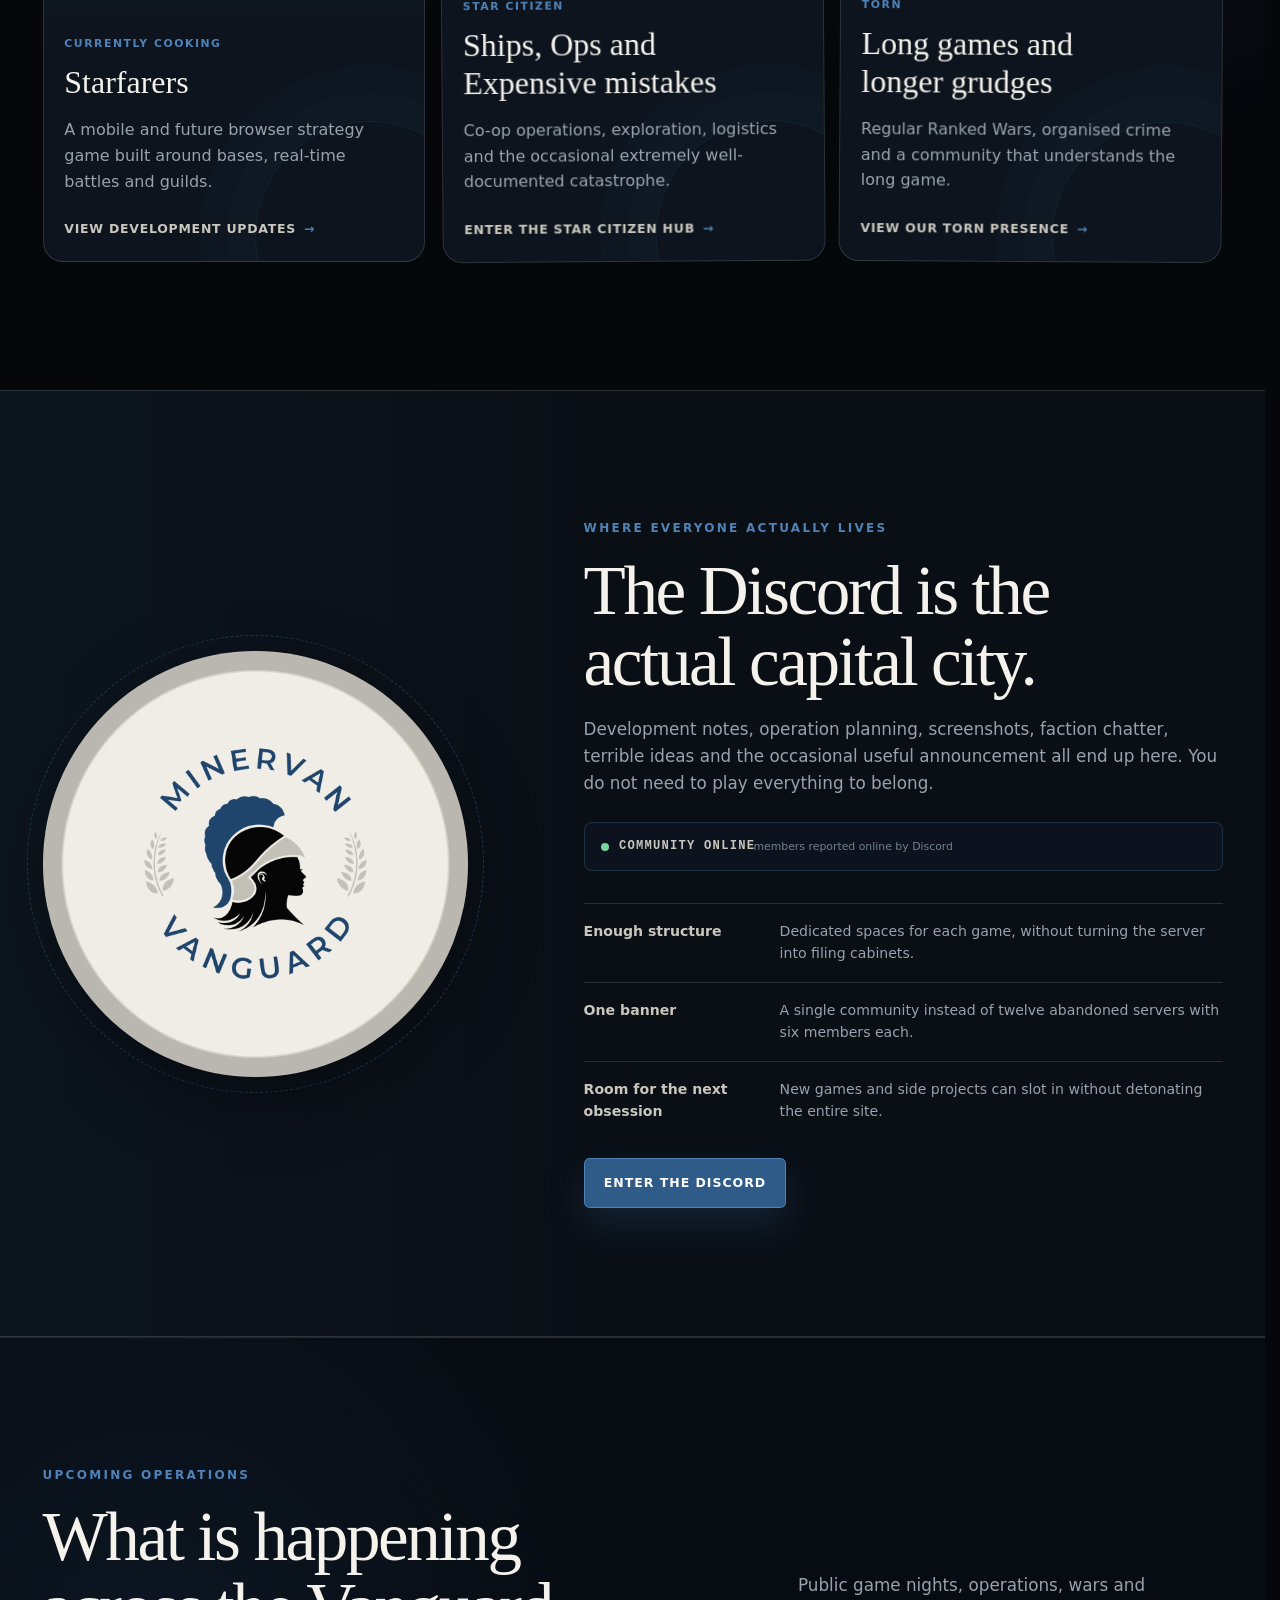
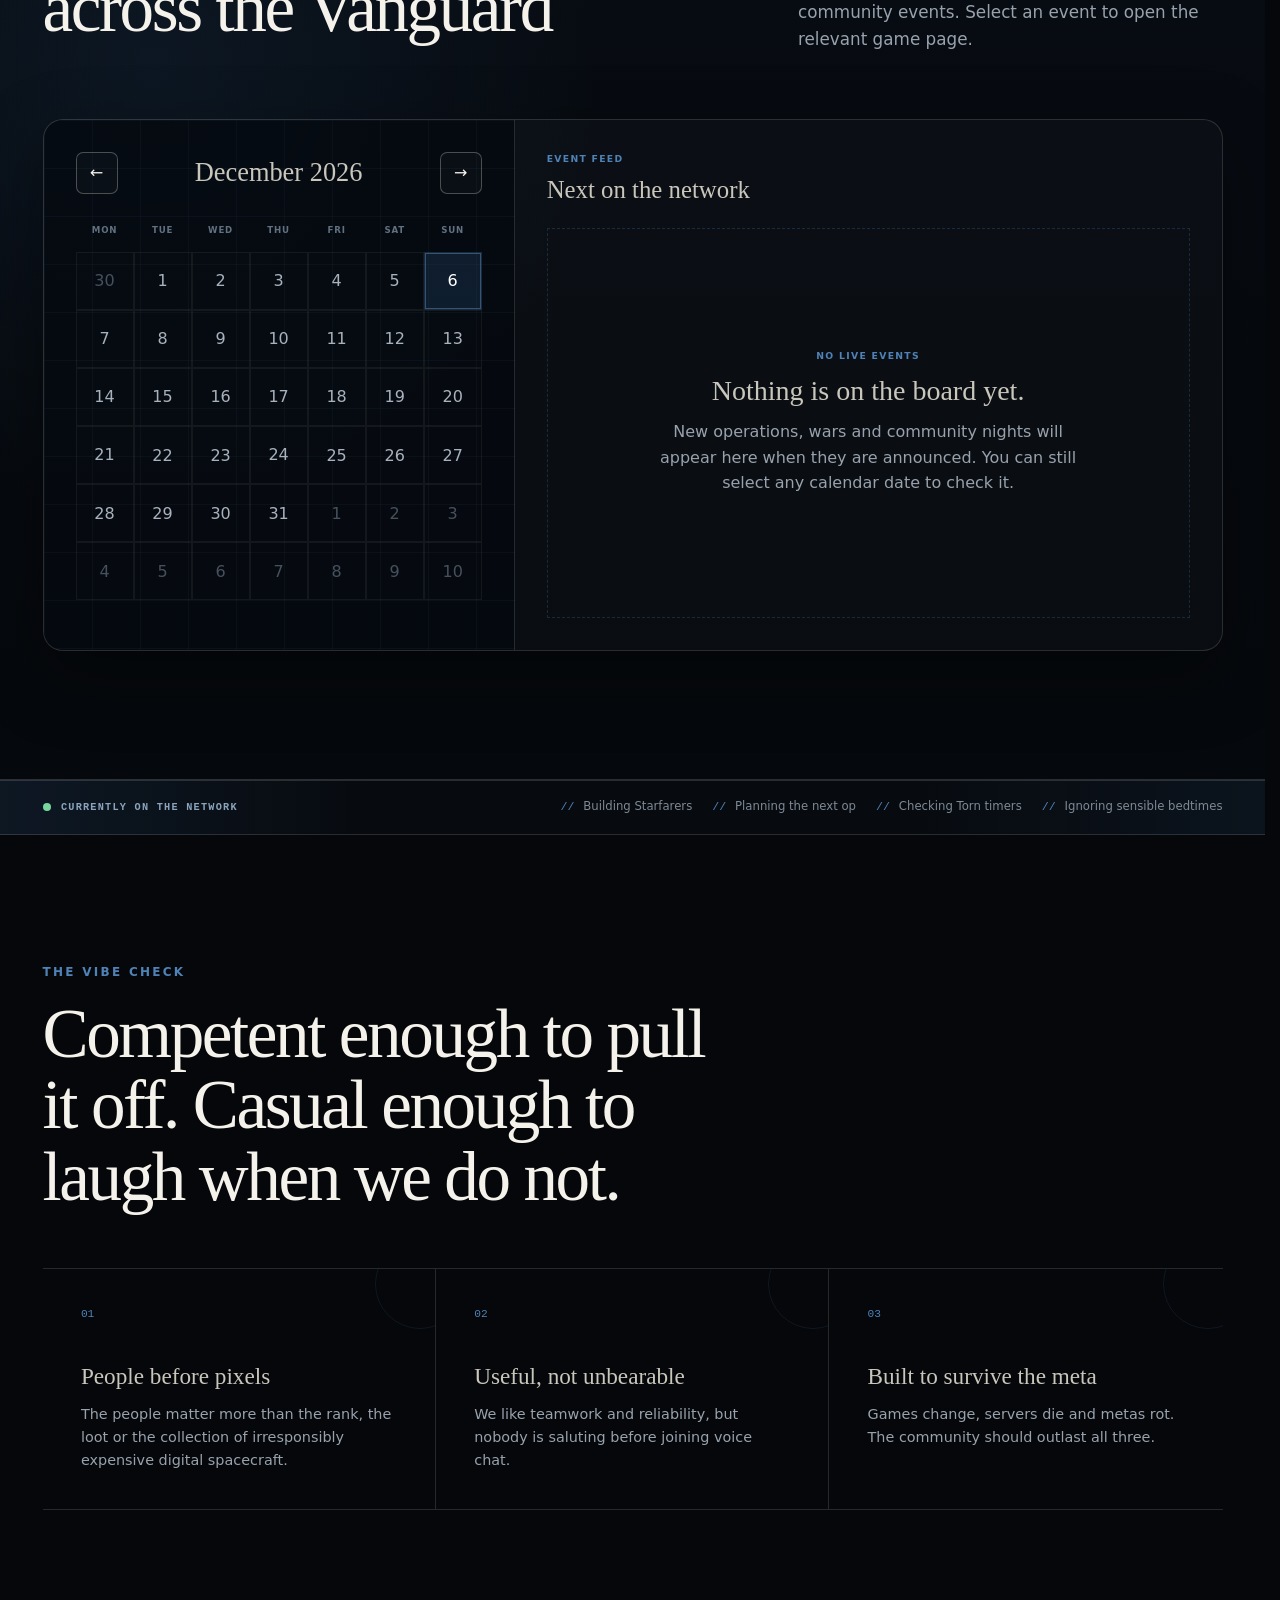
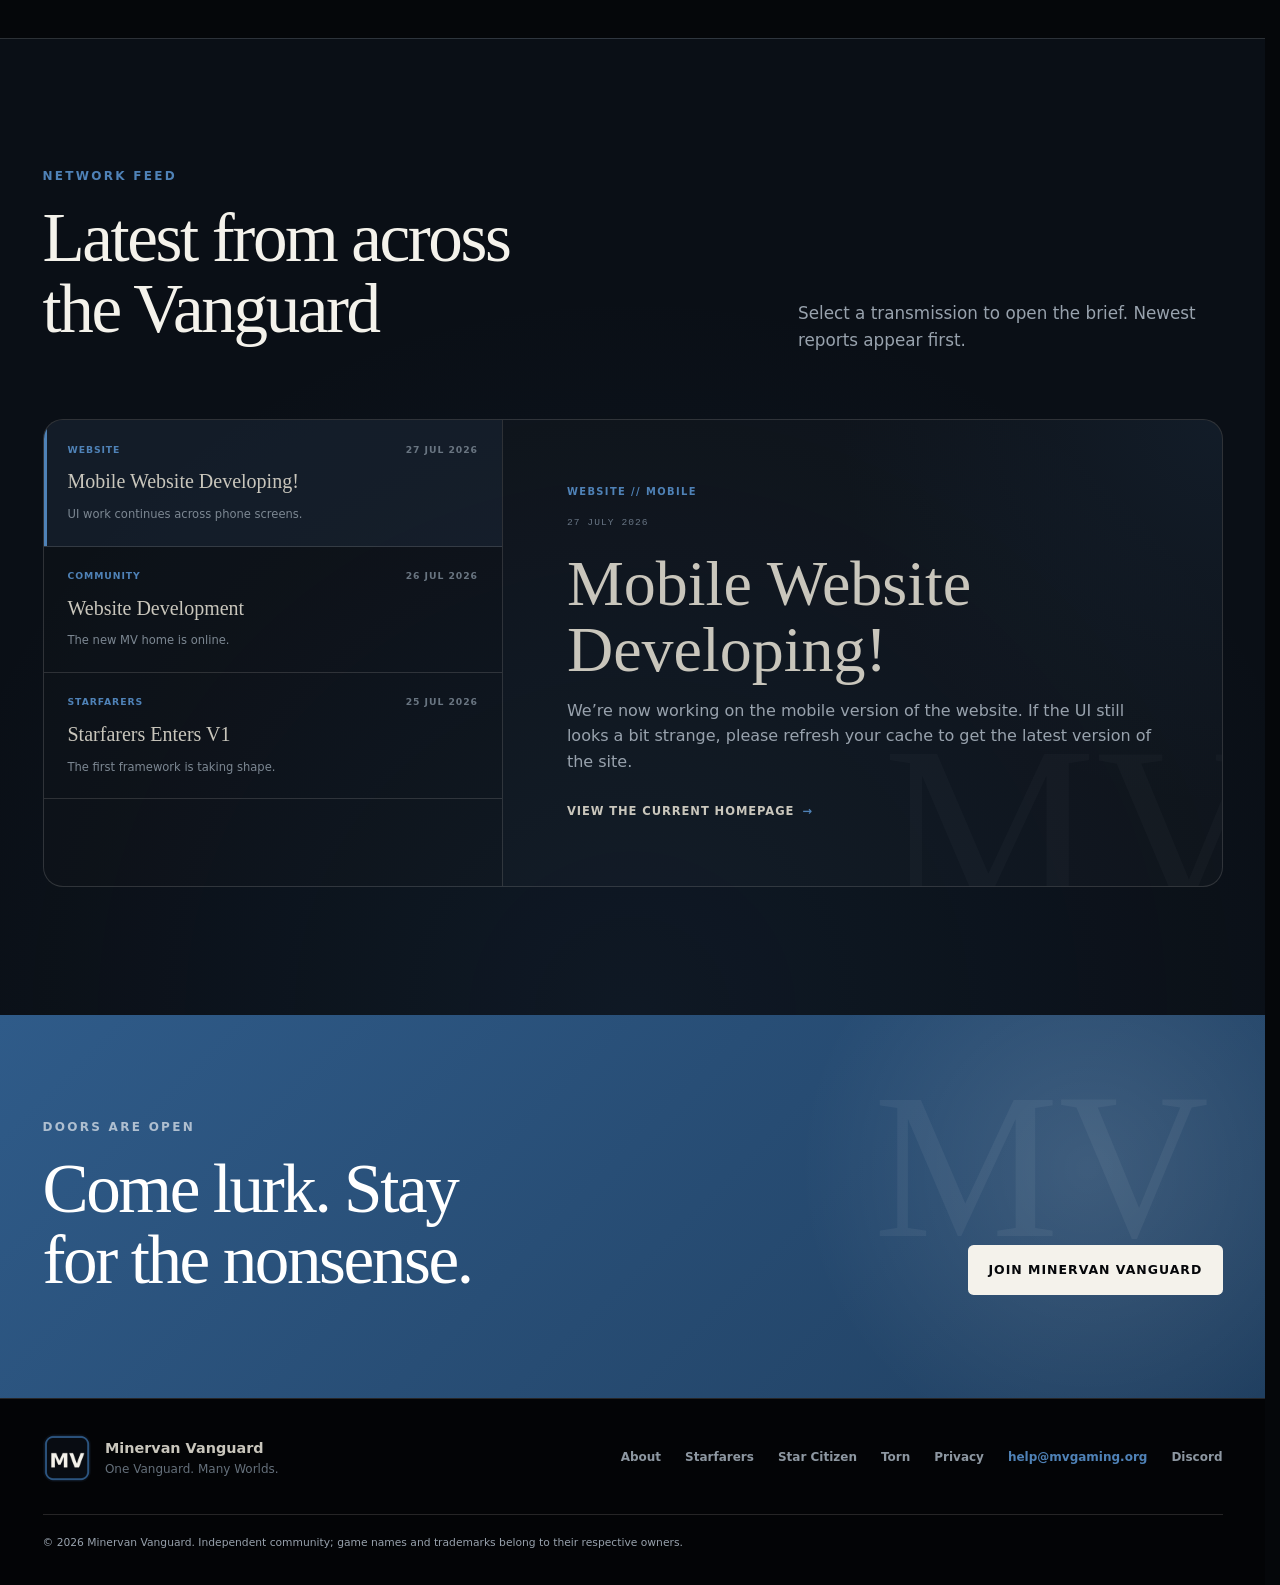
==== commit 18863f61: "Add files via upload Polish pass for V1" ====
--- a/index.html
+++ b/index.html
@@ -10,21 +10,21 @@
   <meta property="og:site_name" content="Minervan Vanguard">
   <meta property="og:locale" content="en_GB">
   <meta property="og:title" content="Minervan Vanguard | One Vanguard. Many Worlds.">
-  <meta property="og:description" content="An international gaming community, MMO guild and home of Starfarers.">
+  <meta property="og:description" content="Gaming community, MMO guild and home of Starfarers.">
   <meta property="og:url" content="https://mvgaming.org/">
-  <meta property="og:image" content="https://mvgaming.org/assets/social/homepage-social.jpg">
-  <meta property="og:image:secure_url" content="https://mvgaming.org/assets/social/homepage-social.jpg">
+  <meta property="og:image" content="https://mvgaming.org/assets/social/homepage-social-v2.jpg">
+  <meta property="og:image:secure_url" content="https://mvgaming.org/assets/social/homepage-social-v2.jpg">
   <meta property="og:image:type" content="image/jpeg">
   <meta property="og:image:width" content="1200">
   <meta property="og:image:height" content="630">
   <meta property="og:image:alt" content="Minervan Vanguard crest beside the words One Vanguard, Many Worlds.">
   <meta name="twitter:card" content="summary_large_image">
   <meta name="twitter:title" content="Minervan Vanguard | One Vanguard. Many Worlds.">
-  <meta name="twitter:description" content="An international gaming community, MMO guild and home of Starfarers.">
-  <meta name="twitter:image" content="https://mvgaming.org/assets/social/homepage-social.jpg">
+  <meta name="twitter:description" content="Gaming community, MMO guild and home of Starfarers.">
+  <meta name="twitter:image" content="https://mvgaming.org/assets/social/homepage-social-v2.jpg">
   <meta name="twitter:image:alt" content="Minervan Vanguard crest beside the words One Vanguard, Many Worlds."><link rel="canonical" href="https://mvgaming.org/">
   <link rel="icon" type="image/png" href="./assets/favicon.png">
-  <link rel="stylesheet" href="./styles.css?v=7"><link rel="stylesheet" href="./mobile-fix.css?v=3"><link rel="stylesheet" href="./ticker-fix.css?v=1"><link rel="stylesheet" href="./navigation-fix.css?v=2"><link rel="stylesheet" href="./cls-fix.css?v=2"><link rel="stylesheet" href="./site-extras.css?v=1">
+  <link rel="stylesheet" href="./styles.css?v=7"><link rel="stylesheet" href="./mobile-fix.css?v=3"><link rel="stylesheet" href="./ticker-fix.css?v=1"><link rel="stylesheet" href="./navigation-fix.css?v=2"><link rel="stylesheet" href="./cls-fix.css?v=2"><link rel="stylesheet" href="./site-extras.css?v=2">
   <script src="./site-config.js" defer></script><script src="./script.js?v=7" defer></script>
   <script>
     if (window.location.pathname.endsWith("/index.html")) {
@@ -32,7 +32,7 @@
     }
   </script>
   <script src="./events-data.js?v=1" defer></script>
-  <script src="./events-widget.js?v=1" defer></script>
+  <script src="./events-widget.js?v=2" defer></script>
 </head>
 <body>
   <a class="skip-link" href="#main-content">Skip to content</a>
@@ -125,7 +125,7 @@
             <div class="calendar-weekdays" aria-hidden="true"><span>MON</span><span>TUE</span><span>WED</span><span>THU</span><span>FRI</span><span>SAT</span><span>SUN</span></div>
             <div class="calendar-grid" data-calendar-grid aria-live="polite"></div>
           </section>
-          <section class="events-list-panel" aria-label="Upcoming events"><div class="events-list-heading"><span>EVENT FEED</span><strong>Next on the network</strong></div><div class="events-list" data-events-list aria-live="polite"><div class="events-empty"><span>LOADING EVENTS</span><h3>Checking the board…</h3></div></div></section>
+          <section class="events-list-panel" aria-label="Upcoming events"><div class="events-list-heading"><div><span data-events-kicker>EVENT FEED</span><strong data-events-title>Next on the network</strong></div><button type="button" class="events-reset" data-events-reset hidden>Show upcoming</button></div><div class="events-list" data-events-list aria-live="polite"><div class="events-empty"><span>LOADING EVENTS</span><h3>Checking the board…</h3></div></div></section>
         </div>
       </div>
     </section>
--- a/site-extras.css
+++ b/site-extras.css
@@ -68,3 +68,104 @@
   .event-arrow { display:none; }
   .calendar-day { font-size:.64rem; }
 }
+
+
+/* Calendar day interaction */
+.calendar-day {
+  width: 100%;
+  padding: 0;
+  appearance: none;
+  font: inherit;
+  background: rgba(255,255,255,.005);
+  cursor: pointer;
+  transition: background .16s ease, border-color .16s ease, color .16s ease, transform .16s ease;
+}
+
+.calendar-day:hover,
+.calendar-day:focus-visible {
+  z-index: 1;
+  color: white;
+  border-color: rgba(79,130,183,.58);
+  background: rgba(47,91,137,.16);
+  outline: none;
+  transform: translateY(-1px);
+}
+
+.calendar-day.is-selected {
+  z-index: 2;
+  color: white;
+  border-color: var(--blue-bright);
+  background: rgba(47,91,137,.3);
+  box-shadow: inset 0 0 0 1px rgba(121,178,230,.28);
+}
+
+.calendar-day small {
+  position: absolute;
+  right: 8%;
+  bottom: 7%;
+  display: grid;
+  place-items: center;
+  min-width: 16px;
+  height: 16px;
+  padding: 0 4px;
+  border-radius: 999px;
+  color: #06101a;
+  background: var(--blue-bright);
+  font-size: .48rem;
+  font-weight: 900;
+  line-height: 1;
+}
+
+.calendar-day.has-event::after {
+  display: none;
+}
+
+.events-list-heading {
+  grid-template-columns: minmax(0,1fr) auto;
+  align-items: end;
+  gap: 1rem;
+}
+
+.events-list-heading > div {
+  display: grid;
+  gap: .2rem;
+}
+
+.events-reset {
+  padding: .58rem .75rem;
+  border: 1px solid rgba(79,130,183,.38);
+  border-radius: .42rem;
+  color: #a9bed2;
+  background: rgba(47,91,137,.08);
+  cursor: pointer;
+  font-size: .55rem;
+  font-weight: 850;
+  letter-spacing: .08em;
+  text-transform: uppercase;
+}
+
+.events-reset:hover,
+.events-reset:focus-visible {
+  color: white;
+  border-color: var(--blue-bright);
+  background: rgba(47,91,137,.2);
+}
+
+@media (max-width: 620px) {
+  .events-list-heading {
+    grid-template-columns: 1fr;
+    align-items: start;
+  }
+
+  .events-reset {
+    justify-self: start;
+  }
+
+  .calendar-day small {
+    right: 4%;
+    bottom: 4%;
+    min-width: 14px;
+    height: 14px;
+    font-size: .43rem;
+  }
+}
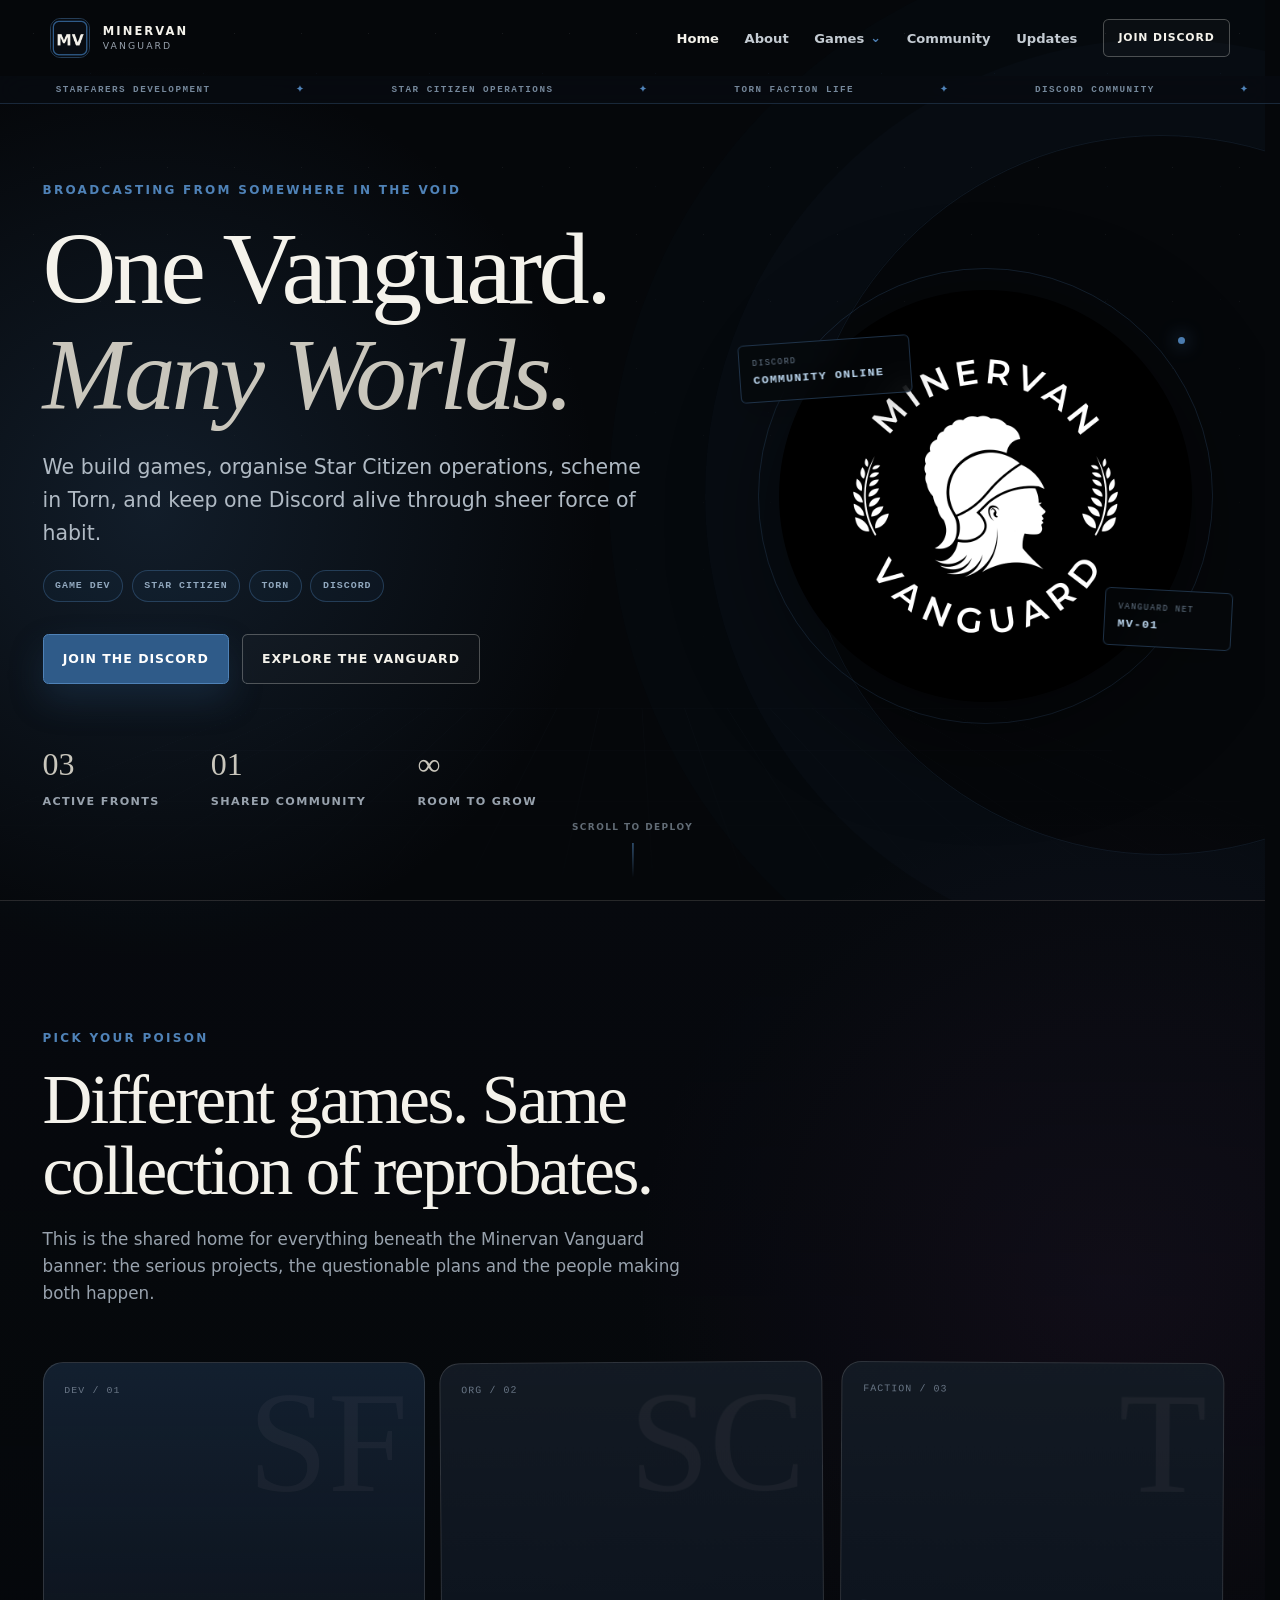
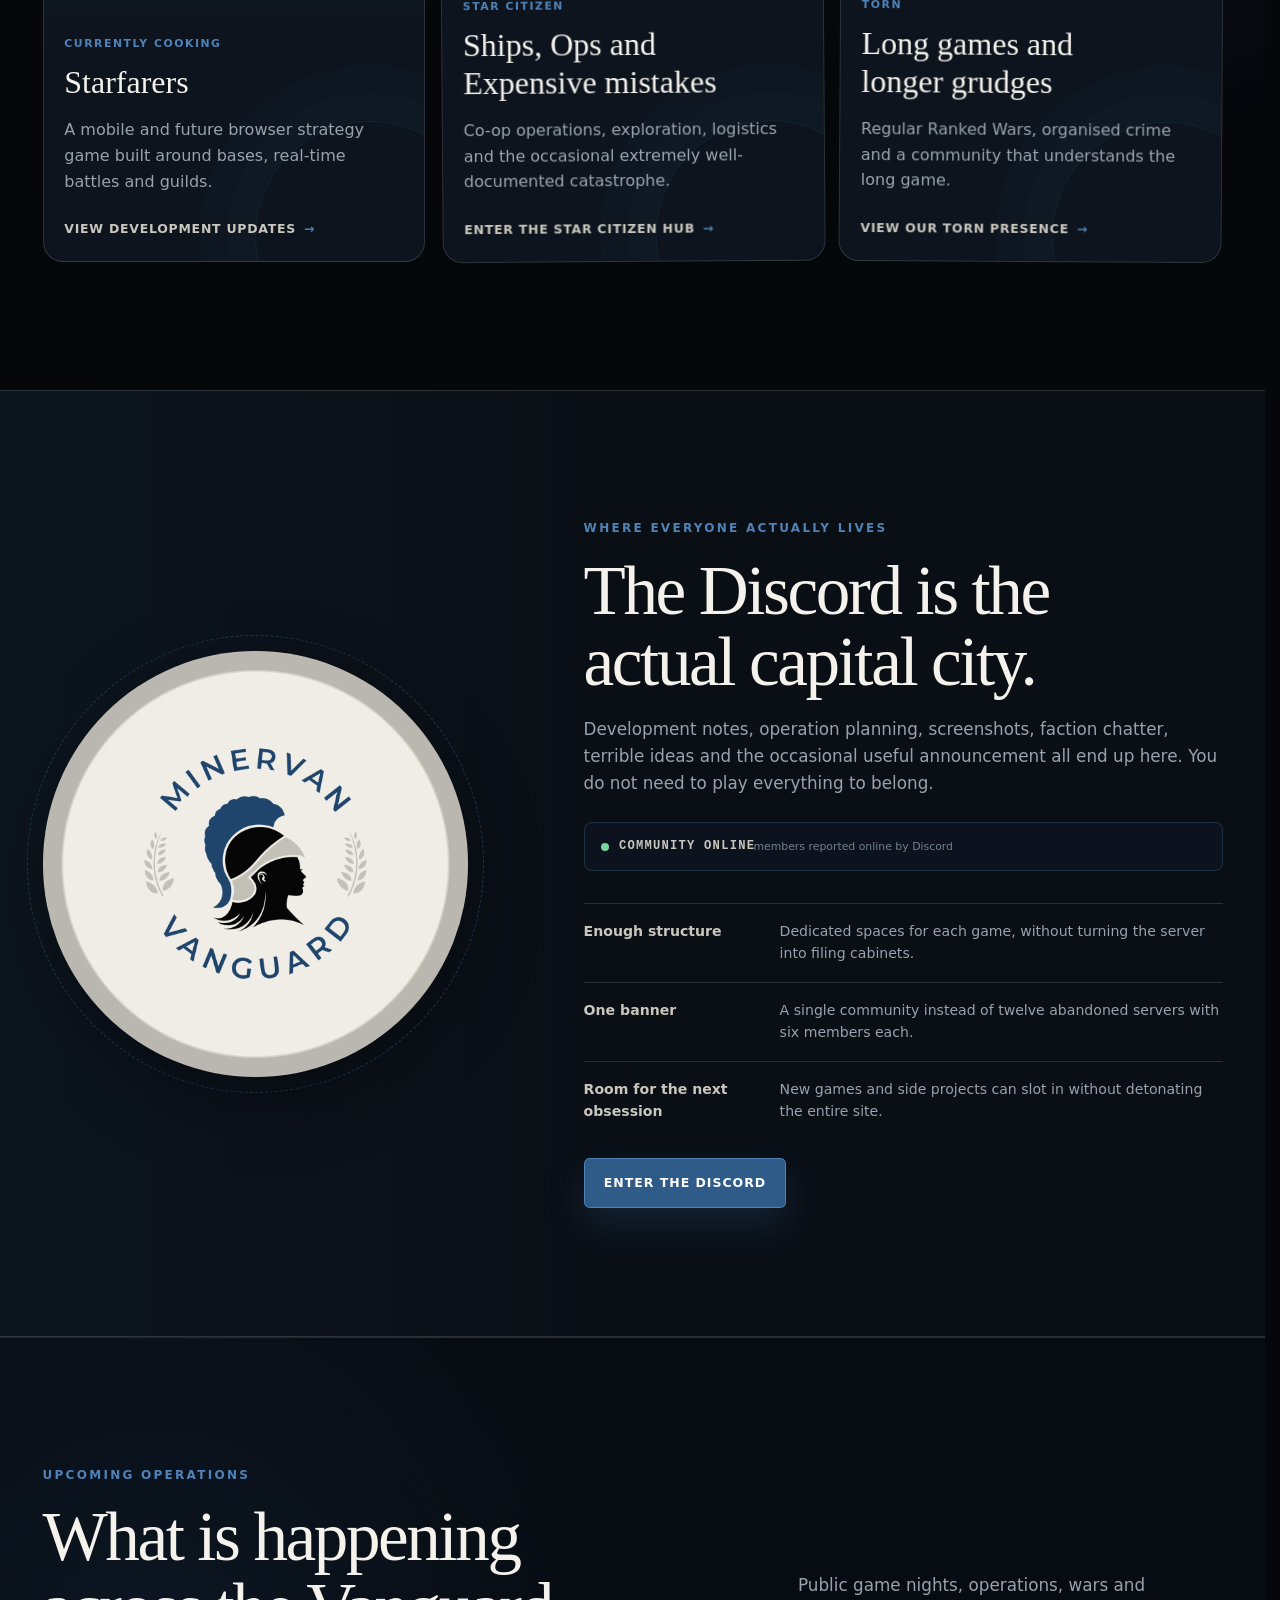
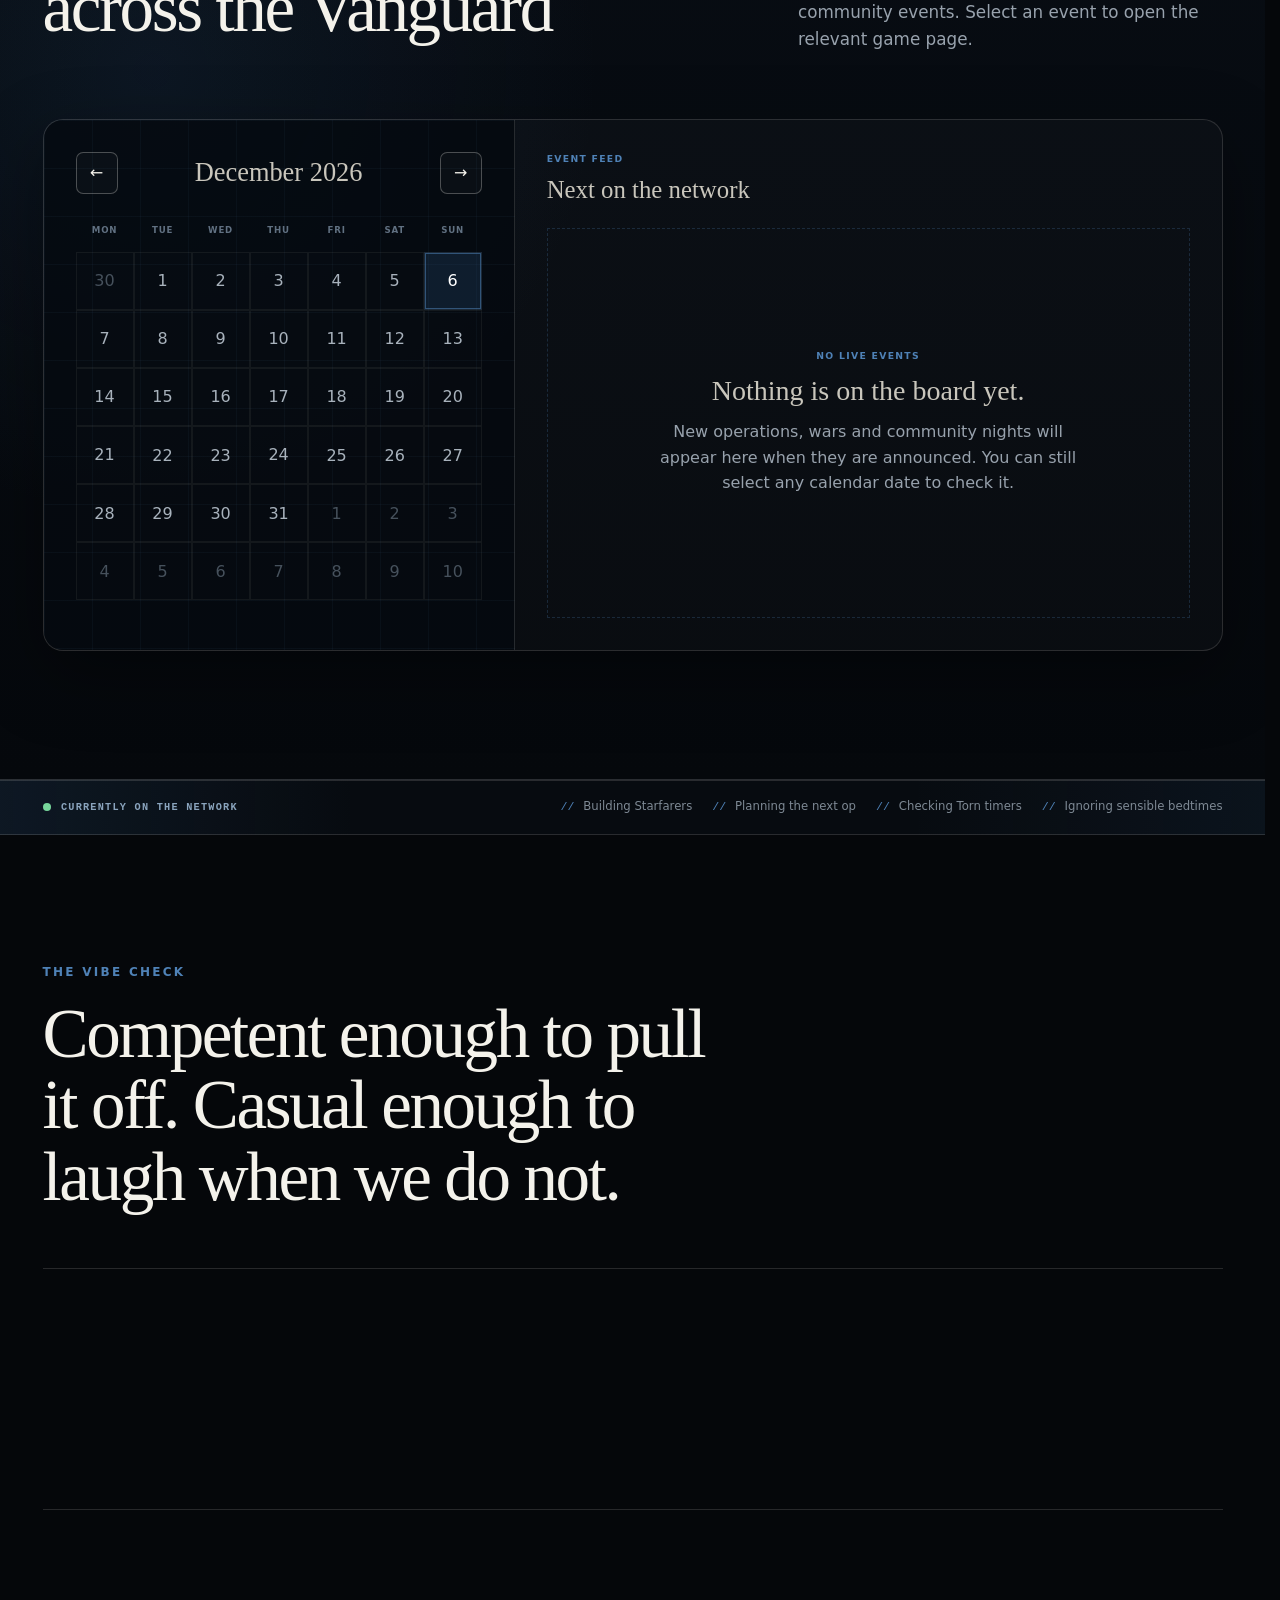
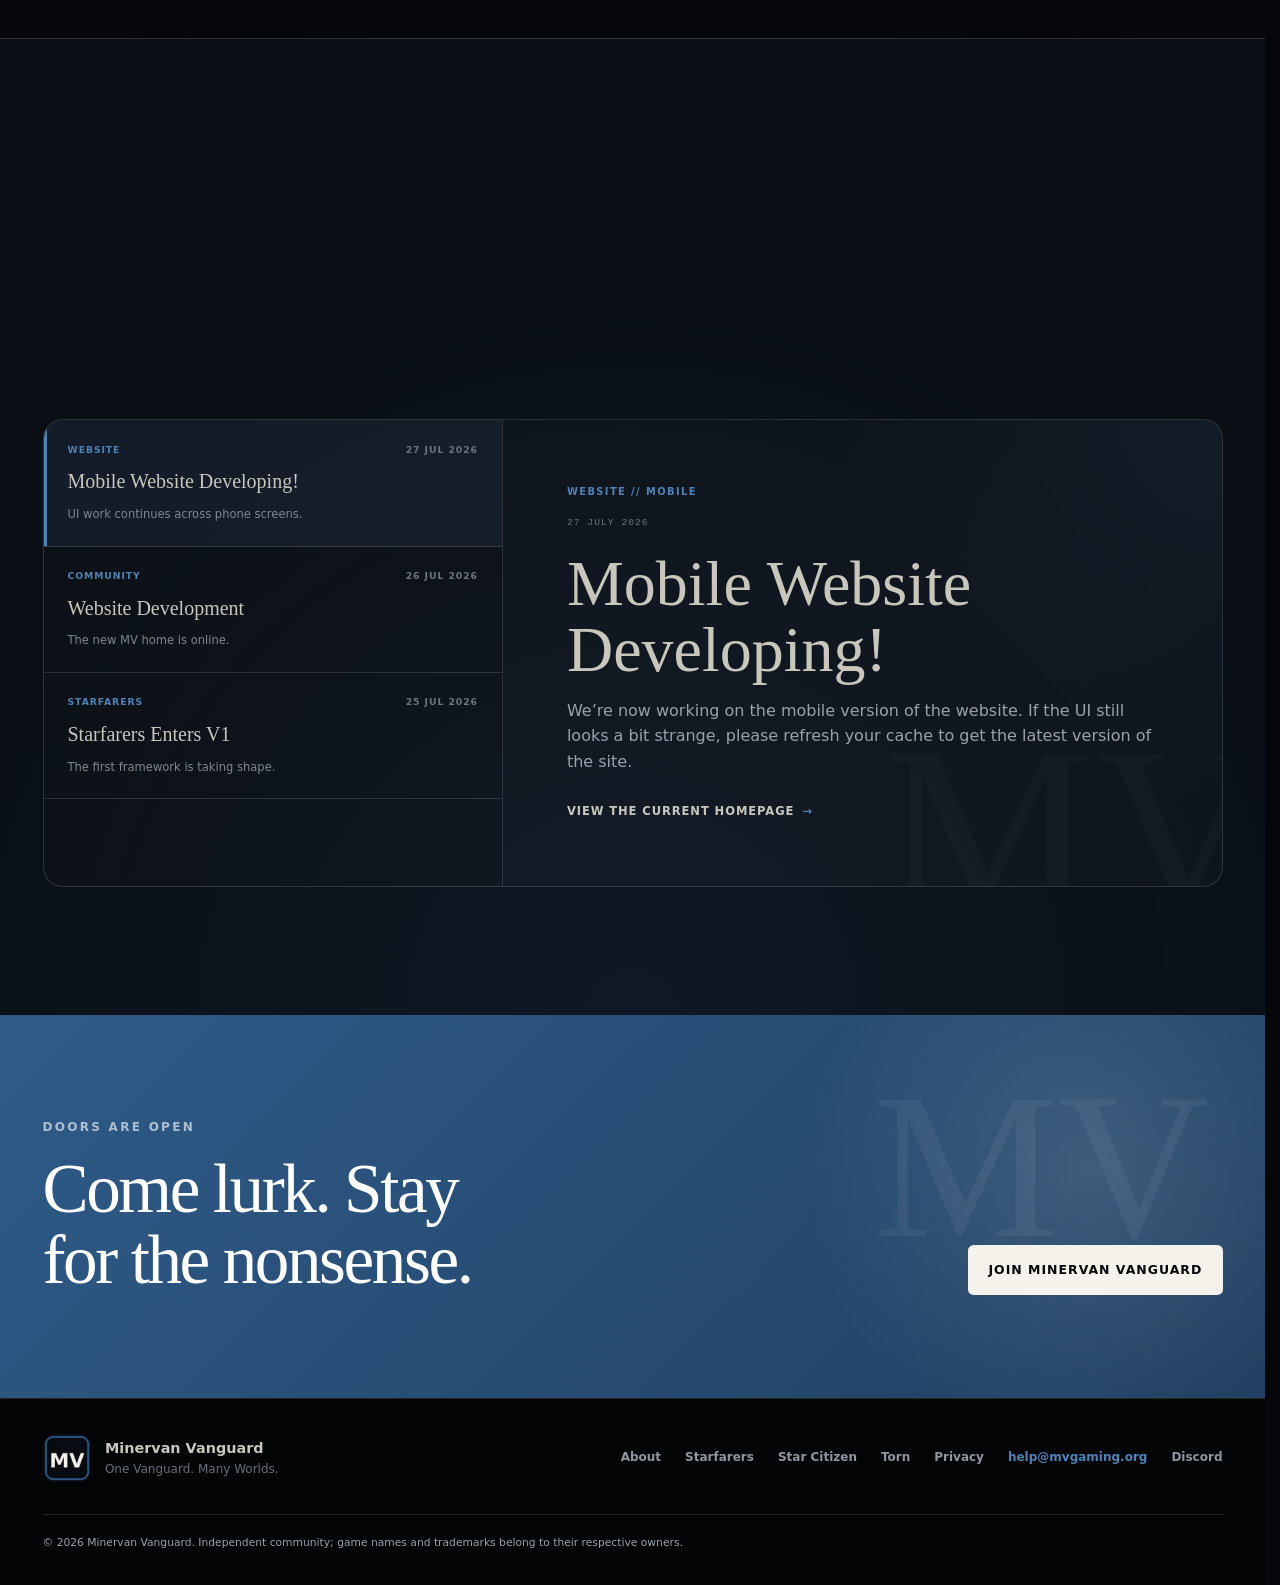
==== commit 5d7bac1c: "Add files via upload patch for multiday events" ====
--- a/index.html
+++ b/index.html
@@ -12,8 +12,8 @@
   <meta property="og:title" content="Minervan Vanguard | One Vanguard. Many Worlds.">
   <meta property="og:description" content="Gaming community, MMO guild and home of Starfarers.">
   <meta property="og:url" content="https://mvgaming.org/">
-  <meta property="og:image" content="https://mvgaming.org/assets/social/homepage-social-v2.jpg">
-  <meta property="og:image:secure_url" content="https://mvgaming.org/assets/social/homepage-social-v2.jpg">
+  <meta property="og:image" content="https://mvgaming.org/assets/social/homepage-social-v3.jpg?v=3">
+  <meta property="og:image:secure_url" content="https://mvgaming.org/assets/social/homepage-social-v3.jpg?v=3">
   <meta property="og:image:type" content="image/jpeg">
   <meta property="og:image:width" content="1200">
   <meta property="og:image:height" content="630">
@@ -21,18 +21,18 @@
   <meta name="twitter:card" content="summary_large_image">
   <meta name="twitter:title" content="Minervan Vanguard | One Vanguard. Many Worlds.">
   <meta name="twitter:description" content="Gaming community, MMO guild and home of Starfarers.">
-  <meta name="twitter:image" content="https://mvgaming.org/assets/social/homepage-social-v2.jpg">
+  <meta name="twitter:image" content="https://mvgaming.org/assets/social/homepage-social-v3.jpg?v=3">
   <meta name="twitter:image:alt" content="Minervan Vanguard crest beside the words One Vanguard, Many Worlds."><link rel="canonical" href="https://mvgaming.org/">
   <link rel="icon" type="image/png" href="./assets/favicon.png">
-  <link rel="stylesheet" href="./styles.css?v=7"><link rel="stylesheet" href="./mobile-fix.css?v=3"><link rel="stylesheet" href="./ticker-fix.css?v=1"><link rel="stylesheet" href="./navigation-fix.css?v=2"><link rel="stylesheet" href="./cls-fix.css?v=2"><link rel="stylesheet" href="./site-extras.css?v=2">
+  <link rel="stylesheet" href="./styles.css?v=7"><link rel="stylesheet" href="./mobile-fix.css?v=3"><link rel="stylesheet" href="./ticker-fix.css?v=1"><link rel="stylesheet" href="./navigation-fix.css?v=2"><link rel="stylesheet" href="./cls-fix.css?v=2"><link rel="stylesheet" href="./site-extras.css?v=3">
   <script src="./site-config.js" defer></script><script src="./script.js?v=7" defer></script>
   <script>
     if (window.location.pathname.endsWith("/index.html")) {
       window.history.replaceState(null, "", "/" + window.location.search + window.location.hash);
     }
   </script>
-  <script src="./events-data.js?v=1" defer></script>
-  <script src="./events-widget.js?v=2" defer></script>
+  <script src="./events-data.js?v=2" defer></script>
+  <script src="./events-widget.js?v=3" defer></script>
 </head>
 <body>
   <a class="skip-link" href="#main-content">Skip to content</a>
--- a/site-extras.css
+++ b/site-extras.css
@@ -169,3 +169,14 @@
     font-size: .43rem;
   }
 }
+
+
+/* Multi-day event date ranges */
+.event-date-block.is-multiday strong {
+  font-size: 1.18rem;
+  letter-spacing: -0.04em;
+}
+
+.event-copy > span {
+  line-height: 1.45;
+}
